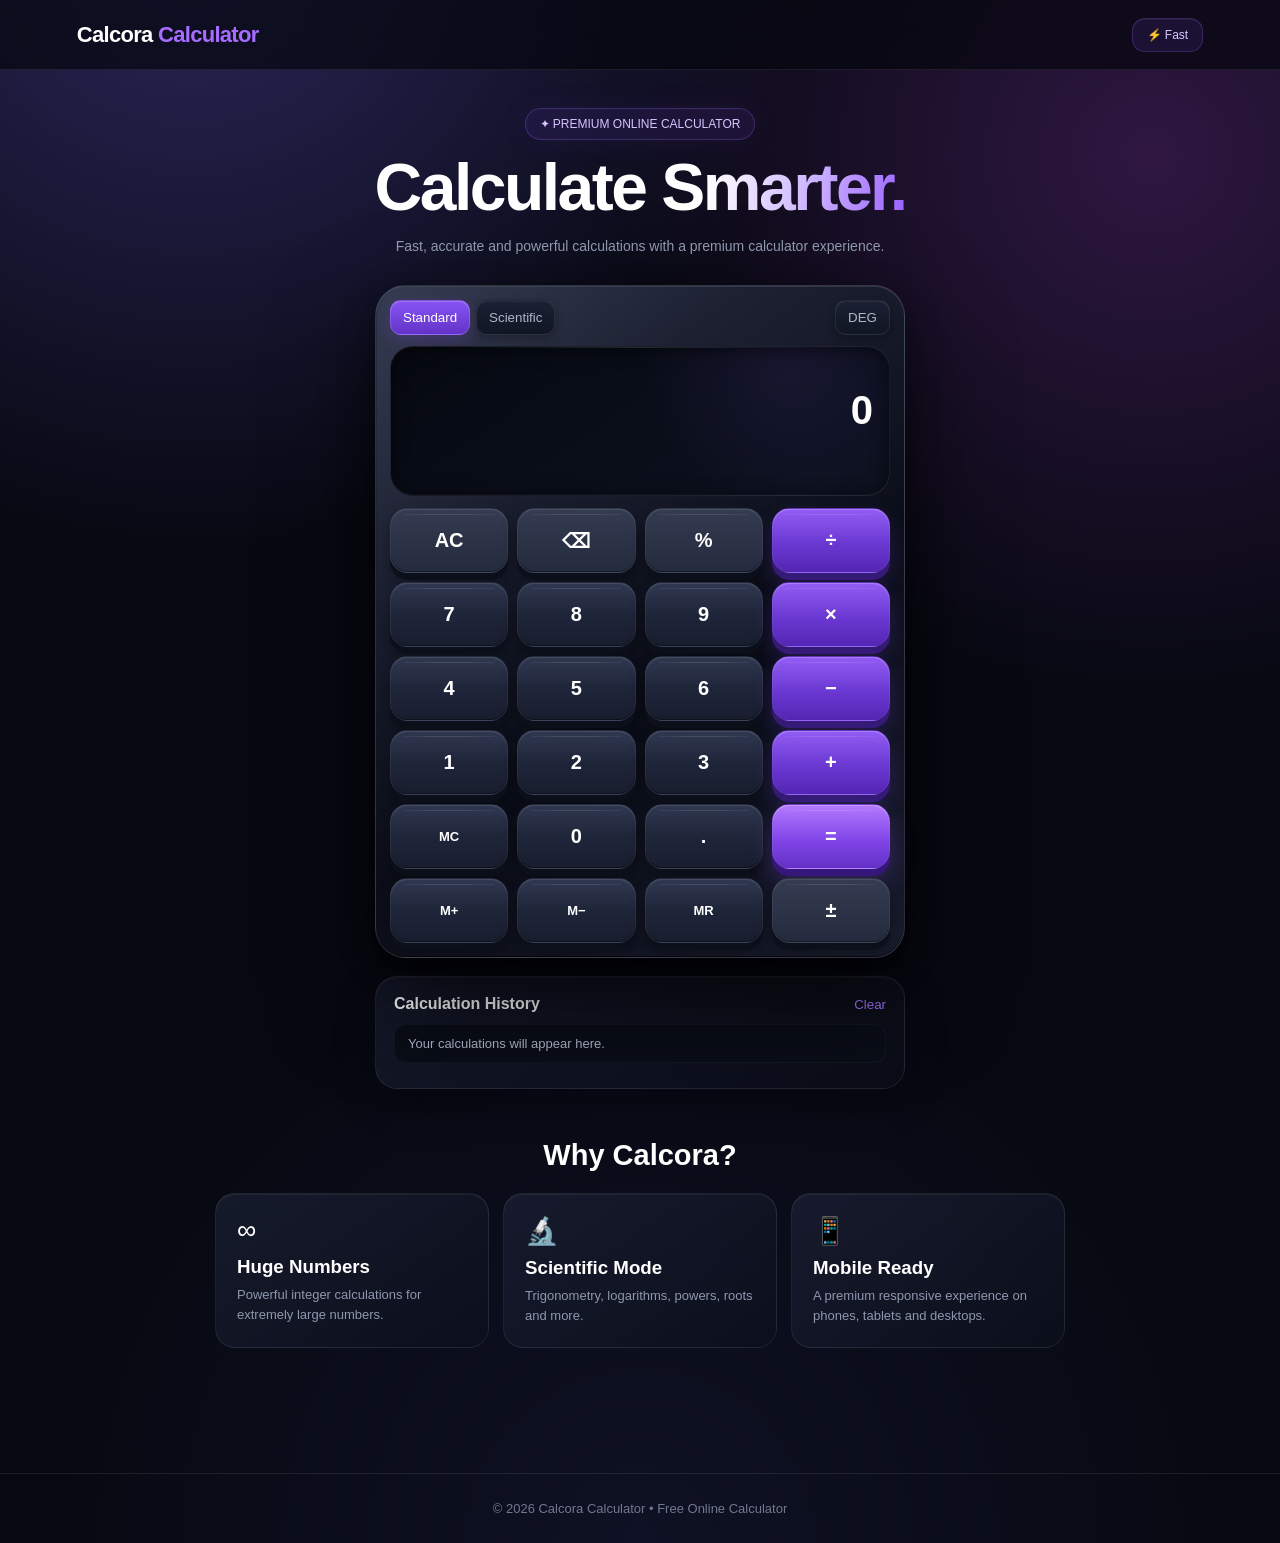
==== index.html @ febcaa27 "Update index.html" ====
<!DOCTYPE html>
<html lang="en">
<head>
<meta charset="UTF-8">
<meta name="viewport" content="width=device-width,initial-scale=1.0">

<title>Calcora Calculator – Free Online Calculator</title>
<meta name="description" content="Calcora is a fast, powerful and beautiful free online calculator.">

<style>
*{
  box-sizing:border-box;
  margin:0;
  padding:0;
  -webkit-tap-highlight-color:transparent;
}

:root{
  --bg:#070912;
  --panel:#151a2a;
  --panel2:#0c101c;
  --key:#20263a;
  --key-top:#303850;
  --purple:#7c48ef;
  --purple2:#a66cff;
  --text:#ffffff;
  --muted:#8d96ad;
}

body{
  min-height:100vh;
  color:var(--text);
  font-family:Inter,Arial,Helvetica,sans-serif;
  background:
    radial-gradient(circle at 15% -5%,rgba(93,79,190,.42),transparent 32%),
    radial-gradient(circle at 90% 10%,rgba(139,55,175,.30),transparent 30%),
    radial-gradient(circle at 50% 100%,rgba(60,65,140,.15),transparent 35%),
    #070912;
}

/* HEADER */

header{
  height:70px;
  padding:0 6%;
  display:flex;
  align-items:center;
  justify-content:space-between;
  border-bottom:1px solid rgba(255,255,255,.08);
  background:rgba(5,7,14,.68);
  backdrop-filter:blur(22px);
  position:relative;
  z-index:10;
}

.logo{
  font-size:22px;
  font-weight:850;
  letter-spacing:-.7px;
}

.logo span{
  color:#a66cff;
}

.status{
  padding:9px 14px;
  border-radius:13px;
  color:#d7c9ff;
  font-size:12px;
  background:rgba(124,72,239,.12);
  border:1px solid rgba(166,108,255,.22);
  box-shadow:inset 0 1px rgba(255,255,255,.06);
}

/* MAIN */

main{
  max-width:950px;
  margin:auto;
  padding:38px 12px 70px;
}

.hero{
  text-align:center;
  margin-bottom:28px;
}

.badge{
  display:inline-flex;
  align-items:center;
  gap:6px;
  padding:8px 14px;
  border-radius:999px;
  color:#d5c5ff;
  font-size:12px;
  background:rgba(124,72,239,.10);
  border:1px solid rgba(166,108,255,.25);
  box-shadow:0 0 30px rgba(124,72,239,.08);
}

.hero h1{
  margin-top:15px;
  font-size:clamp(40px,8vw,66px);
  line-height:.98;
  letter-spacing:-2.5px;
}

.gradient{
  background:linear-gradient(
    100deg,
    #fff 20%,
    #d4c0ff 55%,
    #9a62ff
  );
  -webkit-background-clip:text;
  background-clip:text;
  color:transparent;
}

.hero p{
  max-width:570px;
  margin:15px auto 0;
  color:#949db3;
  line-height:1.6;
  font-size:14px;
}

/* CALCULATOR */

.calculator-wrap{
  max-width:530px;
  margin:auto;
}

.calculator{
  position:relative;
  padding:14px;
  border-radius:31px;

  background:
    linear-gradient(
      145deg,
      rgba(43,49,72,.98),
      rgba(11,14,25,.99) 58%,
      rgba(25,29,46,.98)
    );

  border:1px solid rgba(255,255,255,.13);

  box-shadow:
    0 40px 100px rgba(0,0,0,.65),
    0 12px 35px rgba(0,0,0,.4),
    inset 0 1px rgba(255,255,255,.10),
    inset 0 -1px rgba(0,0,0,.7);
}

.calculator::before{
  content:"";
  position:absolute;
  inset:1px;
  border-radius:30px;
  pointer-events:none;
  background:
    linear-gradient(
      135deg,
      rgba(255,255,255,.06),
      transparent 30%
    );
}

/* TOP */

.top{
  position:relative;
  display:flex;
  align-items:center;
  justify-content:space-between;
  margin-bottom:11px;
}

.modes{
  display:flex;
  gap:6px;
}

.modes button,
.angle{
  border:1px solid rgba(255,255,255,.08);
  color:#aeb6ca;
  background:
    linear-gradient(
      180deg,
      #1b2133,
      #111624
    );
  padding:9px 12px;
  border-radius:11px;
  cursor:pointer;
  box-shadow:
    inset 0 1px rgba(255,255,255,.06),
    0 3px 8px rgba(0,0,0,.25);
}

.modes button:active,
.angle:active{
  transform:translateY(1px);
}

.modes .active{
  color:#fff;
  background:
    linear-gradient(
      180deg,
      #8754f4,
      #6333c8
    );
  border-color:rgba(205,181,255,.25);
  box-shadow:
    0 5px 16px rgba(124,72,239,.25),
    inset 0 1px rgba(255,255,255,.18);
}

/* DISPLAY */

.display{
  position:relative;
  min-height:150px;
  padding:17px 17px 14px;
  margin-bottom:12px;
  border-radius:23px;
  overflow:hidden;

  background:
    radial-gradient(
      circle at 80% 10%,
      rgba(117,79,210,.12),
      transparent 35%
    ),
    linear-gradient(
      145deg,
      #060911,
      #0d1220
    );

  border:1px solid rgba(255,255,255,.07);

  box-shadow:
    inset 0 2px 18px rgba(0,0,0,.55),
    inset 0 -1px rgba(255,255,255,.03);
}

.display::after{
  content:"";
  position:absolute;
  left:15%;
  right:15%;
  top:0;
  height:1px;
  background:linear-gradient(
    90deg,
    transparent,
    rgba(255,255,255,.13),
    transparent
  );
}

.expression{
  min-height:24px;
  color:#717b94;
  font-size:14px;
  text-align:right;
  white-space:nowrap;
  overflow-x:auto;
  scrollbar-width:none;
}

.expression::-webkit-scrollbar{
  display:none;
}

#display{
  width:100%;
  border:0;
  outline:0;
  background:transparent;
  color:#fff;
  text-align:right;
  font-size:40px;
  font-weight:750;
  letter-spacing:-1px;
  overflow:hidden;
  text-overflow:clip;
}

/* SCIENTIFIC */

.scientific{
  display:none;
  grid-template-columns:repeat(5,1fr);
  gap:7px;
  margin-bottom:9px;
}

.scientific.show{
  display:grid;
}

.scientific button{
  height:43px;
  border:1px solid rgba(255,255,255,.06);
  border-radius:12px;
  color:#cdd4e5;
  background:
    linear-gradient(
      180deg,
      #20263a,
      #171c2d
    );
  cursor:pointer;
  box-shadow:
    inset 0 1px rgba(255,255,255,.06),
    0 3px 7px rgba(0,0,0,.25);
}

.scientific button:active{
  transform:translateY(3px) scale(.97);
  box-shadow:
    inset 0 2px 5px rgba(0,0,0,.4);
}

/* BUTTON GRID */

.keys{
  display:grid;
  grid-template-columns:repeat(4,1fr);
  gap:9px;
}

/* PREMIUM 3D BUTTON */

.key{
  position:relative;
  height:65px;

  border:1px solid rgba(255,255,255,.055);
  border-radius:18px;

  color:#fff;
  font-size:20px;
  font-weight:600;

  background:
    linear-gradient(
      180deg,
      var(--key-top) 0%,
      var(--key) 48%,
      #181d2e 100%
    );

  cursor:pointer;

  box-shadow:
    0 7px 0 #0c101b,
    0 10px 17px rgba(0,0,0,.35),
    inset 0 1px rgba(255,255,255,.10),
    inset 0 -1px rgba(0,0,0,.4);

  transition:
    transform .075s ease,
    box-shadow .075s ease,
    filter .075s ease;
}

/* Highlight on button */

.key::before{
  content:"";
  position:absolute;
  left:10%;
  right:10%;
  top:5px;
  height:1px;
  border-radius:50%;
  background:rgba(255,255,255,.12);
}

/* REAL PRESS EFFECT */

.key:hover{
  filter:brightness(1.12);
}

.key:active{
  transform:
    translateY(6px)
    scale(.975);

  box-shadow:
    0 1px 0 #0c101b,
    0 3px 7px rgba(0,0,0,.35),
    inset 0 3px 7px rgba(0,0,0,.28),
    inset 0 1px rgba(255,255,255,.05);

  filter:brightness(1.2);
}

/* FUNCTION BUTTONS */

.function{
  background:
    linear-gradient(
      180deg,
      #353b50,
      #252b3e
    );
}

/* OPERATORS */

.operator{
  background:
    linear-gradient(
      180deg,
      #925df4,
      #6a38d2 55%,
      #5426b3
    );

  box-shadow:
    0 7px 0 #351b76,
    0 10px 20px rgba(103,54,207,.28),
    inset 0 1px rgba(255,255,255,.20);
}

.operator:active{
  box-shadow:
    0 1px 0 #351b76,
    0 3px 8px rgba(103,54,207,.25),
    inset 0 3px 8px rgba(0,0,0,.2);
}

/* EQUALS */

.equals{
  background:
    linear-gradient(
      180deg,
      #b47aff,
      #8146e8 55%,
      #6330c6
    );

  box-shadow:
    0 7px 0 #36187c,
    0 12px 25px rgba(132,70,232,.32),
    inset 0 1px rgba(255,255,255,.24);
}

.equals:active{
  box-shadow:
    0 1px 0 #36187c,
    0 4px 9px rgba(132,70,232,.25),
    inset 0 3px 8px rgba(0,0,0,.25);
}

.memory{
  font-size:13px;
}

/* HISTORY */

.history{
  margin-top:18px;
  padding:18px;
  border-radius:22px;

  background:
    linear-gradient(
      145deg,
      rgba(22,27,45,.86),
      rgba(10,13,23,.86)
    );

  border:1px solid rgba(255,255,255,.08);

  box-shadow:
    0 15px 40px rgba(0,0,0,.25),
    inset 0 1px rgba(255,255,255,.05);
}

.history-head{
  display:flex;
  justify-content:space-between;
  align-items:center;
  margin-bottom:11px;
}

.history-head button{
  border:0;
  background:none;
  color:#a477ff;
  cursor:pointer;
}

.history-list{
  max-height:190px;
  overflow:auto;
}

.history-item{
  padding:11px 13px;
  margin-bottom:7px;
  border-radius:12px;
  background:#090d17;
  border:1px solid rgba(255,255,255,.04);
  color:#adb5c8;
  font-size:13px;
  word-break:break-all;
}

/* FEATURES */

.features{
  max-width:850px;
  margin:50px auto 0;
}

.features h2{
  text-align:center;
  margin-bottom:21px;
  font-size:29px;
}

.cards{
  display:grid;
  grid-template-columns:repeat(3,1fr);
  gap:14px;
}

.card{
  padding:21px;
  border-radius:20px;

  background:
    linear-gradient(
      145deg,
      rgba(26,31,51,.78),
      rgba(12,16,28,.78)
    );

  border:1px solid rgba(255,255,255,.07);

  box-shadow:
    inset 0 1px rgba(255,255,255,.05);
}

.card-icon{
  font-size:27px;
  margin-bottom:10px;
}

.card h3{
  margin-bottom:7px;
}

.card p{
  color:#8e97ad;
  font-size:13px;
  line-height:1.55;
}

/* FOOTER */

footer{
  margin-top:55px;
  padding:27px 15px;
  text-align:center;
  border-top:1px solid rgba(255,255,255,.08);
  color:#70798f;
  font-size:13px;
}

/* MOBILE */

@media(max-width:600px){

  header{
    padding:0 14px;
  }

  .logo{
    font-size:19px;
  }

  main{
    padding:27px 8px 55px;
  }

  .hero h1{
    font-size:43px;
    letter-spacing:-1.8px;
  }

  .calculator{
    padding:10px;
    border-radius:27px;
  }

  .display{
    min-height:130px;
    border-radius:21px;
  }

  #display{
    font-size:33px;
  }

  .key{
    height:61px;
    border-radius:16px;
  }

  .scientific{
    gap:5px;
  }

  .scientific button{
    height:41px;
    font-size:11px;
  }

  .cards{
    grid-template-columns:1fr;
  }
}
</style>
</head>

<body>

<header>

  <div class="logo">
    Calcora <span>Calculator</span>
  </div>

  <div class="status">
    ⚡ Fast
  </div>

</header>


<main>

<section class="hero">

  <div class="badge">
    ✦ PREMIUM ONLINE CALCULATOR
  </div>

  <h1>
    Calculate <span class="gradient">Smarter.</span>
  </h1>

  <p>
    Fast, accurate and powerful calculations
    with a premium calculator experience.
  </p>

</section>


<div class="calculator-wrap">

<div class="calculator">

<div class="top">

  <div class="modes">

    <button
      id="standardBtn"
      class="active"
      onclick="setMode('standard')">
      Standard
    </button>

    <button
      id="scientificBtn"
      onclick="setMode('scientific')">
      Scientific
    </button>

  </div>

  <button
    class="angle"
    id="angleBtn"
    onclick="toggleAngle()">
    DEG
  </button>

</div>


<div class="display">

  <div
    class="expression"
    id="expression">
  </div>

  <input
    id="display"
    value="0"
    readonly>

</div>


<div
  class="scientific"
  id="scientific">

  <button onclick="special('sin')">sin</button>
  <button onclick="special('cos')">cos</button>
  <button onclick="special('tan')">tan</button>
  <button onclick="special('log')">log</button>
  <button onclick="special('ln')">ln</button>

  <button onclick="special('sqrt')">√</button>
  <button onclick="special('square')">x²</button>
  <button onclick="special('cube')">x³</button>
  <button onclick="special('pi')">π</button>
  <button onclick="special('e')">e</button>

  <button onclick="special('inverse')">1/x</button>
  <button onclick="special('factorial')">x!</button>
  <button onclick="press('**')">xʸ</button>
  <button onclick="press('(')">(</button>
  <button onclick="press(')')">)</button>

</div>


<div class="keys">

<button
  class="key function"
  onclick="clearAll()">
  AC
</button>

<button
  class="key function"
  onclick="backspace()">
  ⌫
</button>

<button
  class="key function"
  onclick="percent()">
  %
</button>

<button
  class="key operator"
  onclick="press('/')">
  ÷
</button>


<button
  class="key"
  onclick="press('7')">
  7
</button>

<button
  class="key"
  onclick="press('8')">
  8
</button>

<button
  class="key"
  onclick="press('9')">
  9
</button>

<button
  class="key operator"
  onclick="press('*')">
  ×
</button>


<button
  class="key"
  onclick="press('4')">
  4
</button>

<button
  class="key"
  onclick="press('5')">
  5
</button>

<button
  class="key"
  onclick="press('6')">
  6
</button>

<button
  class="key operator"
  onclick="press('-')">
  −
</button>


<button
  class="key"
  onclick="press('1')">
  1
</button>

<button
  class="key"
  onclick="press('2')">
  2
</button>

<button
  class="key"
  onclick="press('3')">
  3
</button>

<button
  class="key operator"
  onclick="press('+')">
  +
</button>


<button
  class="key memory"
  onclick="memoryClear()">
  MC
</button>

<button
  class="key"
  onclick="press('0')">
  0
</button>

<button
  class="key"
  onclick="press('.')">
  .
</button>

<button
  class="key equals"
  onclick="calculate()">
  =
</button>


<button
  class="key memory"
  onclick="memoryAdd()">
  M+
</button>

<button
  class="key memory"
  onclick="memorySubtract()">
  M−
</button>

<button
  class="key memory"
  onclick="memoryRecall()">
  MR
</button>

<button
  class="key function"
  onclick="toggleSign()">
  ±
</button>

</div>

</div>


<div class="history">

  <div class="history-head">

    <strong>
      Calculation History
    </strong>

    <button onclick="clearHistory()">
      Clear
    </button>

  </div>

  <div
    class="history-list"
    id="historyList">

    <div class="history-item">
      Your calculations will appear here.
    </div>

  </div>

</div>

</div>


<section class="features">

<h2>
  Why Calcora?
</h2>

<div class="cards">

<div class="card">

  <div class="card-icon">
    ∞
  </div>

  <h3>
    Huge Numbers
  </h3>

  <p>
    Powerful integer calculations for
    extremely large numbers.
  </p>

</div>


<div class="card">

  <div class="card-icon">
    🔬
  </div>

  <h3>
    Scientific Mode
  </h3>

  <p>
    Trigonometry, logarithms, powers,
    roots and more.
  </p>

</div>


<div class="card">

  <div class="card-icon">
    📱
  </div>

  <h3>
    Mobile Ready
  </h3>

  <p>
    A premium responsive experience
    on phones, tablets and desktops.
  </p>

</div>

</div>

</section>

</main>


<footer>
  © 2026 Calcora Calculator • Free Online Calculator
</footer>


<script>

/* =========================
   VARIABLES
========================= */

let current = "";
let memory = 0;
let angleMode = "DEG";

const display =
document.getElementById("display");

const expression =
document.getElementById("expression");

const historyList =
document.getElementById("historyList");


/* =========================
   BUTTON SOUND
========================= */

let audioContext = null;

function buttonSound(){

  try{

    if(!audioContext){

      audioContext =
      new (window.AudioContext ||
      window.webkitAudioContext)();

    }

    if(audioContext.state === "suspended"){
      audioContext.resume();
    }

    const oscillator =
    audioContext.createOscillator();

    const gain =
    audioContext.createGain();

    oscillator.type = "sine";

    oscillator.frequency.setValueAtTime(
      680,
      audioContext.currentTime
    );

    oscillator.frequency.exponentialRampToValueAtTime(
      420,
      audioContext.currentTime + .035
    );

    gain.gain.setValueAtTime(
      .045,
      audioContext.currentTime
    );

    gain.gain.exponentialRampToValueAtTime(
      .001,
      audioContext.currentTime + .05
    );

    oscillator.connect(gain);
    gain.connect(audioContext.destination);

    oscillator.start();

    oscillator.stop(
      audioContext.currentTime + .055
    );

  }catch(e){}

}


/* =========================
   DISPLAY
========================= */

function update(){

  display.value =
  current || "0";

}


/* =========================
   VISIBLE SYMBOL
========================= */

function visibleExpression(value){

  return String(value)
    .replace(/\*/g,"×")
    .replace(/\//g,"÷");

}


/* =========================
   CLEAN END OPERATORS
========================= */

function cleanExpression(value){

  return value
    .trim()
    .replace(/[+\-*/]+$/,"");

}


/* =========================
   PRESS
========================= */

function press(value){

  buttonSound();

  if(current === "Error"){
    current = "";
  }

  current += value;

  update();

}


/* =========================
   CLEAR
========================= */

function clearAll(){

  buttonSound();

  current = "";
  expression.textContent = "";

  update();

}


/* =========================
   BACKSPACE
========================= */

function backspace(){

  buttonSound();

  if(current === "Error"){
    current = "";
  }else{
    current =
    current.slice(0,-1);
  }

  update();

}


/* =========================
   PERCENT
========================= */

function percent(){

  buttonSound();

  if(!current) return;

  try{

    const value =
    Number(current);

    if(!Number.isFinite(value)){
      throw new Error();
    }

    current =
    String(value / 100);

    update();

  }catch{

    current = "Error";
    update();

  }

}


/* =========================
   BIG INTEGER
========================= */

function isIntegerExpression(value){

  return /^[0-9+\-*()\s]+$/.test(value)
    &&
    !value.includes("/")
    &&
    !value.includes(".")
    &&
    !value.includes("**");

}


function bigIntegerCalculate(value){

  const tokens =
  value.match(/\d+|[()+\-*]/g);

  if(!tokens){
    throw new Error();
  }

  let position = 0;


  function parseExpression(){

    let result =
    parseTerm();

    while(
      position < tokens.length &&
      (
        tokens[position] === "+" ||
        tokens[position] === "-"
      )
    ){

      const operator =
      tokens[position++];

      const right =
      parseTerm();

      if(operator === "+"){
        result += right;
      }else{
        result -= right;
      }

    }

    return result;

  }


  function parseTerm(){

    let result =
    parseFactor();

    while(
      position < tokens.length &&
      tokens[position] === "*"
    ){

      position++;

      result *=
      parseFactor();

    }

    return result;

  }


  function parseFactor(){

    if(position >= tokens.length){
      throw new Error();
    }

    const token =
    tokens[position];


    if(token === "("){

      position++;

      const result =
      parseExpression();

      if(tokens[position] !== ")"){
        throw new Error();
      }

      position++;

      return result;

    }


    if(token === "-"){

      position++;

      return -parseFactor();

    }


    if(/^\d+$/.test(token)){

      position++;

      return BigInt(token);

    }

    throw new Error();

  }


  const result =
  parseExpression();


  if(position !== tokens.length){
    throw new Error();
  }


  return result;

}


/* =========================
   NUMBER FORMAT
========================= */

function formatNumber(value){

  if(!Number.isFinite(value)){
    throw new Error();
  }

  return String(
    Number(value.toPrecision(15))
  );

}


/* =========================
   CALCULATE
========================= */

function calculate(){

  buttonSound();

  if(!current) return;

  try{

    const original =
    current.trim();

    const old =
    cleanExpression(original);


    if(!old){

      current = "";
      update();
      return;

    }


    /* BIG INTEGER MODE */

    if(isIntegerExpression(old)){

      const result =
      bigIntegerCalculate(old);

      current =
      result.toString();

      expression.textContent =
        visibleExpression(original) +
        (original === old
          ? " ="
          : " → " +
            visibleExpression(old) +
            " =");

      update();

      addHistory(
        old,
        current
      );

      return;

    }


    /* NORMAL DECIMAL MODE */

    const safe =
    old.replace(
      /[^0-9+\-*/().]/g,
      ""
    );

    if(!safe){
      throw new Error();
    }


    const result =
    Function(
      '"use strict";ret
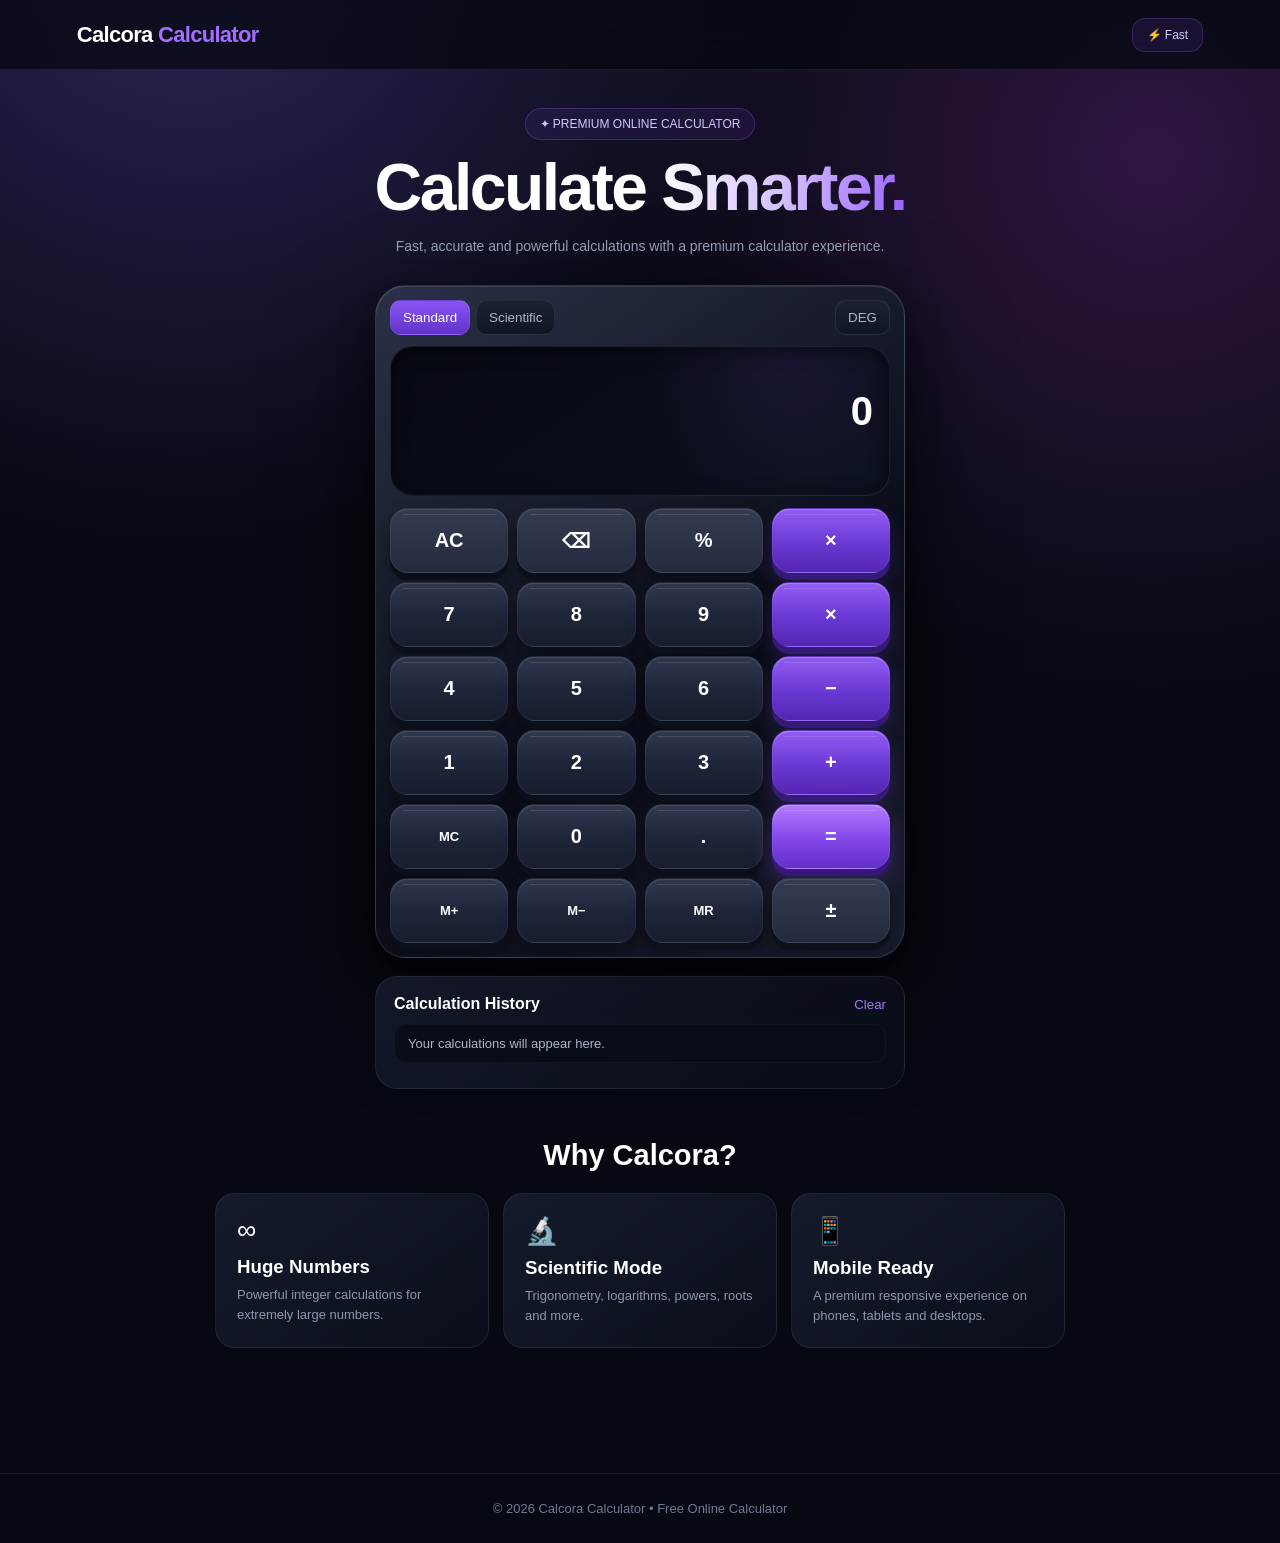
==== commit aa7c637c: "Update index.html" ====
--- a/index.html
+++ b/index.html
@@ -5,7 +5,7 @@
 <meta name="viewport" content="width=device-width,initial-scale=1.0">
 
 <title>Calcora Calculator – Free Online Calculator</title>
-<meta name="description" content="Calcora is a fast, powerful and beautiful free online calculator.">
+<meta name="description" content="Calcora is a fast, powerful and premium free online calculator.">
 
 <style>
 *{
@@ -17,28 +17,21 @@
 
 :root{
   --bg:#070912;
-  --panel:#151a2a;
-  --panel2:#0c101c;
   --key:#20263a;
   --key-top:#303850;
   --purple:#7c48ef;
   --purple2:#a66cff;
-  --text:#ffffff;
-  --muted:#8d96ad;
 }
 
 body{
   min-height:100vh;
-  color:var(--text);
+  color:#fff;
   font-family:Inter,Arial,Helvetica,sans-serif;
   background:
     radial-gradient(circle at 15% -5%,rgba(93,79,190,.42),transparent 32%),
     radial-gradient(circle at 90% 10%,rgba(139,55,175,.30),transparent 30%),
-    radial-gradient(circle at 50% 100%,rgba(60,65,140,.15),transparent 35%),
     #070912;
 }
-
-/* HEADER */
 
 header{
   height:70px;
@@ -47,10 +40,8 @@
   align-items:center;
   justify-content:space-between;
   border-bottom:1px solid rgba(255,255,255,.08);
-  background:rgba(5,7,14,.68);
+  background:rgba(5,7,14,.72);
   backdrop-filter:blur(22px);
-  position:relative;
-  z-index:10;
 }
 
 .logo{
@@ -70,10 +61,7 @@
   font-size:12px;
   background:rgba(124,72,239,.12);
   border:1px solid rgba(166,108,255,.22);
-  box-shadow:inset 0 1px rgba(255,255,255,.06);
-}
-
-/* MAIN */
+}
 
 main{
   max-width:950px;
@@ -88,15 +76,12 @@
 
 .badge{
   display:inline-flex;
-  align-items:center;
-  gap:6px;
   padding:8px 14px;
   border-radius:999px;
   color:#d5c5ff;
   font-size:12px;
   background:rgba(124,72,239,.10);
   border:1px solid rgba(166,108,255,.25);
-  box-shadow:0 0 30px rgba(124,72,239,.08);
 }
 
 .hero h1{
@@ -107,12 +92,7 @@
 }
 
 .gradient{
-  background:linear-gradient(
-    100deg,
-    #fff 20%,
-    #d4c0ff 55%,
-    #9a62ff
-  );
+  background:linear-gradient(100deg,#fff,#d4c0ff,#9a62ff);
   -webkit-background-clip:text;
   background-clip:text;
   color:transparent;
@@ -126,53 +106,27 @@
   font-size:14px;
 }
 
-/* CALCULATOR */
-
 .calculator-wrap{
   max-width:530px;
   margin:auto;
 }
 
 .calculator{
-  position:relative;
   padding:14px;
   border-radius:31px;
-
   background:
-    linear-gradient(
-      145deg,
+    linear-gradient(145deg,
       rgba(43,49,72,.98),
       rgba(11,14,25,.99) 58%,
-      rgba(25,29,46,.98)
-    );
-
+      rgba(25,29,46,.98));
   border:1px solid rgba(255,255,255,.13);
-
   box-shadow:
     0 40px 100px rgba(0,0,0,.65),
     0 12px 35px rgba(0,0,0,.4),
-    inset 0 1px rgba(255,255,255,.10),
-    inset 0 -1px rgba(0,0,0,.7);
-}
-
-.calculator::before{
-  content:"";
-  position:absolute;
-  inset:1px;
-  border-radius:30px;
-  pointer-events:none;
-  background:
-    linear-gradient(
-      135deg,
-      rgba(255,255,255,.06),
-      transparent 30%
-    );
-}
-
-/* TOP */
+    inset 0 1px rgba(255,255,255,.10);
+}
 
 .top{
-  position:relative;
   display:flex;
   align-items:center;
   justify-content:space-between;
@@ -188,85 +142,34 @@
 .angle{
   border:1px solid rgba(255,255,255,.08);
   color:#aeb6ca;
-  background:
-    linear-gradient(
-      180deg,
-      #1b2133,
-      #111624
-    );
+  background:linear-gradient(180deg,#1b2133,#111624);
   padding:9px 12px;
   border-radius:11px;
   cursor:pointer;
-  box-shadow:
-    inset 0 1px rgba(255,255,255,.06),
-    0 3px 8px rgba(0,0,0,.25);
-}
-
-.modes button:active,
-.angle:active{
-  transform:translateY(1px);
 }
 
 .modes .active{
   color:#fff;
-  background:
-    linear-gradient(
-      180deg,
-      #8754f4,
-      #6333c8
-    );
-  border-color:rgba(205,181,255,.25);
-  box-shadow:
-    0 5px 16px rgba(124,72,239,.25),
-    inset 0 1px rgba(255,255,255,.18);
-}
-
-/* DISPLAY */
+  background:linear-gradient(180deg,#8754f4,#6333c8);
+}
 
 .display{
-  position:relative;
   min-height:150px;
-  padding:17px 17px 14px;
+  padding:17px;
   margin-bottom:12px;
   border-radius:23px;
   overflow:hidden;
-
   background:
-    radial-gradient(
-      circle at 80% 10%,
-      rgba(117,79,210,.12),
-      transparent 35%
-    ),
-    linear-gradient(
-      145deg,
-      #060911,
-      #0d1220
-    );
-
+    radial-gradient(circle at 80% 10%,rgba(117,79,210,.12),transparent 35%),
+    linear-gradient(145deg,#060911,#0d1220);
   border:1px solid rgba(255,255,255,.07);
-
   box-shadow:
     inset 0 2px 18px rgba(0,0,0,.55),
     inset 0 -1px rgba(255,255,255,.03);
 }
 
-.display::after{
-  content:"";
-  position:absolute;
-  left:15%;
-  right:15%;
-  top:0;
-  height:1px;
-  background:linear-gradient(
-    90deg,
-    transparent,
-    rgba(255,255,255,.13),
-    transparent
-  );
-}
-
 .expression{
-  min-height:24px;
+  min-height:25px;
   color:#717b94;
   font-size:14px;
   text-align:right;
@@ -289,11 +192,7 @@
   font-size:40px;
   font-weight:750;
   letter-spacing:-1px;
-  overflow:hidden;
-  text-overflow:clip;
-}
-
-/* SCIENTIFIC */
+}
 
 .scientific{
   display:none;
@@ -311,25 +210,9 @@
   border:1px solid rgba(255,255,255,.06);
   border-radius:12px;
   color:#cdd4e5;
-  background:
-    linear-gradient(
-      180deg,
-      #20263a,
-      #171c2d
-    );
+  background:linear-gradient(180deg,#20263a,#171c2d);
   cursor:pointer;
-  box-shadow:
-    inset 0 1px rgba(255,255,255,.06),
-    0 3px 7px rgba(0,0,0,.25);
-}
-
-.scientific button:active{
-  transform:translateY(3px) scale(.97);
-  box-shadow:
-    inset 0 2px 5px rgba(0,0,0,.4);
-}
-
-/* BUTTON GRID */
+}
 
 .keys{
   display:grid;
@@ -337,42 +220,27 @@
   gap:9px;
 }
 
-/* PREMIUM 3D BUTTON */
-
 .key{
   position:relative;
   height:65px;
-
   border:1px solid rgba(255,255,255,.055);
   border-radius:18px;
-
   color:#fff;
   font-size:20px;
   font-weight:600;
-
-  background:
-    linear-gradient(
-      180deg,
-      var(--key-top) 0%,
-      var(--key) 48%,
-      #181d2e 100%
-    );
-
+  background:linear-gradient(
+    180deg,
+    var(--key-top),
+    var(--key) 48%,
+    #181d2e
+  );
   cursor:pointer;
-
   box-shadow:
     0 7px 0 #0c101b,
     0 10px 17px rgba(0,0,0,.35),
-    inset 0 1px rgba(255,255,255,.10),
-    inset 0 -1px rgba(0,0,0,.4);
-
-  transition:
-    transform .075s ease,
-    box-shadow .075s ease,
-    filter .075s ease;
-}
-
-/* Highlight on button */
+    inset 0 1px rgba(255,255,255,.10);
+  transition:.075s ease;
+}
 
 .key::before{
   content:"";
@@ -381,52 +249,32 @@
   right:10%;
   top:5px;
   height:1px;
-  border-radius:50%;
   background:rgba(255,255,255,.12);
 }
-
-/* REAL PRESS EFFECT */
 
 .key:hover{
   filter:brightness(1.12);
 }
 
 .key:active{
-  transform:
-    translateY(6px)
-    scale(.975);
-
+  transform:translateY(6px) scale(.975);
   box-shadow:
     0 1px 0 #0c101b,
     0 3px 7px rgba(0,0,0,.35),
-    inset 0 3px 7px rgba(0,0,0,.28),
-    inset 0 1px rgba(255,255,255,.05);
-
-  filter:brightness(1.2);
-}
-
-/* FUNCTION BUTTONS */
+    inset 0 3px 7px rgba(0,0,0,.28);
+}
 
 .function{
-  background:
-    linear-gradient(
-      180deg,
-      #353b50,
-      #252b3e
-    );
-}
-
-/* OPERATORS */
+  background:linear-gradient(180deg,#353b50,#252b3e);
+}
 
 .operator{
-  background:
-    linear-gradient(
-      180deg,
-      #925df4,
-      #6a38d2 55%,
-      #5426b3
-    );
-
+  background:linear-gradient(
+    180deg,
+    #925df4,
+    #6a38d2 55%,
+    #5426b3
+  );
   box-shadow:
     0 7px 0 #351b76,
     0 10px 20px rgba(103,54,207,.28),
@@ -436,57 +284,36 @@
 .operator:active{
   box-shadow:
     0 1px 0 #351b76,
-    0 3px 8px rgba(103,54,207,.25),
-    inset 0 3px 8px rgba(0,0,0,.2);
-}
-
-/* EQUALS */
+    0 3px 8px rgba(103,54,207,.25);
+}
 
 .equals{
-  background:
-    linear-gradient(
-      180deg,
-      #b47aff,
-      #8146e8 55%,
-      #6330c6
-    );
-
+  background:linear-gradient(
+    180deg,
+    #b47aff,
+    #8146e8 55%,
+    #6330c6
+  );
   box-shadow:
     0 7px 0 #36187c,
     0 12px 25px rgba(132,70,232,.32),
     inset 0 1px rgba(255,255,255,.24);
 }
 
-.equals:active{
-  box-shadow:
-    0 1px 0 #36187c,
-    0 4px 9px rgba(132,70,232,.25),
-    inset 0 3px 8px rgba(0,0,0,.25);
-}
-
 .memory{
   font-size:13px;
 }
-
-/* HISTORY */
 
 .history{
   margin-top:18px;
   padding:18px;
   border-radius:22px;
-
-  background:
-    linear-gradient(
-      145deg,
-      rgba(22,27,45,.86),
-      rgba(10,13,23,.86)
-    );
-
+  background:linear-gradient(
+    145deg,
+    rgba(22,27,45,.86),
+    rgba(10,13,23,.86)
+  );
   border:1px solid rgba(255,255,255,.08);
-
-  box-shadow:
-    0 15px 40px rgba(0,0,0,.25),
-    inset 0 1px rgba(255,255,255,.05);
 }
 
 .history-head{
@@ -519,8 +346,6 @@
   word-break:break-all;
 }
 
-/* FEATURES */
-
 .features{
   max-width:850px;
   margin:50px auto 0;
@@ -541,18 +366,12 @@
 .card{
   padding:21px;
   border-radius:20px;
-
-  background:
-    linear-gradient(
-      145deg,
-      rgba(26,31,51,.78),
-      rgba(12,16,28,.78)
-    );
-
+  background:linear-gradient(
+    145deg,
+    rgba(26,31,51,.78),
+    rgba(12,16,28,.78)
+  );
   border:1px solid rgba(255,255,255,.07);
-
-  box-shadow:
-    inset 0 1px rgba(255,255,255,.05);
 }
 
 .card-icon{
@@ -569,8 +388,6 @@
   font-size:13px;
   line-height:1.55;
 }
-
-/* FOOTER */
 
 footer{
   margin-top:55px;
@@ -581,8 +398,6 @@
   font-size:13px;
 }
 
-/* MOBILE */
-
 @media(max-width:600px){
 
   header{
@@ -599,7 +414,6 @@
 
   .hero h1{
     font-size:43px;
-    letter-spacing:-1.8px;
   }
 
   .calculator{
@@ -609,7 +423,6 @@
 
   .display{
     min-height:130px;
-    border-radius:21px;
   }
 
   #display{
@@ -640,7 +453,6 @@
 <body>
 
 <header>
-
   <div class="logo">
     Calcora <span>Calculator</span>
   </div>
@@ -648,9 +460,7 @@
   <div class="status">
     ⚡ Fast
   </div>
-
 </header>
-
 
 <main>
 
@@ -670,7 +480,6 @@
   </p>
 
 </section>
-
 
 <div class="calculator-wrap">
 
@@ -704,7 +513,6 @@
 
 </div>
 
-
 <div class="display">
 
   <div
@@ -718,7 +526,6 @@
     readonly>
 
 </div>
-
 
 <div
   class="scientific"
@@ -744,251 +551,90 @@
 
 </div>
 
-
 <div class="keys">
 
-<button
-  class="key function"
-  onclick="clearAll()">
-  AC
-</button>
-
-<button
-  class="key function"
-  onclick="backspace()">
-  ⌫
-</button>
-
-<button
-  class="key function"
-  onclick="percent()">
-  %
-</button>
-
-<button
-  class="key operator"
-  onclick="press('/')">
-  ÷
-</button>
-
-
-<button
-  class="key"
-  onclick="press('7')">
-  7
-</button>
-
-<button
-  class="key"
-  onclick="press('8')">
-  8
-</button>
-
-<button
-  class="key"
-  onclick="press('9')">
-  9
-</button>
-
-<button
-  class="key operator"
-  onclick="press('*')">
-  ×
-</button>
-
-
-<button
-  class="key"
-  onclick="press('4')">
-  4
-</button>
-
-<button
-  class="key"
-  onclick="press('5')">
-  5
-</button>
-
-<button
-  class="key"
-  onclick="press('6')">
-  6
-</button>
-
-<button
-  class="key operator"
-  onclick="press('-')">
-  −
-</button>
-
-
-<button
-  class="key"
-  onclick="press('1')">
-  1
-</button>
-
-<button
-  class="key"
-  onclick="press('2')">
-  2
-</button>
-
-<button
-  class="key"
-  onclick="press('3')">
-  3
-</button>
-
-<button
-  class="key operator"
-  onclick="press('+')">
-  +
-</button>
-
-
-<button
-  class="key memory"
-  onclick="memoryClear()">
-  MC
-</button>
-
-<button
-  class="key"
-  onclick="press('0')">
-  0
-</button>
-
-<button
-  class="key"
-  onclick="press('.')">
-  .
-</button>
-
-<button
-  class="key equals"
-  onclick="calculate()">
-  =
-</button>
-
-
-<button
-  class="key memory"
-  onclick="memoryAdd()">
-  M+
-</button>
-
-<button
-  class="key memory"
-  onclick="memorySubtract()">
-  M−
-</button>
-
-<button
-  class="key memory"
-  onclick="memoryRecall()">
-  MR
-</button>
-
-<button
-  class="key function"
-  onclick="toggleSign()">
-  ±
-</button>
+<button class="key function" onclick="clearAll()">AC</button>
+<button class="key function" onclick="backspace()">⌫</button>
+<button class="key function" onclick="percent()">%</button>
+<button class="key operator" onclick="press('*')">×</button>
+
+<button class="key" onclick="press('7')">7</button>
+<button class="key" onclick="press('8')">8</button>
+<button class="key" onclick="press('9')">9</button>
+<button class="key operator" onclick="press('*')">×</button>
+
+<button class="key" onclick="press('4')">4</button>
+<button class="key" onclick="press('5')">5</button>
+<button class="key" onclick="press('6')">6</button>
+<button class="key operator" onclick="press('-')">−</button>
+
+<button class="key" onclick="press('1')">1</button>
+<button class="key" onclick="press('2')">2</button>
+<button class="key" onclick="press('3')">3</button>
+<button class="key operator" onclick="press('+')">+</button>
+
+<button class="key memory" onclick="memoryClear()">MC</button>
+<button class="key" onclick="press('0')">0</button>
+<button class="key" onclick="press('.')">.</button>
+<button class="key equals" onclick="calculate()">=</button>
+
+<button class="key memory" onclick="memoryAdd()">M+</button>
+<button class="key memory" onclick="memorySubtract()">M−</button>
+<button class="key memory" onclick="memoryRecall()">MR</button>
+<button class="key function" onclick="toggleSign()">±</button>
 
 </div>
 
 </div>
 
-
 <div class="history">
 
-  <div class="history-head">
-
-    <strong>
-      Calculation History
-    </strong>
-
-    <button onclick="clearHistory()">
-      Clear
-    </button>
-
-  </div>
-
-  <div
-    class="history-list"
-    id="historyList">
-
-    <div class="history-item">
-      Your calculations will appear here.
-    </div>
-
-  </div>
-
+<div class="history-head">
+<strong>Calculation History</strong>
+<button onclick="clearHistory()">Clear</button>
 </div>
 
+<div class="history-list" id="historyList">
+<div class="history-item">
+Your calculations will appear here.
 </div>
-
+</div>
+
+</div>
+
+</div>
 
 <section class="features">
 
-<h2>
-  Why Calcora?
-</h2>
+<h2>Why Calcora?</h2>
 
 <div class="cards">
 
 <div class="card">
-
-  <div class="card-icon">
-    ∞
-  </div>
-
-  <h3>
-    Huge Numbers
-  </h3>
-
-  <p>
-    Powerful integer calculations for
-    extremely large numbers.
-  </p>
-
+<div class="card-icon">∞</div>
+<h3>Huge Numbers</h3>
+<p>
+Powerful integer calculations for
+extremely large numbers.
+</p>
 </div>
 
-
 <div class="card">
-
-  <div class="card-icon">
-    🔬
-  </div>
-
-  <h3>
-    Scientific Mode
-  </h3>
-
-  <p>
-    Trigonometry, logarithms, powers,
-    roots and more.
-  </p>
-
+<div class="card-icon">🔬</div>
+<h3>Scientific Mode</h3>
+<p>
+Trigonometry, logarithms, powers,
+roots and more.
+</p>
 </div>
 
-
 <div class="card">
-
-  <div class="card-icon">
-    📱
-  </div>
-
-  <h3>
-    Mobile Ready
-  </h3>
-
-  <p>
-    A premium responsive experience
-    on phones, tablets and desktops.
-  </p>
-
+<div class="card-icon">📱</div>
+<h3>Mobile Ready</h3>
+<p>
+A premium responsive experience
+on phones, tablets and desktops.
+</p>
 </div>
 
 </div>
@@ -997,17 +643,11 @@
 
 </main>
 
-
 <footer>
-  © 2026 Calcora Calculator • Free Online Calculator
+© 2026 Calcora Calculator • Free Online Calculator
 </footer>
 
-
 <script>
-
-/* =========================
-   VARIABLES
-========================= */
 
 let current = "";
 let memory = 0;
@@ -1023,87 +663,14 @@
 document.getElementById("historyList");
 
 
-/* =========================
-   BUTTON SOUND
-========================= */
-
-let audioContext = null;
-
-function buttonSound(){
-
-  try{
-
-    if(!audioContext){
-
-      audioContext =
-      new (window.AudioContext ||
-      window.webkitAudioContext)();
-
-    }
-
-    if(audioContext.state === "suspended"){
-      audioContext.resume();
-    }
-
-    const oscillator =
-    audioContext.createOscillator();
-
-    const gain =
-    audioContext.createGain();
-
-    oscillator.type = "sine";
-
-    oscillator.frequency.setValueAtTime(
-      680,
-      audioContext.currentTime
-    );
-
-    oscillator.frequency.exponentialRampToValueAtTime(
-      420,
-      audioContext.currentTime + .035
-    );
-
-    gain.gain.setValueAtTime(
-      .045,
-      audioContext.currentTime
-    );
-
-    gain.gain.exponentialRampToValueAtTime(
-      .001,
-      audioContext.currentTime + .05
-    );
-
-    oscillator.connect(gain);
-    gain.connect(audioContext.destination);
-
-    oscillator.start();
-
-    oscillator.stop(
-      audioContext.currentTime + .055
-    );
-
-  }catch(e){}
-
-}
-
-
-/* =========================
-   DISPLAY
-========================= */
-
-function update(){
-
-  display.value =
-  current || "0";
-
-}
-
-
-/* =========================
-   VISIBLE SYMBOL
-========================= */
-
-function visibleExpression(value){
+/*
+ IMPORTANT:
+ JavaScript uses * internally.
+ The user NEVER sees *.
+ Every * is converted to × before display.
+*/
+
+function visible(value){
 
   return String(value)
     .replace(/\*/g,"×")
@@ -1112,22 +679,83 @@
 }
 
 
-/* =========================
-   CLEAN END OPERATORS
-========================= */
-
-function cleanExpression(value){
-
-  return value
-    .trim()
-    .replace(/[+\-*/]+$/,"");
-
-}
-
-
-/* =========================
-   PRESS
-========================= */
+/* DISPLAY */
+
+function update(){
+
+  display.value =
+    current
+    ? visible(current)
+    : "0";
+
+}
+
+
+/* BUTTON SOUND */
+
+let audioContext = null;
+
+function buttonSound(){
+
+  try{
+
+    if(!audioContext){
+
+      audioContext =
+        new (
+          window.AudioContext ||
+          window.webkitAudioContext
+        )();
+
+    }
+
+    if(audioContext.state === "suspended"){
+      audioContext.resume();
+    }
+
+    const oscillator =
+      audioContext.createOscillator();
+
+    const gain =
+      audioContext.createGain();
+
+    oscillator.type = "sine";
+
+    oscillator.frequency.setValueAtTime(
+      650,
+      audioContext.currentTime
+    );
+
+    oscillator.frequency.exponentialRampToValueAtTime(
+      430,
+      audioContext.currentTime + 0.035
+    );
+
+    gain.gain.setValueAtTime(
+      0.045,
+      audioContext.currentTime
+    );
+
+    gain.gain.exponentialRampToValueAtTime(
+      0.001,
+      audioContext.currentTime + 0.05
+    );
+
+    oscillator.connect(gain);
+    gain.connect(audioContext.destination);
+
+    oscillator.start();
+
+    oscillator.stop(
+      audioContext.currentTime + 0.055
+    );
+
+  }catch(e){}
+
+}
+
+
+/* PRESS */
 
 function press(value){
 
@@ -1137,6 +765,11 @@
     current = "";
   }
 
+  /*
+   Keep * internally.
+   update() automatically displays ×.
+  */
+
   current += value;
 
   update();
@@ -1144,9 +777,7 @@
 }
 
 
-/* =========================
-   CLEAR
-========================= */
+/* CLEAR */
 
 function clearAll(){
 
@@ -1160,9 +791,7 @@
 }
 
 
-/* =========================
-   BACKSPACE
-========================= */
+/* BACKSPACE */
 
 function backspace(){
 
@@ -1172,7 +801,7 @@
     current = "";
   }else{
     current =
-    current.slice(0,-1);
+      current.slice(0,-1);
   }
 
   update();
@@ -1180,9 +809,7 @@
 }
 
 
-/* =========================
-   PERCENT
-========================= */
+/* PERCENT */
 
 function percent(){
 
@@ -1193,14 +820,14 @@
   try{
 
     const value =
-    Number(current);
+      Number(current);
 
     if(!Number.isFinite(value)){
       throw new Error();
     }
 
     current =
-    String(value / 100);
+      String(value / 100);
 
     update();
 
@@ -1214,11 +841,20 @@
 }
 
 
-/* =========================
-   BIG INTEGER
-========================= */
-
-function isIntegerExpression(value){
+/* REMOVE END OPERATORS */
+
+function cleanEnd(value){
+
+  return value
+    .trim()
+    .replace(/[+\-*/]+$/,"");
+
+}
+
+
+/* BIG INTEGER */
+
+function isBigIntegerExpression(value){
 
   return /^[0-9+\-*()\s]+$/.test(value)
     &&
@@ -1231,10 +867,10 @@
 }
 
 
-function bigIntegerCalculate(value){
+function bigCalculate(value){
 
   const tokens =
-  value.match(/\d+|[()+\-*]/g);
+    value.match(/\d+|[()+\-*]/g);
 
   if(!tokens){
     throw new Error();
@@ -1243,10 +879,10 @@
   let position = 0;
 
 
-  function parseExpression(){
+  function expressionParser(){
 
     let result =
-    parseTerm();
+      termParser();
 
     while(
       position < tokens.length &&
@@ -1257,10 +893,10 @@
     ){
 
       const operator =
-      tokens[position++];
+        tokens[position++];
 
       const right =
-      parseTerm();
+        termParser();
 
       if(operator === "+"){
         result += right;
@@ -1275,10 +911,10 @@
   }
 
 
-  function parseTerm(){
+  function termParser(){
 
     let result =
-    parseFactor();
+      factorParser();
 
     while(
       position < tokens.length &&
@@ -1288,7 +924,7 @@
       position++;
 
       result *=
-      parseFactor();
+        factorParser();
 
     }
 
@@ -1297,14 +933,14 @@
   }
 
 
-  function parseFactor(){
+  function factorParser(){
 
     if(position >= tokens.length){
       throw new Error();
     }
 
     const token =
-    tokens[position];
+      tokens[position];
 
 
     if(token === "("){
@@ -1312,7 +948,7 @@
       position++;
 
       const result =
-      parseExpression();
+        expressionParser();
 
       if(tokens[position] !== ")"){
         throw new Error();
@@ -1329,7 +965,7 @@
 
       position++;
 
-      return -parseFactor();
+      return -factorParser();
 
     }
 
@@ -1348,22 +984,18 @@
 
 
   const result =
-  parseExpression();
-
+    expressionParser();
 
   if(position !== tokens.length){
     throw new Error();
   }
 
-
   return result;
 
 }
 
 
-/* =========================
-   NUMBER FORMAT
-========================= */
+/* NORMAL NUMBER FORMAT */
 
 function formatNumber(value){
 
@@ -1378,9 +1010,7 @@
 }
 
 
-/* =========================
-   CALCULATE
-========================= */
+/* CALCULATE */
 
 function calculate(){
 
@@ -1391,38 +1021,36 @@
   try{
 
     const original =
-    current.trim();
+      current.trim();
 
     const old =
-    cleanExpression(original);
+      cleanEnd(original);
 
 
     if(!old){
 
       current = "";
       update();
+
       return;
-
-    }
-
-
-    /* BIG INTEGER MODE */
-
-    if(isIntegerExpression(old)){
+    }
+
+
+    /*
+     BIG INTEGER MODE
+     Allows extremely long integer calculations.
+    */
+
+    if(isBigIntegerExpression(old)){
 
       const result =
-      bigIntegerCalculate(old);
+        bigCalculate(old);
 
       current =
-      result.toString();
+        result.toString();
 
       expression.textContent =
-        visibleExpression(original) +
-        (original === old
-          ? " ="
-          : " → " +
-            visibleExpression(old) +
-            " =");
+        visible(old) + " =";
 
       update();
 
@@ -1436,13 +1064,15 @@
     }
 
 
-    /* NORMAL DECIMAL MODE */
+    /*
+     NORMAL DECIMAL MODE
+    */
 
     const safe =
-    old.replace(
-      /[^0-9+\-*/().]/g,
-      ""
-    );
+      old.replace(
+        /[^0-9+\-*/().]/g,
+        ""
+      );
 
     if(!safe){
       throw new Error();
@@ -1450,5 +1080,302 @@
 
 
     const result =
-    Function(
-      '"use strict";ret+      Function(
+        '"use strict";return (' +
+        safe +
+        ')'
+      )();
+
+
+    if(!Number.isFinite(result)){
+      throw new Error();
+    }
+
+
+    current =
+      formatNumber(result);
+
+    expression.textContent =
+      visible(old) + " =";
+
+    update();
+
+    addHistory(
+      old,
+      current
+    );
+
+
+  }catch{
+
+    current = "Error";
+
+    expression.textContent = "";
+
+    update();
+
+  }
+
+}
+
+
+/* HISTORY */
+
+function addHistory(a,b){
+
+  const first =
+    historyList.querySelector(
+      ".history-item"
+    );
+
+
+  if(
+    first &&
+    first.textContent.includes(
+      "Your calculations"
+    )
+  ){
+
+    historyList.innerHTML = "";
+
+  }
+
+
+  const item =
+    document.createElement("div");
+
+  item.className =
+    "history-item";
+
+  item.textContent =
+    visible(a) +
+    " = " +
+    b;
+
+  historyList.prepend(item);
+
+}
+
+
+function clearHistory(){
+
+  buttonSound();
+
+  historyList.innerHTML =
+    '<div class="history-item">' +
+    'Your calculations will appear here.' +
+    '</div>';
+
+}
+
+
+/* MODE */
+
+function setMode(mode){
+
+  buttonSound();
+
+  const scientific =
+    mode === "scientific";
+
+  document
+    .getElementById("scientific")
+    .classList
+    .toggle("show",scientific);
+
+  document
+    .getElementById("standardBtn")
+    .classList
+    .toggle("active",!scientific);
+
+  document
+    .getElementById("scientificBtn")
+    .classList
+    .toggle("active",scientific);
+
+}
+
+
+/* ANGLE */
+
+function toggleAngle(){
+
+  buttonSound();
+
+  angleMode =
+    angleMode === "DEG"
+      ? "RAD"
+      : "DEG";
+
+  document
+    .getElementById("angleBtn")
+    .textContent =
+    angleMode;
+
+}
+
+
+function radians(x){
+
+  return angleMode === "DEG"
+    ? x * Math.PI / 180
+    : x;
+
+}
+
+
+/* SCIENTIFIC */
+
+function special(type){
+
+  buttonSound();
+
+  try{
+
+    if(type === "pi"){
+
+      current +=
+        String(Math.PI);
+
+      update();
+
+      return;
+    }
+
+
+    if(type === "e"){
+
+      current +=
+        String(Math.E);
+
+      update();
+
+      return;
+    }
+
+
+    const x =
+      Number(current);
+
+    if(!Number.isFinite(x)){
+      throw new Error();
+    }
+
+    let result;
+
+
+    if(type === "sin")
+      result =
+        Math.sin(radians(x));
+
+    if(type === "cos")
+      result =
+        Math.cos(radians(x));
+
+    if(type === "tan")
+      result =
+        Math.tan(radians(x));
+
+    if(type === "log")
+      result =
+        Math.log10(x);
+
+    if(type === "ln")
+      result =
+        Math.log(x);
+
+    if(type === "sqrt")
+      result =
+        Math.sqrt(x);
+
+    if(type === "square")
+      result =
+        x * x;
+
+    if(type === "cube")
+      result =
+        x * x * x;
+
+    if(type === "inverse")
+      result =
+        1 / x;
+
+
+    if(type === "factorial"){
+
+      if(
+        x < 0 ||
+        !Number.isInteger(x) ||
+        x > 170
+      ){
+        throw new Error();
+      }
+
+      result = 1;
+
+      for(
+        let i = 2;
+        i <= x;
+        i++
+      ){
+        result *= i;
+      }
+
+    }
+
+
+    if(!Number.isFinite(result)){
+      throw new Error();
+    }
+
+
+    const old =
+      current;
+
+    current =
+      formatNumber(result);
+
+    expression.textContent =
+      type +
+      "(" +
+      visible(old) +
+      ") =";
+
+    update();
+
+    addHistory(
+      type + "(" + old + ")",
+      current
+    );
+
+
+  }catch{
+
+    current = "Error";
+
+    update();
+
+  }
+
+}
+
+
+/* MEMORY */
+
+function memoryClear(){
+
+  buttonSound();
+
+  memory = 0;
+
+}
+
+
+function memoryAdd(){
+
+  buttonSound();
+
+  const x =
+    Number(current);
+
+  if(Number.isFi
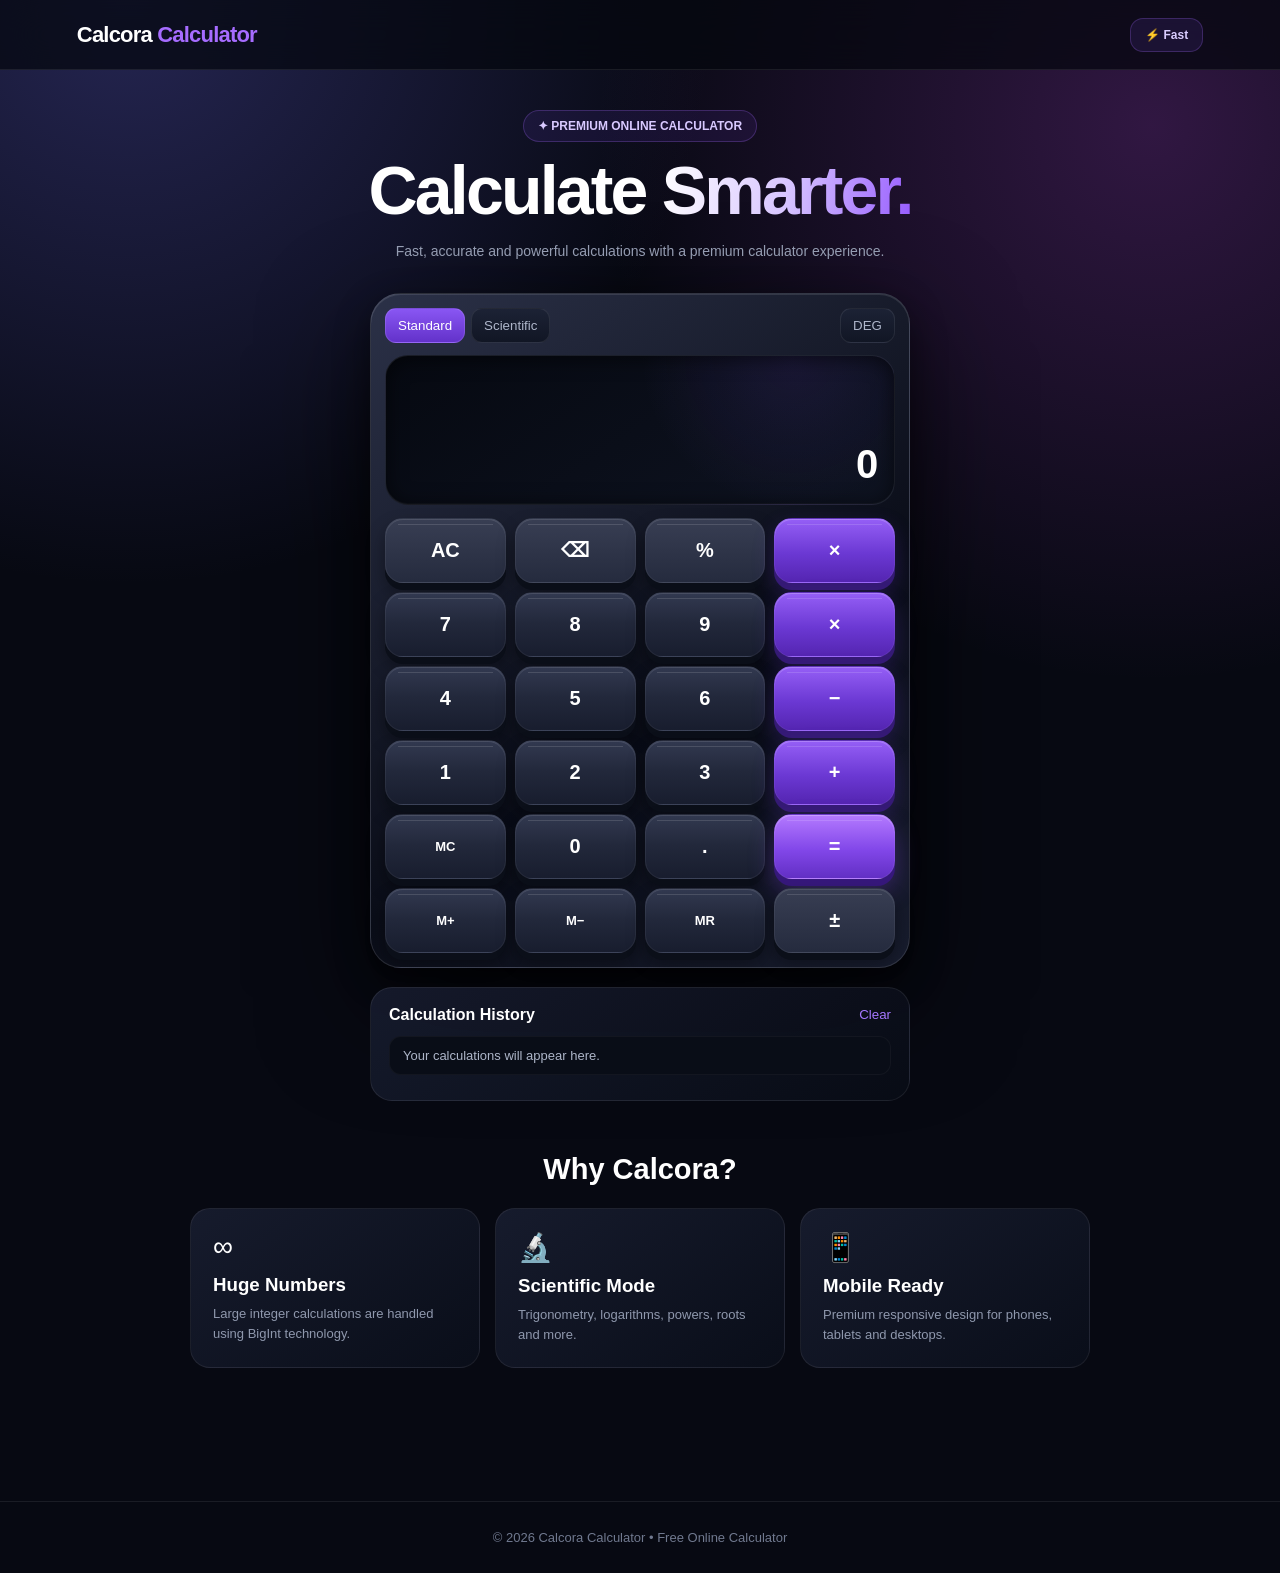
==== commit 05ad9e2b: "Update index.html" ====
--- a/index.html
+++ b/index.html
@@ -4,10 +4,15 @@
 <meta charset="UTF-8">
 <meta name="viewport" content="width=device-width,initial-scale=1.0">
 
-<title>Calcora Calculator – Free Online Calculator</title>
-<meta name="description" content="Calcora is a fast, powerful and premium free online calculator.">
+<title>Calcora Calculator - Free Online Calculator</title>
+
+<meta
+  name="description"
+  content="Calcora is a fast, powerful and premium free online calculator with scientific calculations and large number support."
+>
 
 <style>
+
 *{
   box-sizing:border-box;
   margin:0;
@@ -17,37 +22,71 @@
 
 :root{
   --bg:#070912;
+  --panel:#111628;
   --key:#20263a;
-  --key-top:#303850;
-  --purple:#7c48ef;
+  --key2:#30384f;
+  --purple:#7944e8;
   --purple2:#a66cff;
+  --text:#ffffff;
+  --muted:#8f98ae;
+}
+
+html{
+  scroll-behavior:smooth;
 }
 
 body{
   min-height:100vh;
-  color:#fff;
-  font-family:Inter,Arial,Helvetica,sans-serif;
+  color:var(--text);
+  font-family:
+    Inter,
+    Arial,
+    Helvetica,
+    sans-serif;
+
   background:
-    radial-gradient(circle at 15% -5%,rgba(93,79,190,.42),transparent 32%),
-    radial-gradient(circle at 90% 10%,rgba(139,55,175,.30),transparent 30%),
+    radial-gradient(
+      circle at 10% 0%,
+      rgba(78,76,170,.42),
+      transparent 30%
+    ),
+    radial-gradient(
+      circle at 90% 8%,
+      rgba(145,55,177,.30),
+      transparent 30%
+    ),
     #070912;
 }
+
+
+/* ================= HEADER ================= */
 
 header{
   height:70px;
+
   padding:0 6%;
+
   display:flex;
   align-items:center;
   justify-content:space-between;
-  border-bottom:1px solid rgba(255,255,255,.08);
+
   background:rgba(5,7,14,.72);
+
+  border-bottom:
+    1px solid rgba(255,255,255,.08);
+
   backdrop-filter:blur(22px);
+  -webkit-backdrop-filter:blur(22px);
+
+  position:sticky;
+  top:0;
+  z-index:20;
 }
 
 .logo{
   font-size:22px;
   font-weight:850;
-  letter-spacing:-.7px;
+  letter-spacing:-.8px;
 }
 
 .logo span{
@@ -56,81 +95,143 @@
 
 .status{
   padding:9px 14px;
+
   border-radius:13px;
-  color:#d7c9ff;
+
+  color:#dacdff;
+
   font-size:12px;
-  background:rgba(124,72,239,.12);
-  border:1px solid rgba(166,108,255,.22);
-}
+  font-weight:600;
+
+  background:
+    rgba(124,72,239,.12);
+
+  border:
+    1px solid rgba(166,108,255,.24);
+}
+
+
+/* ================= MAIN ================= */
 
 main{
-  max-width:950px;
+  max-width:1000px;
+
   margin:auto;
-  padding:38px 12px 70px;
-}
+
+  padding:
+    40px 12px 75px;
+}
+
+
+/* ================= HERO ================= */
 
 .hero{
   text-align:center;
-  margin-bottom:28px;
+
+  margin-bottom:30px;
 }
 
 .badge{
   display:inline-flex;
+
   padding:8px 14px;
+
   border-radius:999px;
-  color:#d5c5ff;
+
+  color:#d8c9ff;
+
   font-size:12px;
-  background:rgba(124,72,239,.10);
-  border:1px solid rgba(166,108,255,.25);
+  font-weight:600;
+
+  background:
+    rgba(124,72,239,.10);
+
+  border:
+    1px solid rgba(166,108,255,.25);
 }
 
 .hero h1{
   margin-top:15px;
-  font-size:clamp(40px,8vw,66px);
+
+  font-size:
+    clamp(42px,8vw,68px);
+
   line-height:.98;
-  letter-spacing:-2.5px;
+
+  letter-spacing:-2.8px;
 }
 
 .gradient{
-  background:linear-gradient(100deg,#fff,#d4c0ff,#9a62ff);
+  background:
+    linear-gradient(
+      100deg,
+      #ffffff,
+      #d7c5ff,
+      #965bff
+    );
+
   -webkit-background-clip:text;
   background-clip:text;
+
   color:transparent;
 }
 
 .hero p{
-  max-width:570px;
-  margin:15px auto 0;
-  color:#949db3;
-  line-height:1.6;
+  max-width:590px;
+
+  margin:
+    16px auto 0;
+
+  color:#959db2;
+
   font-size:14px;
-}
+
+  line-height:1.65;
+}
+
+
+/* ================= CALCULATOR ================= */
 
 .calculator-wrap{
-  max-width:530px;
+  width:100%;
+  max-width:540px;
+
   margin:auto;
 }
 
 .calculator{
+
   padding:14px;
+
   border-radius:31px;
+
   background:
-    linear-gradient(145deg,
-      rgba(43,49,72,.98),
-      rgba(11,14,25,.99) 58%,
-      rgba(25,29,46,.98));
-  border:1px solid rgba(255,255,255,.13);
+    linear-gradient(
+      145deg,
+      rgba(44,50,73,.98),
+      rgba(10,13,24,.99) 60%,
+      rgba(24,29,47,.98)
+    );
+
+  border:
+    1px solid rgba(255,255,255,.13);
+
   box-shadow:
-    0 40px 100px rgba(0,0,0,.65),
-    0 12px 35px rgba(0,0,0,.4),
+    0 40px 110px rgba(0,0,0,.68),
+    0 12px 35px rgba(0,0,0,.40),
     inset 0 1px rgba(255,255,255,.10);
 }
 
-.top{
+
+/* ================= TOP BAR ================= */
+
+.topbar{
   display:flex;
+
   align-items:center;
   justify-content:space-between;
-  margin-bottom:11px;
+
+  margin-bottom:12px;
 }
 
 .modes{
@@ -140,42 +241,107 @@
 
 .modes button,
 .angle{
-  border:1px solid rgba(255,255,255,.08);
+
+  border:
+    1px solid rgba(255,255,255,.08);
+
   color:#aeb6ca;
-  background:linear-gradient(180deg,#1b2133,#111624);
-  padding:9px 12px;
+
+  background:
+    linear-gradient(
+      180deg,
+      #1c2235,
+      #111624
+    );
+
+  padding:
+    9px 12px;
+
   border-radius:11px;
+
   cursor:pointer;
+
+  transition:.15s ease;
+}
+
+.modes button:active,
+.angle:active{
+  transform:scale(.95);
 }
 
 .modes .active{
-  color:#fff;
-  background:linear-gradient(180deg,#8754f4,#6333c8);
-}
+
+  color:#ffffff;
+
+  background:
+    linear-gradient(
+      180deg,
+      #8956f3,
+      #6332ca
+    );
+
+  border-color:
+    rgba(194,165,255,.22);
+}
+
+
+/* ================= DISPLAY ================= */
 
 .display{
+
   min-height:150px;
+
   padding:17px;
-  margin-bottom:12px;
+
+  margin-bottom:13px;
+
   border-radius:23px;
+
   overflow:hidden;
+
   background:
-    radial-gradient(circle at 80% 10%,rgba(117,79,210,.12),transparent 35%),
-    linear-gradient(145deg,#060911,#0d1220);
-  border:1px solid rgba(255,255,255,.07);
+
+    radial-gradient(
+      circle at 80% 0%,
+      rgba(125,80,230,.13),
+      transparent 35%
+    ),
+
+    linear-gradient(
+      145deg,
+      #060911,
+      #0e1321
+    );
+
+  border:
+    1px solid rgba(255,255,255,.07);
+
   box-shadow:
-    inset 0 2px 18px rgba(0,0,0,.55),
+    inset 0 2px 20px rgba(0,0,0,.58),
     inset 0 -1px rgba(255,255,255,.03);
+
+  display:flex;
+  flex-direction:column;
+  justify-content:flex-end;
 }
 
 .expression{
-  min-height:25px;
-  color:#717b94;
+
+  min-height:24px;
+
+  color:#727c95;
+
   font-size:14px;
+
   text-align:right;
+
   white-space:nowrap;
+
   overflow-x:auto;
+
   scrollbar-width:none;
+
+  margin-bottom:3px;
 }
 
 .expression::-webkit-scrollbar{
@@ -183,22 +349,43 @@
 }
 
 #display{
+
   width:100%;
+
   border:0;
   outline:0;
+
   background:transparent;
-  color:#fff;
+
+  color:#ffffff;
+
   text-align:right;
+
   font-size:40px;
+
   font-weight:750;
-  letter-spacing:-1px;
-}
+
+  letter-spacing:-1.2px;
+
+  font-family:
+    Inter,
+    Arial,
+    sans-serif;
+}
+
+
+/* ================= SCIENTIFIC ================= */
 
 .scientific{
+
   display:none;
-  grid-template-columns:repeat(5,1fr);
+
+  grid-template-columns:
+    repeat(5,1fr);
+
   gap:7px;
-  margin-bottom:9px;
+
+  margin-bottom:10px;
 }
 
 .scientific.show{
@@ -206,50 +393,105 @@
 }
 
 .scientific button{
-  height:43px;
-  border:1px solid rgba(255,255,255,.06);
+
+  height:44px;
+
+  border:
+    1px solid rgba(255,255,255,.06);
+
   border-radius:12px;
-  color:#cdd4e5;
-  background:linear-gradient(180deg,#20263a,#171c2d);
+
+  color:#d0d6e6;
+
+  background:
+    linear-gradient(
+      180deg,
+      #252c42,
+      #181e30
+    );
+
   cursor:pointer;
-}
+
+  transition:.1s;
+}
+
+.scientific button:active{
+  transform:
+    translateY(3px)
+    scale(.97);
+}
+
+
+/* ================= KEYS ================= */
 
 .keys{
+
   display:grid;
-  grid-template-columns:repeat(4,1fr);
+
+  grid-template-columns:
+    repeat(4,1fr);
+
   gap:9px;
 }
 
 .key{
+
   position:relative;
+
   height:65px;
-  border:1px solid rgba(255,255,255,.055);
+
+  border:
+    1px solid rgba(255,255,255,.055);
+
   border-radius:18px;
-  color:#fff;
+
+  color:#ffffff;
+
   font-size:20px;
-  font-weight:600;
-  background:linear-gradient(
-    180deg,
-    var(--key-top),
-    var(--key) 48%,
-    #181d2e
-  );
+
+  font-weight:650;
+
+  background:
+    linear-gradient(
+      180deg,
+      #323950,
+      #22283b 48%,
+      #181d2e
+    );
+
   cursor:pointer;
+
   box-shadow:
-    0 7px 0 #0c101b,
-    0 10px 17px rgba(0,0,0,.35),
-    inset 0 1px rgba(255,255,255,.10);
-  transition:.075s ease;
+
+    0 7px 0 #0b0f19,
+
+    0 10px 18px
+    rgba(0,0,0,.36),
+
+    inset 0 1px
+    rgba(255,255,255,.11);
+
+  transition:
+    transform .075s ease,
+    filter .12s ease,
+    box-shadow .075s ease;
 }
 
 .key::before{
+
   content:"";
+
   position:absolute;
+
   left:10%;
   right:10%;
+
   top:5px;
+
   height:1px;
-  background:rgba(255,255,255,.12);
+
+  background:
+    rgba(255,255,255,.13);
 }
 
 .key:hover{
@@ -257,146 +499,261 @@
 }
 
 .key:active{
-  transform:translateY(6px) scale(.975);
+
+  transform:
+    translateY(6px)
+    scale(.975);
+
   box-shadow:
-    0 1px 0 #0c101b,
-    0 3px 7px rgba(0,0,0,.35),
-    inset 0 3px 7px rgba(0,0,0,.28);
-}
+
+    0 1px 0 #0b0f19,
+
+    0 3px 7px
+    rgba(0,0,0,.35),
+
+    inset 0 3px 8px
+    rgba(0,0,0,.28);
+}
+
+
+/* FUNCTION */
 
 .function{
-  background:linear-gradient(180deg,#353b50,#252b3e);
-}
+
+  background:
+    linear-gradient(
+      180deg,
+      #383e53,
+      #252b3e
+    );
+}
+
+
+/* OPERATOR */
 
 .operator{
-  background:linear-gradient(
-    180deg,
-    #925df4,
-    #6a38d2 55%,
-    #5426b3
-  );
+
+  background:
+    linear-gradient(
+      180deg,
+      #955ff6,
+      #6b38d3 55%,
+      #5425b1
+    );
+
   box-shadow:
-    0 7px 0 #351b76,
-    0 10px 20px rgba(103,54,207,.28),
-    inset 0 1px rgba(255,255,255,.20);
+
+    0 7px 0 #351a75,
+
+    0 10px 21px
+    rgba(103,54,207,.28),
+
+    inset 0 1px
+    rgba(255,255,255,.21);
 }
 
 .operator:active{
+
   box-shadow:
-    0 1px 0 #351b76,
-    0 3px 8px rgba(103,54,207,.25);
-}
+
+    0 1px 0 #351a75,
+
+    0 3px 8px
+    rgba(103,54,207,.25);
+}
+
+
+/* EQUALS */
 
 .equals{
-  background:linear-gradient(
-    180deg,
-    #b47aff,
-    #8146e8 55%,
-    #6330c6
-  );
+
+  background:
+    linear-gradient(
+      180deg,
+      #b47aff,
+      #8247e9 55%,
+      #622fc4
+    );
+
   box-shadow:
-    0 7px 0 #36187c,
-    0 12px 25px rgba(132,70,232,.32),
-    inset 0 1px rgba(255,255,255,.24);
-}
+
+    0 7px 0 #36187b,
+
+    0 12px 25px
+    rgba(132,70,232,.34),
+
+    inset 0 1px
+    rgba(255,255,255,.25);
+}
+
+
+/* MEMORY */
 
 .memory{
   font-size:13px;
 }
 
+
+/* ================= HISTORY ================= */
+
 .history{
-  margin-top:18px;
+
+  margin-top:19px;
+
   padding:18px;
+
   border-radius:22px;
-  background:linear-gradient(
-    145deg,
-    rgba(22,27,45,.86),
-    rgba(10,13,23,.86)
-  );
-  border:1px solid rgba(255,255,255,.08);
+
+  background:
+    linear-gradient(
+      145deg,
+      rgba(24,29,48,.86),
+      rgba(9,12,22,.86)
+    );
+
+  border:
+    1px solid rgba(255,255,255,.08);
 }
 
 .history-head{
+
   display:flex;
+
+  align-items:center;
+
   justify-content:space-between;
-  align-items:center;
+
+  margin-bottom:12px;
+}
+
+.history-head button{
+
+  border:0;
+
+  background:none;
+
+  color:#a477ff;
+
+  cursor:pointer;
+}
+
+.history-list{
+
+  max-height:190px;
+
+  overflow:auto;
+}
+
+.history-item{
+
+  padding:
+    11px 13px;
+
+  margin-bottom:7px;
+
+  border-radius:12px;
+
+  background:#090d17;
+
+  border:
+    1px solid rgba(255,255,255,.04);
+
+  color:#adb5c8;
+
+  font-size:13px;
+
+  word-break:break-all;
+}
+
+
+/* ================= FEATURES ================= */
+
+.features{
+
+  max-width:900px;
+
+  margin:
+    52px auto 0;
+}
+
+.features h2{
+
+  text-align:center;
+
+  font-size:29px;
+
+  margin-bottom:22px;
+}
+
+.cards{
+
+  display:grid;
+
+  grid-template-columns:
+    repeat(3,1fr);
+
+  gap:15px;
+}
+
+.card{
+
+  padding:22px;
+
+  border-radius:20px;
+
+  background:
+    linear-gradient(
+      145deg,
+      rgba(27,32,52,.78),
+      rgba(11,15,27,.78)
+    );
+
+  border:
+    1px solid rgba(255,255,255,.07);
+}
+
+.card-icon{
+
+  font-size:28px;
+
   margin-bottom:11px;
 }
 
-.history-head button{
-  border:0;
-  background:none;
-  color:#a477ff;
-  cursor:pointer;
-}
-
-.history-list{
-  max-height:190px;
-  overflow:auto;
-}
-
-.history-item{
-  padding:11px 13px;
-  margin-bottom:7px;
-  border-radius:12px;
-  background:#090d17;
-  border:1px solid rgba(255,255,255,.04);
-  color:#adb5c8;
+.card h3{
+  margin-bottom:8px;
+}
+
+.card p{
+
+  color:#8f98ad;
+
   font-size:13px;
-  word-break:break-all;
-}
-
-.features{
-  max-width:850px;
-  margin:50px auto 0;
-}
-
-.features h2{
+
+  line-height:1.55;
+}
+
+
+/* ================= FOOTER ================= */
+
+footer{
+
+  margin-top:58px;
+
+  padding:
+    28px 15px;
+
   text-align:center;
-  margin-bottom:21px;
-  font-size:29px;
-}
-
-.cards{
-  display:grid;
-  grid-template-columns:repeat(3,1fr);
-  gap:14px;
-}
-
-.card{
-  padding:21px;
-  border-radius:20px;
-  background:linear-gradient(
-    145deg,
-    rgba(26,31,51,.78),
-    rgba(12,16,28,.78)
-  );
-  border:1px solid rgba(255,255,255,.07);
-}
-
-.card-icon{
-  font-size:27px;
-  margin-bottom:10px;
-}
-
-.card h3{
-  margin-bottom:7px;
-}
-
-.card p{
-  color:#8e97ad;
+
+  border-top:
+    1px solid rgba(255,255,255,.08);
+
+  color:#70798f;
+
   font-size:13px;
-  line-height:1.55;
-}
-
-footer{
-  margin-top:55px;
-  padding:27px 15px;
-  text-align:center;
-  border-top:1px solid rgba(255,255,255,.08);
-  color:#70798f;
-  font-size:13px;
-}
+}
+
+
+/* ================= MOBILE ================= */
 
 @media(max-width:600px){
 
@@ -409,7 +766,8 @@
   }
 
   main{
-    padding:27px 8px 55px;
+    padding:
+      28px 8px 55px;
   }
 
   .hero h1{
@@ -422,7 +780,7 @@
   }
 
   .display{
-    min-height:130px;
+    min-height:132px;
   }
 
   #display{
@@ -447,12 +805,16 @@
     grid-template-columns:1fr;
   }
 }
+
 </style>
 </head>
 
+
 <body>
 
+
 <header>
+
   <div class="logo">
     Calcora <span>Calculator</span>
   </div>
@@ -460,9 +822,12 @@
   <div class="status">
     ⚡ Fast
   </div>
+
 </header>
 
+
 <main>
+
 
 <section class="hero">
 
@@ -471,7 +836,10 @@
   </div>
 
   <h1>
-    Calculate <span class="gradient">Smarter.</span>
+    Calculate
+    <span class="gradient">
+      Smarter.
+    </span>
   </h1>
 
   <p>
@@ -481,11 +849,17 @@
 
 </section>
 
+
+
 <div class="calculator-wrap">
 
+
 <div class="calculator">
 
-<div class="top">
+
+<!-- TOP -->
+
+<div class="topbar">
 
   <div class="modes">
 
@@ -504,20 +878,27 @@
 
   </div>
 
+
   <button
     class="angle"
     id="angleBtn"
     onclick="toggleAngle()">
+
     DEG
+
   </button>
 
 </div>
 
+
+
+<!-- DISPLAY -->
+
 <div class="display">
 
   <div
-    class="expression"
-    id="expression">
+    id="expression"
+    class="expression">
   </div>
 
   <input
@@ -527,147 +908,419 @@
 
 </div>
 
+
+
+<!-- SCIENTIFIC -->
+
 <div
-  class="scientific"
-  id="scientific">
-
-  <button onclick="special('sin')">sin</button>
-  <button onclick="special('cos')">cos</button>
-  <button onclick="special('tan')">tan</button>
-  <button onclick="special('log')">log</button>
-  <button onclick="special('ln')">ln</button>
-
-  <button onclick="special('sqrt')">√</button>
-  <button onclick="special('square')">x²</button>
-  <button onclick="special('cube')">x³</button>
-  <button onclick="special('pi')">π</button>
-  <button onclick="special('e')">e</button>
-
-  <button onclick="special('inverse')">1/x</button>
-  <button onclick="special('factorial')">x!</button>
-  <button onclick="press('**')">xʸ</button>
-  <button onclick="press('(')">(</button>
-  <button onclick="press(')')">)</button>
+  id="scientific"
+  class="scientific">
+
+  <button onclick="special('sin')">
+    sin
+  </button>
+
+  <button onclick="special('cos')">
+    cos
+  </button>
+
+  <button onclick="special('tan')">
+    tan
+  </button>
+
+  <button onclick="special('log')">
+    log
+  </button>
+
+  <button onclick="special('ln')">
+    ln
+  </button>
+
+  <button onclick="special('sqrt')">
+    √
+  </button>
+
+  <button onclick="special('square')">
+    x²
+  </button>
+
+  <button onclick="special('cube')">
+    x³
+  </button>
+
+  <button onclick="special('pi')">
+    π
+  </button>
+
+  <button onclick="special('e')">
+    e
+  </button>
+
+  <button onclick="special('inverse')">
+    1/x
+  </button>
+
+  <button onclick="special('factorial')">
+    x!
+  </button>
+
+  <button onclick="press('**')">
+    xʸ
+  </button>
+
+  <button onclick="press('(')">
+    (
+  </button>
+
+  <button onclick="press(')')">
+    )
+  </button>
 
 </div>
 
+
+
+<!-- MAIN KEYS -->
+
 <div class="keys">
 
-<button class="key function" onclick="clearAll()">AC</button>
-<button class="key function" onclick="backspace()">⌫</button>
-<button class="key function" onclick="percent()">%</button>
-<button class="key operator" onclick="press('*')">×</button>
-
-<button class="key" onclick="press('7')">7</button>
-<button class="key" onclick="press('8')">8</button>
-<button class="key" onclick="press('9')">9</button>
-<button class="key operator" onclick="press('*')">×</button>
-
-<button class="key" onclick="press('4')">4</button>
-<button class="key" onclick="press('5')">5</button>
-<button class="key" onclick="press('6')">6</button>
-<button class="key operator" onclick="press('-')">−</button>
-
-<button class="key" onclick="press('1')">1</button>
-<button class="key" onclick="press('2')">2</button>
-<button class="key" onclick="press('3')">3</button>
-<button class="key operator" onclick="press('+')">+</button>
-
-<button class="key memory" onclick="memoryClear()">MC</button>
-<button class="key" onclick="press('0')">0</button>
-<button class="key" onclick="press('.')">.</button>
-<button class="key equals" onclick="calculate()">=</button>
-
-<button class="key memory" onclick="memoryAdd()">M+</button>
-<button class="key memory" onclick="memorySubtract()">M−</button>
-<button class="key memory" onclick="memoryRecall()">MR</button>
-<button class="key function" onclick="toggleSign()">±</button>
+
+  <button
+    class="key function"
+    onclick="clearAll()">
+    AC
+  </button>
+
+
+  <button
+    class="key function"
+    onclick="backspace()">
+    ⌫
+  </button>
+
+
+  <button
+    class="key function"
+    onclick="percent()">
+    %
+  </button>
+
+
+  <button
+    class="key operator"
+    onclick="press('*')">
+    ×
+  </button>
+
+
+
+  <button
+    class="key"
+    onclick="press('7')">
+    7
+  </button>
+
+
+  <button
+    class="key"
+    onclick="press('8')">
+    8
+  </button>
+
+
+  <button
+    class="key"
+    onclick="press('9')">
+    9
+  </button>
+
+
+  <button
+    class="key operator"
+    onclick="press('*')">
+    ×
+  </button>
+
+
+
+  <button
+    class="key"
+    onclick="press('4')">
+    4
+  </button>
+
+
+  <button
+    class="key"
+    onclick="press('5')">
+    5
+  </button>
+
+
+  <button
+    class="key"
+    onclick="press('6')">
+    6
+  </button>
+
+
+  <button
+    class="key operator"
+    onclick="press('-')">
+    −
+  </button>
+
+
+
+  <button
+    class="key"
+    onclick="press('1')">
+    1
+  </button>
+
+
+  <button
+    class="key"
+    onclick="press('2')">
+    2
+  </button>
+
+
+  <button
+    class="key"
+    onclick="press('3')">
+    3
+  </button>
+
+
+  <button
+    class="key operator"
+    onclick="press('+')">
+    +
+  </button>
+
+
+
+  <button
+    class="key memory"
+    onclick="memoryClear()">
+    MC
+  </button>
+
+
+  <button
+    class="key"
+    onclick="press('0')">
+    0
+  </button>
+
+
+  <button
+    class="key"
+    onclick="press('.')">
+    .
+  </button>
+
+
+  <button
+    class="key equals"
+    onclick="calculate()">
+    =
+  </button>
+
+
+
+  <button
+    class="key memory"
+    onclick="memoryAdd()">
+    M+
+  </button>
+
+
+  <button
+    class="key memory"
+    onclick="memorySubtract()">
+    M−
+  </button>
+
+
+  <button
+    class="key memory"
+    onclick="memoryRecall()">
+    MR
+  </button>
+
+
+  <button
+    class="key function"
+    onclick="toggleSign()">
+    ±
+  </button>
+
 
 </div>
 
 </div>
 
+
+
+<!-- HISTORY -->
+
 <div class="history">
 
-<div class="history-head">
-<strong>Calculation History</strong>
-<button onclick="clearHistory()">Clear</button>
+  <div class="history-head">
+
+    <strong>
+      Calculation History
+    </strong>
+
+    <button
+      onclick="clearHistory()">
+      Clear
+    </button>
+
+  </div>
+
+
+  <div
+    id="historyList"
+    class="history-list">
+
+    <div class="history-item">
+      Your calculations will appear here.
+    </div>
+
+  </div>
+
 </div>
 
-<div class="history-list" id="historyList">
-<div class="history-item">
-Your calculations will appear here.
+
 </div>
-</div>
-
-</div>
-
-</div>
+
+
+
+<!-- FEATURES -->
 
 <section class="features">
 
-<h2>Why Calcora?</h2>
-
-<div class="cards">
-
-<div class="card">
-<div class="card-icon">∞</div>
-<h3>Huge Numbers</h3>
-<p>
-Powerful integer calculations for
-extremely large numbers.
-</p>
-</div>
-
-<div class="card">
-<div class="card-icon">🔬</div>
-<h3>Scientific Mode</h3>
-<p>
-Trigonometry, logarithms, powers,
-roots and more.
-</p>
-</div>
-
-<div class="card">
-<div class="card-icon">📱</div>
-<h3>Mobile Ready</h3>
-<p>
-A premium responsive experience
-on phones, tablets and desktops.
-</p>
-</div>
-
-</div>
+  <h2>
+    Why Calcora?
+  </h2>
+
+
+  <div class="cards">
+
+
+    <div class="card">
+
+      <div class="card-icon">
+        ∞
+      </div>
+
+      <h3>
+        Huge Numbers
+      </h3>
+
+      <p>
+        Large integer calculations
+        are handled using BigInt
+        technology.
+      </p>
+
+    </div>
+
+
+
+    <div class="card">
+
+      <div class="card-icon">
+        🔬
+      </div>
+
+      <h3>
+        Scientific Mode
+      </h3>
+
+      <p>
+        Trigonometry, logarithms,
+        powers, roots and more.
+      </p>
+
+    </div>
+
+
+
+    <div class="card">
+
+      <div class="card-icon">
+        📱
+      </div>
+
+      <h3>
+        Mobile Ready
+      </h3>
+
+      <p>
+        Premium responsive design
+        for phones, tablets and
+        desktops.
+      </p>
+
+    </div>
+
+
+  </div>
 
 </section>
 
+
 </main>
 
+
 <footer>
-© 2026 Calcora Calculator • Free Online Calculator
+
+  © 2026 Calcora Calculator
+  • Free Online Calculator
+
 </footer>
 
+
+
 <script>
+
+
+/* =====================================================
+   CALCORA CALCULATOR ENGINE
+   ===================================================== */
 
 let current = "";
 let memory = 0;
 let angleMode = "DEG";
 
+
 const display =
-document.getElementById("display");
+  document.getElementById("display");
 
 const expression =
-document.getElementById("expression");
+  document.getElementById("expression");
 
 const historyList =
-document.getElementById("historyList");
-
+  document.getElementById("historyList");
+
+
+
+/* =====================================================
+   DISPLAY SYMBOLS
+   ===================================================== */
 
 /*
- IMPORTANT:
- JavaScript uses * internally.
- The user NEVER sees *.
- Every * is converted to × before display.
+   Internally JavaScript uses:
+   * = multiplication
+   / = division
+
+   User sees:
+   × = multiplication
+   ÷ = division
 */
 
 function visible(value){
@@ -679,39 +1332,53 @@
 }
 
 
-/* DISPLAY */
 
 function update(){
 
   display.value =
-    current
-    ? visible(current)
-    : "0";
-
-}
-
-
-/* BUTTON SOUND */
+    current || "0";
+
+}
+
+
+
+/* =====================================================
+   BUTTON SOUND
+   ===================================================== */
 
 let audioContext = null;
 
+
 function buttonSound(){
 
   try{
 
+    const AudioContext =
+      window.AudioContext ||
+      window.webkitAudioContext;
+
+    if(!AudioContext){
+      return;
+    }
+
+
     if(!audioContext){
 
       audioContext =
-        new (
-          window.AudioContext ||
-          window.webkitAudioContext
-        )();
+        new AudioContext();
 
     }
 
-    if(audioContext.state === "suspended"){
+
+    if(
+      audioContext.state ===
+      "suspended"
+    ){
+
       audioContext.resume();
+
     }
+
 
     const oscillator =
       audioContext.createOscillator();
@@ -719,71 +1386,96 @@
     const gain =
       audioContext.createGain();
 
-    oscillator.type = "sine";
+
+    oscillator.type =
+      "sine";
+
 
     oscillator.frequency.setValueAtTime(
-      650,
+      620,
       audioContext.currentTime
     );
 
+
     oscillator.frequency.exponentialRampToValueAtTime(
-      430,
-      audioContext.currentTime + 0.035
-    );
+      400,
+      audioContext.currentTime + .035
+    );
+
 
     gain.gain.setValueAtTime(
-      0.045,
+      .045,
       audioContext.currentTime
     );
 
+
     gain.gain.exponentialRampToValueAtTime(
-      0.001,
-      audioContext.currentTime + 0.05
-    );
+      .001,
+      audioContext.currentTime + .055
+    );
+
 
     oscillator.connect(gain);
-    gain.connect(audioContext.destination);
+
+    gain.connect(
+      audioContext.destination
+    );
+
 
     oscillator.start();
 
+
     oscillator.stop(
-      audioContext.currentTime + 0.055
-    );
-
-  }catch(e){}
-
-}
-
-
-/* PRESS */
+      audioContext.currentTime + .06
+    );
+
+
+  }catch(error){
+
+    /* Sound is optional.
+       Calculator continues working. */
+
+  }
+
+}
+
+
+
+/* =====================================================
+   PRESS
+   ===================================================== */
 
 function press(value){
 
   buttonSound();
 
+
   if(current === "Error"){
+
     current = "";
-  }
-
-  /*
-   Keep * internally.
-   update() automatically displays ×.
-  */
+
+  }
+
 
   current += value;
 
+
   update();
 
 }
 
 
-/* CLEAR */
+
+/* =====================================================
+   CLEAR
+   ===================================================== */
 
 function clearAll(){
 
   buttonSound();
 
   current = "";
+
   expression.textContent = "";
 
   update();
@@ -791,49 +1483,72 @@
 }
 
 
-/* BACKSPACE */
+
+/* =====================================================
+   BACKSPACE
+   ===================================================== */
 
 function backspace(){
 
   buttonSound();
 
+
   if(current === "Error"){
+
     current = "";
+
   }else{
+
     current =
       current.slice(0,-1);
-  }
+
+  }
+
 
   update();
 
 }
 
 
-/* PERCENT */
+
+/* =====================================================
+   PERCENT
+   ===================================================== */
 
 function percent(){
 
   buttonSound();
 
-  if(!current) return;
+
+  if(!current){
+    return;
+  }
+
 
   try{
 
     const value =
       Number(current);
 
+
     if(!Number.isFinite(value)){
+
       throw new Error();
+
     }
+
 
     current =
       String(value / 100);
 
+
     update();
 
+
   }catch{
 
     current = "Error";
+
     update();
 
   }
@@ -841,9 +1556,12 @@
 }
 
 
-/* REMOVE END OPERATORS */
-
-function cleanEnd(value){
+
+/* =====================================================
+   END OPERATOR CLEANER
+   ===================================================== */
+
+function removeEndOperators(value){
 
   return value
     .trim()
@@ -852,42 +1570,62 @@
 }
 
 
-/* BIG INTEGER */
+
+/* =====================================================
+   BIG INTEGER DETECTOR
+   ===================================================== */
 
 function isBigIntegerExpression(value){
 
-  return /^[0-9+\-*()\s]+$/.test(value)
+  return (
+    /^[0-9+\-*()\s]+$/.test(value)
+    &&
+    !value.includes(".")
     &&
     !value.includes("/")
     &&
-    !value.includes(".")
-    &&
-    !value.includes("**");
-
-}
-
-
-function bigCalculate(value){
+    !value.includes("**")
+  );
+
+}
+
+
+
+/* =====================================================
+   BIG INTEGER CALCULATOR
+   ===================================================== */
+
+function calculateBigInteger(input){
 
   const tokens =
-    value.match(/\d+|[()+\-*]/g);
+    input.match(
+      /\d+|[()+\-*]/g
+    );
+
 
   if(!tokens){
+
     throw new Error();
-  }
+
+  }
+
 
   let position = 0;
 
 
-  function expressionParser(){
+
+  function parseExpression(){
 
     let result =
-      termParser();
+      parseTerm();
+
 
     while(
-      position < tokens.length &&
+      position < tokens.length
+      &&
       (
-        tokens[position] === "+" ||
+        tokens[position] === "+"
+        ||
         tokens[position] === "-"
       )
     ){
@@ -895,487 +1633,101 @@
       const operator =
         tokens[position++];
 
+
       const right =
-        termParser();
+        parseTerm();
+
 
       if(operator === "+"){
+
         result += right;
+
       }else{
+
         result -= right;
+
       }
 
     }
 
+
     return result;
 
   }
 
 
-  function termParser(){
+
+  function parseTerm(){
 
     let result =
-      factorParser();
+      parseFactor();
+
 
     while(
-      position < tokens.length &&
+      position < tokens.length
+      &&
       tokens[position] === "*"
     ){
 
       position++;
 
+
       result *=
-        factorParser();
+        parseFactor();
 
     }
 
+
     return result;
 
   }
 
 
-  function factorParser(){
-
-    if(position >= tokens.length){
+
+  function parseFactor(){
+
+    if(
+      position >=
+      tokens.length
+    ){
+
       throw new Error();
+
     }
+
 
     const token =
       tokens[position];
 
 
+    /* Parentheses */
+
     if(token === "("){
 
       position++;
 
+
       const result =
-        expressionParser();
-
-      if(tokens[position] !== ")"){
+        parseExpression();
+
+
+      if(
+        tokens[position] !== ")"
+      ){
+
         throw new Error();
+
       }
 
+
       position++;
 
+
       return result;
 
     }
 
 
-    if(token === "-"){
-
-      position++;
-
-      return -factorParser();
-
-    }
-
-
-    if(/^\d+$/.test(token)){
-
-      position++;
-
-      return BigInt(token);
-
-    }
-
-    throw new Error();
-
-  }
-
-
-  const result =
-    expressionParser();
-
-  if(position !== tokens.length){
-    throw new Error();
-  }
-
-  return result;
-
-}
-
-
-/* NORMAL NUMBER FORMAT */
-
-function formatNumber(value){
-
-  if(!Number.isFinite(value)){
-    throw new Error();
-  }
-
-  return String(
-    Number(value.toPrecision(15))
-  );
-
-}
-
-
-/* CALCULATE */
-
-function calculate(){
-
-  buttonSound();
-
-  if(!current) return;
-
-  try{
-
-    const original =
-      current.trim();
-
-    const old =
-      cleanEnd(original);
-
-
-    if(!old){
-
-      current = "";
-      update();
-
-      return;
-    }
-
-
-    /*
-     BIG INTEGER MODE
-     Allows extremely long integer calculations.
-    */
-
-    if(isBigIntegerExpression(old)){
-
-      const result =
-        bigCalculate(old);
-
-      current =
-        result.toString();
-
-      expression.textContent =
-        visible(old) + " =";
-
-      update();
-
-      addHistory(
-        old,
-        current
-      );
-
-      return;
-
-    }
-
-
-    /*
-     NORMAL DECIMAL MODE
-    */
-
-    const safe =
-      old.replace(
-        /[^0-9+\-*/().]/g,
-        ""
-      );
-
-    if(!safe){
-      throw new Error();
-    }
-
-
-    const result =
-      Function(
-        '"use strict";return (' +
-        safe +
-        ')'
-      )();
-
-
-    if(!Number.isFinite(result)){
-      throw new Error();
-    }
-
-
-    current =
-      formatNumber(result);
-
-    expression.textContent =
-      visible(old) + " =";
-
-    update();
-
-    addHistory(
-      old,
-      current
-    );
-
-
-  }catch{
-
-    current = "Error";
-
-    expression.textContent = "";
-
-    update();
-
-  }
-
-}
-
-
-/* HISTORY */
-
-function addHistory(a,b){
-
-  const first =
-    historyList.querySelector(
-      ".history-item"
-    );
-
-
-  if(
-    first &&
-    first.textContent.includes(
-      "Your calculations"
-    )
-  ){
-
-    historyList.innerHTML = "";
-
-  }
-
-
-  const item =
-    document.createElement("div");
-
-  item.className =
-    "history-item";
-
-  item.textContent =
-    visible(a) +
-    " = " +
-    b;
-
-  historyList.prepend(item);
-
-}
-
-
-function clearHistory(){
-
-  buttonSound();
-
-  historyList.innerHTML =
-    '<div class="history-item">' +
-    'Your calculations will appear here.' +
-    '</div>';
-
-}
-
-
-/* MODE */
-
-function setMode(mode){
-
-  buttonSound();
-
-  const scientific =
-    mode === "scientific";
-
-  document
-    .getElementById("scientific")
-    .classList
-    .toggle("show",scientific);
-
-  document
-    .getElementById("standardBtn")
-    .classList
-    .toggle("active",!scientific);
-
-  document
-    .getElementById("scientificBtn")
-    .classList
-    .toggle("active",scientific);
-
-}
-
-
-/* ANGLE */
-
-function toggleAngle(){
-
-  buttonSound();
-
-  angleMode =
-    angleMode === "DEG"
-      ? "RAD"
-      : "DEG";
-
-  document
-    .getElementById("angleBtn")
-    .textContent =
-    angleMode;
-
-}
-
-
-function radians(x){
-
-  return angleMode === "DEG"
-    ? x * Math.PI / 180
-    : x;
-
-}
-
-
-/* SCIENTIFIC */
-
-function special(type){
-
-  buttonSound();
-
-  try{
-
-    if(type === "pi"){
-
-      current +=
-        String(Math.PI);
-
-      update();
-
-      return;
-    }
-
-
-    if(type === "e"){
-
-      current +=
-        String(Math.E);
-
-      update();
-
-      return;
-    }
-
-
-    const x =
-      Number(current);
-
-    if(!Number.isFinite(x)){
-      throw new Error();
-    }
-
-    let result;
-
-
-    if(type === "sin")
-      result =
-        Math.sin(radians(x));
-
-    if(type === "cos")
-      result =
-        Math.cos(radians(x));
-
-    if(type === "tan")
-      result =
-        Math.tan(radians(x));
-
-    if(type === "log")
-      result =
-        Math.log10(x);
-
-    if(type === "ln")
-      result =
-        Math.log(x);
-
-    if(type === "sqrt")
-      result =
-        Math.sqrt(x);
-
-    if(type === "square")
-      result =
-        x * x;
-
-    if(type === "cube")
-      result =
-        x * x * x;
-
-    if(type === "inverse")
-      result =
-        1 / x;
-
-
-    if(type === "factorial"){
-
-      if(
-        x < 0 ||
-        !Number.isInteger(x) ||
-        x > 170
-      ){
-        throw new Error();
-      }
-
-      result = 1;
-
-      for(
-        let i = 2;
-        i <= x;
-        i++
-      ){
-        result *= i;
-      }
-
-    }
-
-
-    if(!Number.isFinite(result)){
-      throw new Error();
-    }
-
-
-    const old =
-      current;
-
-    current =
-      formatNumber(result);
-
-    expression.textContent =
-      type +
-      "(" +
-      visible(old) +
-      ") =";
-
-    update();
-
-    addHistory(
-      type + "(" + old + ")",
-      current
-    );
-
-
-  }catch{
-
-    current = "Error";
-
-    update();
-
-  }
-
-}
-
-
-/* MEMORY */
-
-function memoryClear(){
-
-  buttonSound();
-
-  memory = 0;
-
-}
-
-
-function memoryAdd(){
-
-  buttonSound();
-
-  const x =
-    Number(current);
-
-  if(Number.isFi+    /* Negative */
+
+    i
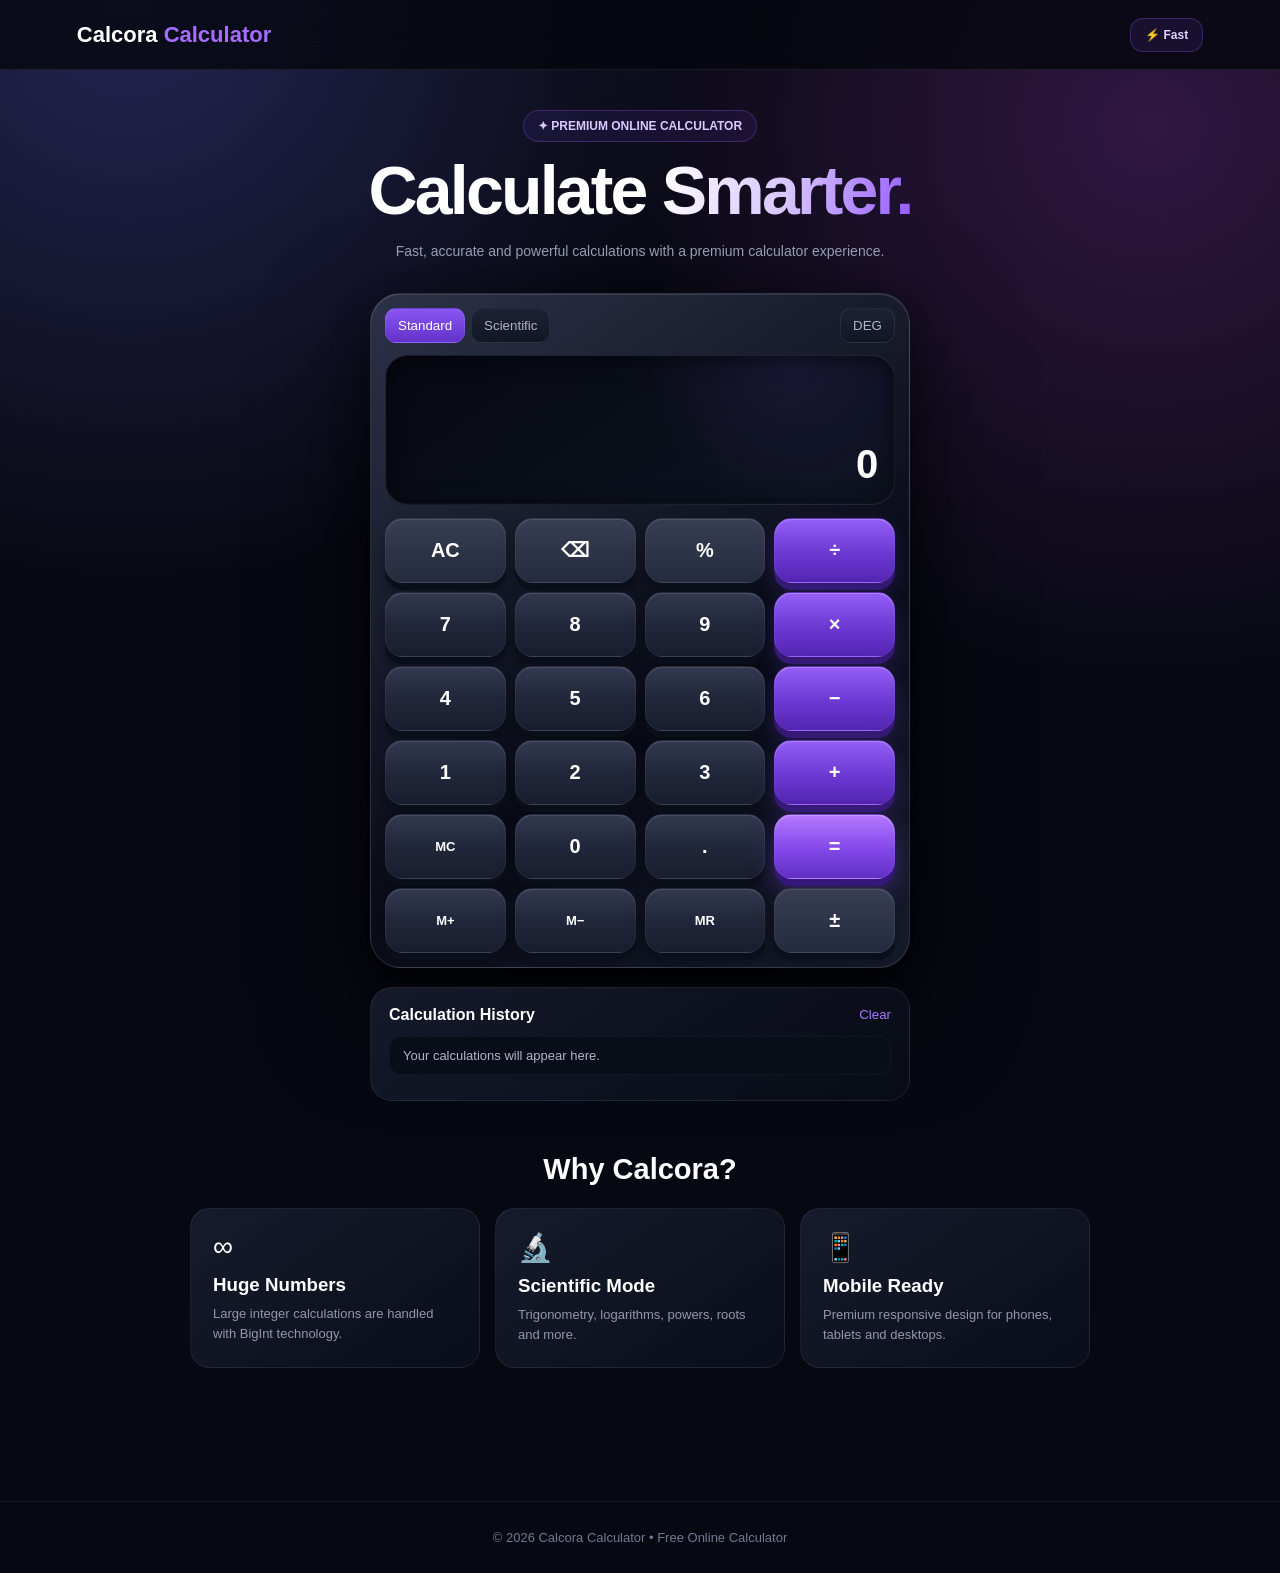
==== commit e30bafcc: "Update index.html" ====
--- a/index.html
+++ b/index.html
@@ -2,14 +2,12 @@
 <html lang="en">
 <head>
 <meta charset="UTF-8">
-<meta name="viewport" content="width=device-width,initial-scale=1.0">
+<meta name="viewport" content="width=device-width, initial-scale=1.0">
 
 <title>Calcora Calculator - Free Online Calculator</title>
 
-<meta
-  name="description"
-  content="Calcora is a fast, powerful and premium free online calculator with scientific calculations and large number support."
->
+<meta name="description"
+content="Calcora is a fast, powerful and premium free online calculator with scientific calculations and huge number support.">
 
 <style>
 
@@ -24,10 +22,9 @@
   --bg:#070912;
   --panel:#111628;
   --key:#20263a;
-  --key2:#30384f;
-  --purple:#7944e8;
-  --purple2:#a66cff;
-  --text:#ffffff;
+  --purple:#7b43e8;
+  --purple2:#aa6cff;
+  --text:#fff;
   --muted:#8f98ae;
 }
 
@@ -38,11 +35,7 @@
 body{
   min-height:100vh;
   color:var(--text);
-  font-family:
-    Inter,
-    Arial,
-    Helvetica,
-    sans-serif;
+  font-family:Arial,Helvetica,sans-serif;
 
   background:
     radial-gradient(
@@ -59,24 +52,21 @@
 }
 
 
-/* ================= HEADER ================= */
+/* HEADER */
 
 header{
   height:70px;
-
   padding:0 6%;
 
   display:flex;
   align-items:center;
   justify-content:space-between;
 
-  background:rgba(5,7,14,.72);
-
-  border-bottom:
-    1px solid rgba(255,255,255,.08);
-
-  backdrop-filter:blur(22px);
-  -webkit-backdrop-filter:blur(22px);
+  background:rgba(5,7,14,.78);
+  border-bottom:1px solid rgba(255,255,255,.08);
+
+  backdrop-filter:blur(20px);
+  -webkit-backdrop-filter:blur(20px);
 
   position:sticky;
   top:0;
@@ -85,8 +75,7 @@
 
 .logo{
   font-size:22px;
-  font-weight:850;
-  letter-spacing:-.8px;
+  font-weight:800;
 }
 
 .logo span{
@@ -95,69 +84,51 @@
 
 .status{
   padding:9px 14px;
-
   border-radius:13px;
 
-  color:#dacdff;
-
+  color:#dfd2ff;
   font-size:12px;
   font-weight:600;
 
-  background:
-    rgba(124,72,239,.12);
-
-  border:
-    1px solid rgba(166,108,255,.24);
-}
-
-
-/* ================= MAIN ================= */
+  background:rgba(124,72,239,.12);
+  border:1px solid rgba(166,108,255,.25);
+}
+
+
+/* MAIN */
 
 main{
   max-width:1000px;
-
   margin:auto;
-
-  padding:
-    40px 12px 75px;
-}
-
-
-/* ================= HERO ================= */
+  padding:40px 12px 75px;
+}
+
+
+/* HERO */
 
 .hero{
   text-align:center;
-
   margin-bottom:30px;
 }
 
 .badge{
   display:inline-flex;
-
   padding:8px 14px;
-
   border-radius:999px;
 
   color:#d8c9ff;
-
   font-size:12px;
   font-weight:600;
 
-  background:
-    rgba(124,72,239,.10);
-
-  border:
-    1px solid rgba(166,108,255,.25);
+  background:rgba(124,72,239,.10);
+  border:1px solid rgba(166,108,255,.25);
 }
 
 .hero h1{
   margin-top:15px;
 
-  font-size:
-    clamp(42px,8vw,68px);
-
+  font-size:clamp(42px,8vw,68px);
   line-height:.98;
-
   letter-spacing:-2.8px;
 }
 
@@ -172,37 +143,29 @@
 
   -webkit-background-clip:text;
   background-clip:text;
-
   color:transparent;
 }
 
 .hero p{
   max-width:590px;
-
-  margin:
-    16px auto 0;
+  margin:16px auto 0;
 
   color:#959db2;
-
   font-size:14px;
-
   line-height:1.65;
 }
 
 
-/* ================= CALCULATOR ================= */
+/* CALCULATOR */
 
 .calculator-wrap{
   width:100%;
   max-width:540px;
-
   margin:auto;
 }
 
 .calculator{
-
   padding:14px;
-
   border-radius:31px;
 
   background:
@@ -213,8 +176,7 @@
       rgba(24,29,47,.98)
     );
 
-  border:
-    1px solid rgba(255,255,255,.13);
+  border:1px solid rgba(255,255,255,.13);
 
   box-shadow:
     0 40px 110px rgba(0,0,0,.68),
@@ -223,14 +185,12 @@
 }
 
 
-/* ================= TOP BAR ================= */
+/* TOP */
 
 .topbar{
   display:flex;
-
   align-items:center;
   justify-content:space-between;
-
   margin-bottom:12px;
 }
 
@@ -241,9 +201,7 @@
 
 .modes button,
 .angle{
-
-  border:
-    1px solid rgba(255,255,255,.08);
+  border:1px solid rgba(255,255,255,.08);
 
   color:#aeb6ca;
 
@@ -254,24 +212,14 @@
       #111624
     );
 
-  padding:
-    9px 12px;
-
+  padding:9px 12px;
   border-radius:11px;
 
   cursor:pointer;
-
-  transition:.15s ease;
-}
-
-.modes button:active,
-.angle:active{
-  transform:scale(.95);
 }
 
 .modes .active{
-
-  color:#ffffff;
+  color:white;
 
   background:
     linear-gradient(
@@ -279,42 +227,32 @@
       #8956f3,
       #6332ca
     );
-
-  border-color:
-    rgba(194,165,255,.22);
-}
-
-
-/* ================= DISPLAY ================= */
+}
+
+
+/* DISPLAY */
 
 .display{
-
   min-height:150px;
-
   padding:17px;
-
   margin-bottom:13px;
 
   border-radius:23px;
-
   overflow:hidden;
 
   background:
-
     radial-gradient(
       circle at 80% 0%,
       rgba(125,80,230,.13),
       transparent 35%
     ),
-
     linear-gradient(
       145deg,
       #060911,
       #0e1321
     );
 
-  border:
-    1px solid rgba(255,255,255,.07);
+  border:1px solid rgba(255,255,255,.07);
 
   box-shadow:
     inset 0 2px 20px rgba(0,0,0,.58),
@@ -326,62 +264,43 @@
 }
 
 .expression{
-
   min-height:24px;
 
   color:#727c95;
-
   font-size:14px;
 
   text-align:right;
 
   white-space:nowrap;
-
   overflow-x:auto;
 
-  scrollbar-width:none;
-
   margin-bottom:3px;
 }
 
-.expression::-webkit-scrollbar{
-  display:none;
-}
-
 #display{
-
   width:100%;
 
   border:0;
   outline:0;
-
   background:transparent;
 
-  color:#ffffff;
+  color:white;
 
   text-align:right;
 
   font-size:40px;
-
   font-weight:750;
 
   letter-spacing:-1.2px;
-
-  font-family:
-    Inter,
-    Arial,
-    sans-serif;
-}
-
-
-/* ================= SCIENTIFIC ================= */
+}
+
+
+/* SCIENTIFIC */
 
 .scientific{
-
   display:none;
 
-  grid-template-columns:
-    repeat(5,1fr);
+  grid-template-columns:repeat(5,1fr);
 
   gap:7px;
 
@@ -393,12 +312,9 @@
 }
 
 .scientific button{
-
   height:44px;
 
-  border:
-    1px solid rgba(255,255,255,.06);
-
+  border:1px solid rgba(255,255,255,.06);
   border-radius:12px;
 
   color:#d0d6e6;
@@ -411,44 +327,32 @@
     );
 
   cursor:pointer;
-
-  transition:.1s;
 }
 
 .scientific button:active{
-  transform:
-    translateY(3px)
-    scale(.97);
-}
-
-
-/* ================= KEYS ================= */
+  transform:translateY(3px) scale(.97);
+}
+
+
+/* KEYS */
 
 .keys{
-
   display:grid;
-
-  grid-template-columns:
-    repeat(4,1fr);
-
+  grid-template-columns:repeat(4,1fr);
   gap:9px;
 }
 
 .key{
-
   position:relative;
 
   height:65px;
 
-  border:
-    1px solid rgba(255,255,255,.055);
-
+  border:1px solid rgba(255,255,255,.055);
   border-radius:18px;
 
-  color:#ffffff;
+  color:white;
 
   font-size:20px;
-
   font-weight:650;
 
   background:
@@ -462,14 +366,9 @@
   cursor:pointer;
 
   box-shadow:
-
     0 7px 0 #0b0f19,
-
-    0 10px 18px
-    rgba(0,0,0,.36),
-
-    inset 0 1px
-    rgba(255,255,255,.11);
+    0 10px 18px rgba(0,0,0,.36),
+    inset 0 1px rgba(255,255,255,.11);
 
   transition:
     transform .075s ease,
@@ -477,49 +376,20 @@
     box-shadow .075s ease;
 }
 
-.key::before{
-
-  content:"";
-
-  position:absolute;
-
-  left:10%;
-  right:10%;
-
-  top:5px;
-
-  height:1px;
-
-  background:
-    rgba(255,255,255,.13);
-}
-
 .key:hover{
   filter:brightness(1.12);
 }
 
 .key:active{
-
-  transform:
-    translateY(6px)
-    scale(.975);
+  transform:translateY(6px) scale(.975);
 
   box-shadow:
-
     0 1px 0 #0b0f19,
-
-    0 3px 7px
-    rgba(0,0,0,.35),
-
-    inset 0 3px 8px
-    rgba(0,0,0,.28);
-}
-
-
-/* FUNCTION */
+    0 3px 7px rgba(0,0,0,.35),
+    inset 0 3px 8px rgba(0,0,0,.28);
+}
 
 .function{
-
   background:
     linear-gradient(
       180deg,
@@ -528,11 +398,7 @@
     );
 }
 
-
-/* OPERATOR */
-
 .operator{
-
   background:
     linear-gradient(
       180deg,
@@ -542,31 +408,12 @@
     );
 
   box-shadow:
-
     0 7px 0 #351a75,
-
-    0 10px 21px
-    rgba(103,54,207,.28),
-
-    inset 0 1px
-    rgba(255,255,255,.21);
-}
-
-.operator:active{
-
-  box-shadow:
-
-    0 1px 0 #351a75,
-
-    0 3px 8px
-    rgba(103,54,207,.25);
-}
-
-
-/* EQUALS */
+    0 10px 21px rgba(103,54,207,.28),
+    inset 0 1px rgba(255,255,255,.21);
+}
 
 .equals{
-
   background:
     linear-gradient(
       180deg,
@@ -576,30 +423,20 @@
     );
 
   box-shadow:
-
     0 7px 0 #36187b,
-
-    0 12px 25px
-    rgba(132,70,232,.34),
-
-    inset 0 1px
-    rgba(255,255,255,.25);
-}
-
-
-/* MEMORY */
+    0 12px 25px rgba(132,70,232,.34),
+    inset 0 1px rgba(255,255,255,.25);
+}
 
 .memory{
   font-size:13px;
 }
 
 
-/* ================= HISTORY ================= */
+/* HISTORY */
 
 .history{
-
   margin-top:19px;
-
   padding:18px;
 
   border-radius:22px;
@@ -611,94 +448,66 @@
       rgba(9,12,22,.86)
     );
 
-  border:
-    1px solid rgba(255,255,255,.08);
+  border:1px solid rgba(255,255,255,.08);
 }
 
 .history-head{
-
   display:flex;
-
   align-items:center;
-
   justify-content:space-between;
 
   margin-bottom:12px;
 }
 
 .history-head button{
-
   border:0;
-
   background:none;
-
   color:#a477ff;
-
   cursor:pointer;
 }
 
 .history-list{
-
   max-height:190px;
-
   overflow:auto;
 }
 
 .history-item{
-
-  padding:
-    11px 13px;
-
+  padding:11px 13px;
   margin-bottom:7px;
 
   border-radius:12px;
 
   background:#090d17;
-
-  border:
-    1px solid rgba(255,255,255,.04);
+  border:1px solid rgba(255,255,255,.04);
 
   color:#adb5c8;
-
   font-size:13px;
 
   word-break:break-all;
 }
 
 
-/* ================= FEATURES ================= */
+/* FEATURES */
 
 .features{
-
   max-width:900px;
-
-  margin:
-    52px auto 0;
+  margin:52px auto 0;
 }
 
 .features h2{
-
   text-align:center;
-
   font-size:29px;
-
   margin-bottom:22px;
 }
 
 .cards{
-
   display:grid;
-
-  grid-template-columns:
-    repeat(3,1fr);
-
+  grid-template-columns:repeat(3,1fr);
   gap:15px;
 }
 
 .card{
-
   padding:22px;
-
   border-radius:20px;
 
   background:
@@ -708,14 +517,11 @@
       rgba(11,15,27,.78)
     );
 
-  border:
-    1px solid rgba(255,255,255,.07);
+  border:1px solid rgba(255,255,255,.07);
 }
 
 .card-icon{
-
   font-size:28px;
-
   margin-bottom:11px;
 }
 
@@ -724,36 +530,28 @@
 }
 
 .card p{
-
   color:#8f98ad;
-
   font-size:13px;
-
   line-height:1.55;
 }
 
 
-/* ================= FOOTER ================= */
+/* FOOTER */
 
 footer{
-
   margin-top:58px;
-
-  padding:
-    28px 15px;
+  padding:28px 15px;
 
   text-align:center;
 
-  border-top:
-    1px solid rgba(255,255,255,.08);
+  border-top:1px solid rgba(255,255,255,.08);
 
   color:#70798f;
-
   font-size:13px;
 }
 
 
-/* ================= MOBILE ================= */
+/* MOBILE */
 
 @media(max-width:600px){
 
@@ -766,8 +564,7 @@
   }
 
   main{
-    padding:
-      28px 8px 55px;
+    padding:28px 8px 55px;
   }
 
   .hero h1{
@@ -804,6 +601,7 @@
   .cards{
     grid-template-columns:1fr;
   }
+
 }
 
 </style>
@@ -811,7 +609,6 @@
 
 
 <body>
-
 
 <header>
 
@@ -827,7 +624,6 @@
 
 
 <main>
-
 
 <section class="hero">
 
@@ -850,14 +646,10 @@
 </section>
 
 
-
 <div class="calculator-wrap">
 
-
 <div class="calculator">
 
-
-<!-- TOP -->
 
 <div class="topbar">
 
@@ -878,21 +670,15 @@
 
   </div>
 
-
   <button
     class="angle"
     id="angleBtn"
     onclick="toggleAngle()">
-
     DEG
-
   </button>
 
 </div>
 
-
-
-<!-- DISPLAY -->
 
 <div class="display">
 
@@ -909,262 +695,84 @@
 </div>
 
 
-
-<!-- SCIENTIFIC -->
-
 <div
   id="scientific"
   class="scientific">
 
-  <button onclick="special('sin')">
-    sin
-  </button>
-
-  <button onclick="special('cos')">
-    cos
-  </button>
-
-  <button onclick="special('tan')">
-    tan
-  </button>
-
-  <button onclick="special('log')">
-    log
-  </button>
-
-  <button onclick="special('ln')">
-    ln
-  </button>
-
-  <button onclick="special('sqrt')">
-    √
-  </button>
-
-  <button onclick="special('square')">
-    x²
-  </button>
-
-  <button onclick="special('cube')">
-    x³
-  </button>
-
-  <button onclick="special('pi')">
-    π
-  </button>
-
-  <button onclick="special('e')">
-    e
-  </button>
-
-  <button onclick="special('inverse')">
-    1/x
-  </button>
-
-  <button onclick="special('factorial')">
-    x!
-  </button>
-
-  <button onclick="press('**')">
-    xʸ
-  </button>
-
-  <button onclick="press('(')">
-    (
-  </button>
-
-  <button onclick="press(')')">
-    )
-  </button>
+  <button onclick="special('sin')">sin</button>
+  <button onclick="special('cos')">cos</button>
+  <button onclick="special('tan')">tan</button>
+  <button onclick="special('log')">log</button>
+  <button onclick="special('ln')">ln</button>
+
+  <button onclick="special('sqrt')">√</button>
+  <button onclick="special('square')">x²</button>
+  <button onclick="special('cube')">x³</button>
+  <button onclick="special('pi')">π</button>
+  <button onclick="special('e')">e</button>
+
+  <button onclick="special('inverse')">1/x</button>
+  <button onclick="special('factorial')">x!</button>
+  <button onclick="press('**')">xʸ</button>
+  <button onclick="press('(')">(</button>
+  <button onclick="press(')')">)</button>
 
 </div>
 
 
-
-<!-- MAIN KEYS -->
-
 <div class="keys">
 
-
-  <button
-    class="key function"
-    onclick="clearAll()">
-    AC
-  </button>
-
-
-  <button
-    class="key function"
-    onclick="backspace()">
-    ⌫
-  </button>
-
-
-  <button
-    class="key function"
-    onclick="percent()">
-    %
-  </button>
-
-
-  <button
-    class="key operator"
-    onclick="press('*')">
-    ×
-  </button>
-
-
-
-  <button
-    class="key"
-    onclick="press('7')">
-    7
-  </button>
-
-
-  <button
-    class="key"
-    onclick="press('8')">
-    8
-  </button>
-
-
-  <button
-    class="key"
-    onclick="press('9')">
-    9
-  </button>
-
-
-  <button
-    class="key operator"
-    onclick="press('*')">
-    ×
-  </button>
-
-
-
-  <button
-    class="key"
-    onclick="press('4')">
-    4
-  </button>
-
-
-  <button
-    class="key"
-    onclick="press('5')">
-    5
-  </button>
-
-
-  <button
-    class="key"
-    onclick="press('6')">
-    6
-  </button>
-
-
-  <button
-    class="key operator"
-    onclick="press('-')">
-    −
-  </button>
-
-
-
-  <button
-    class="key"
-    onclick="press('1')">
-    1
-  </button>
-
-
-  <button
-    class="key"
-    onclick="press('2')">
-    2
-  </button>
-
-
-  <button
-    class="key"
-    onclick="press('3')">
-    3
-  </button>
-
-
-  <button
-    class="key operator"
-    onclick="press('+')">
-    +
-  </button>
-
-
-
-  <button
-    class="key memory"
-    onclick="memoryClear()">
-    MC
-  </button>
-
-
-  <button
-    class="key"
-    onclick="press('0')">
-    0
-  </button>
-
-
-  <button
-    class="key"
-    onclick="press('.')">
-    .
-  </button>
-
-
-  <button
-    class="key equals"
-    onclick="calculate()">
-    =
-  </button>
-
-
-
-  <button
-    class="key memory"
-    onclick="memoryAdd()">
-    M+
-  </button>
-
-
-  <button
-    class="key memory"
-    onclick="memorySubtract()">
-    M−
-  </button>
-
-
-  <button
-    class="key memory"
-    onclick="memoryRecall()">
-    MR
-  </button>
-
-
-  <button
-    class="key function"
-    onclick="toggleSign()">
-    ±
-  </button>
-
+  <button class="key function" onclick="clearAll()">AC</button>
+
+  <button class="key function" onclick="backspace()">⌫</button>
+
+  <button class="key function" onclick="percent()">%</button>
+
+  <button class="key operator" onclick="press('/')">÷</button>
+
+
+  <button class="key" onclick="press('7')">7</button>
+  <button class="key" onclick="press('8')">8</button>
+  <button class="key" onclick="press('9')">9</button>
+
+  <button class="key operator" onclick="press('*')">×</button>
+
+
+  <button class="key" onclick="press('4')">4</button>
+  <button class="key" onclick="press('5')">5</button>
+  <button class="key" onclick="press('6')">6</button>
+
+  <button class="key operator" onclick="press('-')">−</button>
+
+
+  <button class="key" onclick="press('1')">1</button>
+  <button class="key" onclick="press('2')">2</button>
+  <button class="key" onclick="press('3')">3</button>
+
+  <button class="key operator" onclick="press('+')">+</button>
+
+
+  <button class="key memory" onclick="memoryClear()">MC</button>
+
+  <button class="key" onclick="press('0')">0</button>
+
+  <button class="key" onclick="press('.')">.</button>
+
+  <button class="key equals" onclick="calculate()">=</button>
+
+
+  <button class="key memory" onclick="memoryAdd()">M+</button>
+
+  <button class="key memory" onclick="memorySubtract()">M−</button>
+
+  <button class="key memory" onclick="memoryRecall()">MR</button>
+
+  <button class="key function" onclick="toggleSign()">±</button>
 
 </div>
 
 </div>
 
-
-
-<!-- HISTORY -->
 
 <div class="history">
 
@@ -1174,13 +782,11 @@
       Calculation History
     </strong>
 
-    <button
-      onclick="clearHistory()">
+    <button onclick="clearHistory()">
       Clear
     </button>
 
   </div>
-
 
   <div
     id="historyList"
@@ -1194,52 +800,34 @@
 
 </div>
 
-
 </div>
 
 
-
-<!-- FEATURES -->
-
 <section class="features">
 
-  <h2>
-    Why Calcora?
-  </h2>
-
+  <h2>Why Calcora?</h2>
 
   <div class="cards">
 
-
     <div class="card">
 
-      <div class="card-icon">
-        ∞
-      </div>
-
-      <h3>
-        Huge Numbers
-      </h3>
+      <div class="card-icon">∞</div>
+
+      <h3>Huge Numbers</h3>
 
       <p>
         Large integer calculations
-        are handled using BigInt
-        technology.
+        are handled with BigInt technology.
       </p>
 
     </div>
 
 
-
     <div class="card">
 
-      <div class="card-icon">
-        🔬
-      </div>
-
-      <h3>
-        Scientific Mode
-      </h3>
+      <div class="card-icon">🔬</div>
+
+      <h3>Scientific Mode</h3>
 
       <p>
         Trigonometry, logarithms,
@@ -1249,45 +837,33 @@
     </div>
 
 
-
     <div class="card">
 
-      <div class="card-icon">
-        📱
-      </div>
-
-      <h3>
-        Mobile Ready
-      </h3>
+      <div class="card-icon">📱</div>
+
+      <h3>Mobile Ready</h3>
 
       <p>
         Premium responsive design
-        for phones, tablets and
-        desktops.
+        for phones, tablets and desktops.
       </p>
 
     </div>
 
-
   </div>
 
 </section>
 
-
 </main>
 
 
 <footer>
-
-  © 2026 Calcora Calculator
-  • Free Online Calculator
-
+  © 2026 Calcora Calculator • Free Online Calculator
 </footer>
 
 
 
 <script>
-
 
 /* =====================================================
    CALCORA CALCULATOR ENGINE
@@ -1297,33 +873,522 @@
 let memory = 0;
 let angleMode = "DEG";
 
-
-const display =
-  document.getElementById("display");
-
-const expression =
-  document.getElementById("expression");
-
-const historyList =
-  document.getElementById("historyList");
-
+const display = document.getElementById("display");
+const expression = document.getElementById("expression");
+const historyList = document.getElementById("historyList");
 
 
 /* =====================================================
-   DISPLAY SYMBOLS
+   DISPLAY
    ===================================================== */
 
-/*
-   Internally JavaScript uses:
-   * = multiplication
-   / = division
-
-   User sees:
-   × = multiplication
-   ÷ = division
-*/
-
-function visible(value){
+function update(){
+
+  display.value = current || "0";
+
+}
+
+
+/* =====================================================
+   BUTTON SOUND
+   ===================================================== */
+
+let audioContext = null;
+
+function buttonSound(){
+
+  try{
+
+    const AudioContext =
+      window.AudioContext ||
+      window.webkitAudioContext;
+
+    if(!AudioContext) return;
+
+    if(!audioContext){
+
+      audioContext =
+        new AudioContext();
+
+    }
+
+    if(audioContext.state === "suspended"){
+
+      audioContext.resume();
+
+    }
+
+    const oscillator =
+      audioContext.createOscillator();
+
+    const gain =
+      audioContext.createGain();
+
+    oscillator.type = "sine";
+
+    oscillator.frequency.setValueAtTime(
+      620,
+      audioContext.currentTime
+    );
+
+    oscillator.frequency.exponentialRampToValueAtTime(
+      400,
+      audioContext.currentTime + 0.035
+    );
+
+    gain.gain.setValueAtTime(
+      0.045,
+      audioContext.currentTime
+    );
+
+    gain.gain.exponentialRampToValueAtTime(
+      0.001,
+      audioContext.currentTime + 0.055
+    );
+
+    oscillator.connect(gain);
+    gain.connect(audioContext.destination);
+
+    oscillator.start();
+
+    oscillator.stop(
+      audioContext.currentTime + 0.06
+    );
+
+  }catch(error){
+
+    /* Sound is optional */
+
+  }
+
+}
+
+
+/* =====================================================
+   PRESS
+   ===================================================== */
+
+function press(value){
+
+  buttonSound();
+
+  if(current === "Error"){
+    current = "";
+  }
+
+  current += value;
+
+  update();
+
+}
+
+
+/* =====================================================
+   CLEAR
+   ===================================================== */
+
+function clearAll(){
+
+  buttonSound();
+
+  current = "";
+  expression.textContent = "";
+
+  update();
+
+}
+
+
+/* =====================================================
+   BACKSPACE
+   ===================================================== */
+
+function backspace(){
+
+  buttonSound();
+
+  if(current === "Error"){
+
+    current = "";
+
+  }else{
+
+    current = current.slice(0,-1);
+
+  }
+
+  update();
+
+}
+
+
+/* =====================================================
+   PERCENT
+   ===================================================== */
+
+function percent(){
+
+  buttonSound();
+
+  if(!current) return;
+
+  try{
+
+    const value = Number(current);
+
+    if(!Number.isFinite(value)){
+      throw new Error();
+    }
+
+    current = String(value / 100);
+
+    update();
+
+  }catch{
+
+    current = "Error";
+    update();
+
+  }
+
+}
+
+
+/* =====================================================
+   TOKENIZER FOR HUGE INTEGER MATH
+   ===================================================== */
+
+function tokenize(input){
+
+  const tokens =
+    input.match(
+      /\d+|[()+\-*]/g
+    );
+
+  if(!tokens){
+    throw new Error();
+  }
+
+  return tokens;
+
+}
+
+
+/* =====================================================
+   BIG INTEGER PARSER
+   Supports:
+
+   +
+   -
+   *
+   parentheses
+   unary minus
+
+   Example:
+
+   999999999999999999999999
+   *
+   888888888888888888888888
+   ===================================================== */
+
+function calculateBigInteger(input){
+
+  const tokens = tokenize(input);
+
+  let position = 0;
+
+
+  function parseExpression(){
+
+    let result = parseTerm();
+
+    while(
+      position < tokens.length &&
+      (
+        tokens[position] === "+" ||
+        tokens[position] === "-"
+      )
+    ){
+
+      const operator =
+        tokens[position++];
+
+      const right =
+        parseTerm();
+
+      if(operator === "+"){
+
+        result += right;
+
+      }else{
+
+        result -= right;
+
+      }
+
+    }
+
+    return result;
+
+  }
+
+
+  function parseTerm(){
+
+    let result = parseFactor();
+
+    while(
+      position < tokens.length &&
+      tokens[position] === "*"
+    ){
+
+      position++;
+
+      const right =
+        parseFactor();
+
+      result *= right;
+
+    }
+
+    return result;
+
+  }
+
+
+  function parseFactor(){
+
+    if(position >= tokens.length){
+      throw new Error();
+    }
+
+
+    const token =
+      tokens[position];
+
+
+    /* Unary minus */
+
+    if(token === "-"){
+
+      position++;
+
+      return -parseFactor();
+
+    }
+
+
+    /* Unary plus */
+
+    if(token === "+"){
+
+      position++;
+
+      return parseFactor();
+
+    }
+
+
+    /* Parentheses */
+
+    if(token === "("){
+
+      position++;
+
+      const result =
+        parseExpression();
+
+      if(tokens[position] !== ")"){
+        throw new Error();
+      }
+
+      position++;
+
+      return result;
+
+    }
+
+
+    /* Number */
+
+    if(/^\d+$/.test(token)){
+
+      position++;
+
+      return BigInt(token);
+
+    }
+
+
+    throw new Error();
+
+  }
+
+
+  const result =
+    parseExpression();
+
+
+  if(position !== tokens.length){
+    throw new Error();
+  }
+
+
+  return result;
+
+}
+
+
+/* =====================================================
+   BIG INTEGER CHECK
+   ===================================================== */
+
+function isBigIntegerExpression(value){
+
+  return (
+    /^[0-9+\-*()\s]+$/.test(value) &&
+    !value.includes("**")
+  );
+
+}
+
+
+/* =====================================================
+   NORMAL CALCULATION
+   ===================================================== */
+
+function calculateNormal(input){
+
+  /*
+    JavaScript calculation is used only
+    for decimal / division / power calculations.
+  */
+
+  const safe =
+    input.replace(
+      /[^0-9+\-*/().]/g,
+      ""
+    );
+
+  if(!safe){
+    throw new Error();
+  }
+
+  const result =
+    Function(
+      '"use strict"; return (' +
+      safe +
+      ')'
+    )();
+
+
+  if(
+    typeof result !== "number" ||
+    !Number.isFinite(result)
+  ){
+
+    throw new Error();
+
+  }
+
+
+  return String(
+    Number(
+      result.toFixed(12)
+    )
+  );
+
+}
+
+
+/* =====================================================
+   CALCULATE
+   ===================================================== */
+
+function calculate(){
+
+  buttonSound();
+
+  if(!current) return;
+
+  try{
+
+    const old =
+      current.trim();
+
+
+    /*
+      HUGE INTEGER MODE
+
+      If expression contains only:
+      numbers + - * ( )
+
+      BigInt parser handles it.
+    */
+
+    if(
+      isBigIntegerExpression(old)
+    ){
+
+      const result =
+        calculateBigInteger(old);
+
+      current =
+        result.toString();
+
+      expression.textContent =
+        visibleExpression(old) + " =";
+
+      update();
+
+      addHistory(
+        visibleExpression(old),
+        current
+      );
+
+      return;
+
+    }
+
+
+    /*
+      NORMAL MODE
+    */
+
+    const result =
+      calculateNormal(old);
+
+    current = result;
+
+    expression.textContent =
+      visibleExpression(old) + " =";
+
+    update();
+
+    addHistory(
+      visibleExpression(old),
+      current
+    );
+
+
+  }catch(error){
+
+    current = "Error";
+
+    expression.textContent = "";
+
+    update();
+
+  }
+
+}
+
+
+/* =====================================================
+   VISIBLE MATHEMATICAL SYMBOLS
+   ===================================================== */
+
+function visibleExpression(value){
 
   return String(value)
     .replace(/\*/g,"×")
@@ -1332,402 +1397,10 @@
 }
 
 
-
-function update(){
-
-  display.value =
-    current || "0";
-
-}
-
-
-
 /* =====================================================
-   BUTTON SOUND
+   HISTORY
    ===================================================== */
 
-let audioContext = null;
-
-
-function buttonSound(){
-
-  try{
-
-    const AudioContext =
-      window.AudioContext ||
-      window.webkitAudioContext;
-
-    if(!AudioContext){
-      return;
-    }
-
-
-    if(!audioContext){
-
-      audioContext =
-        new AudioContext();
-
-    }
-
-
-    if(
-      audioContext.state ===
-      "suspended"
-    ){
-
-      audioContext.resume();
-
-    }
-
-
-    const oscillator =
-      audioContext.createOscillator();
-
-    const gain =
-      audioContext.createGain();
-
-
-    oscillator.type =
-      "sine";
-
-
-    oscillator.frequency.setValueAtTime(
-      620,
-      audioContext.currentTime
-    );
-
-
-    oscillator.frequency.exponentialRampToValueAtTime(
-      400,
-      audioContext.currentTime + .035
-    );
-
-
-    gain.gain.setValueAtTime(
-      .045,
-      audioContext.currentTime
-    );
-
-
-    gain.gain.exponentialRampToValueAtTime(
-      .001,
-      audioContext.currentTime + .055
-    );
-
-
-    oscillator.connect(gain);
-
-    gain.connect(
-      audioContext.destination
-    );
-
-
-    oscillator.start();
-
-
-    oscillator.stop(
-      audioContext.currentTime + .06
-    );
-
-
-  }catch(error){
-
-    /* Sound is optional.
-       Calculator continues working. */
-
-  }
-
-}
-
-
-
-/* =====================================================
-   PRESS
-   ===================================================== */
-
-function press(value){
-
-  buttonSound();
-
-
-  if(current === "Error"){
-
-    current = "";
-
-  }
-
-
-  current += value;
-
-
-  update();
-
-}
-
-
-
-/* =====================================================
-   CLEAR
-   ===================================================== */
-
-function clearAll(){
-
-  buttonSound();
-
-  current = "";
-
-  expression.textContent = "";
-
-  update();
-
-}
-
-
-
-/* =====================================================
-   BACKSPACE
-   ===================================================== */
-
-function backspace(){
-
-  buttonSound();
-
-
-  if(current === "Error"){
-
-    current = "";
-
-  }else{
-
-    current =
-      current.slice(0,-1);
-
-  }
-
-
-  update();
-
-}
-
-
-
-/* =====================================================
-   PERCENT
-   ===================================================== */
-
-function percent(){
-
-  buttonSound();
-
-
-  if(!current){
-    return;
-  }
-
-
-  try{
-
-    const value =
-      Number(current);
-
-
-    if(!Number.isFinite(value)){
-
-      throw new Error();
-
-    }
-
-
-    current =
-      String(value / 100);
-
-
-    update();
-
-
-  }catch{
-
-    current = "Error";
-
-    update();
-
-  }
-
-}
-
-
-
-/* =====================================================
-   END OPERATOR CLEANER
-   ===================================================== */
-
-function removeEndOperators(value){
-
-  return value
-    .trim()
-    .replace(/[+\-*/]+$/,"");
-
-}
-
-
-
-/* =====================================================
-   BIG INTEGER DETECTOR
-   ===================================================== */
-
-function isBigIntegerExpression(value){
-
-  return (
-    /^[0-9+\-*()\s]+$/.test(value)
-    &&
-    !value.includes(".")
-    &&
-    !value.includes("/")
-    &&
-    !value.includes("**")
-  );
-
-}
-
-
-
-/* =====================================================
-   BIG INTEGER CALCULATOR
-   ===================================================== */
-
-function calculateBigInteger(input){
-
-  const tokens =
-    input.match(
-      /\d+|[()+\-*]/g
-    );
-
-
-  if(!tokens){
-
-    throw new Error();
-
-  }
-
-
-  let position = 0;
-
-
-
-  function parseExpression(){
-
-    let result =
-      parseTerm();
-
-
-    while(
-      position < tokens.length
-      &&
-      (
-        tokens[position] === "+"
-        ||
-        tokens[position] === "-"
-      )
-    ){
-
-      const operator =
-        tokens[position++];
-
-
-      const right =
-        parseTerm();
-
-
-      if(operator === "+"){
-
-        result += right;
-
-      }else{
-
-        result -= right;
-
-      }
-
-    }
-
-
-    return result;
-
-  }
-
-
-
-  function parseTerm(){
-
-    let result =
-      parseFactor();
-
-
-    while(
-      position < tokens.length
-      &&
-      tokens[position] === "*"
-    ){
-
-      position++;
-
-
-      result *=
-        parseFactor();
-
-    }
-
-
-    return result;
-
-  }
-
-
-
-  function parseFactor(){
-
-    if(
-      position >=
-      tokens.length
-    ){
-
-      throw new Error();
-
-    }
-
-
-    const token =
-      tokens[position];
-
-
-    /* Parentheses */
-
-    if(token === "("){
-
-      position++;
-
-
-      const result =
-        parseExpression();
-
-
-      if(
-        tokens[position] !== ")"
-      ){
-
-        throw new Error();
-
-      }
-
-
-      position++;
-
-
-      return result;
-
-    }
-
-
-    /* Negative */
-
-    i+function addHistory(a,b){
+
+  const 
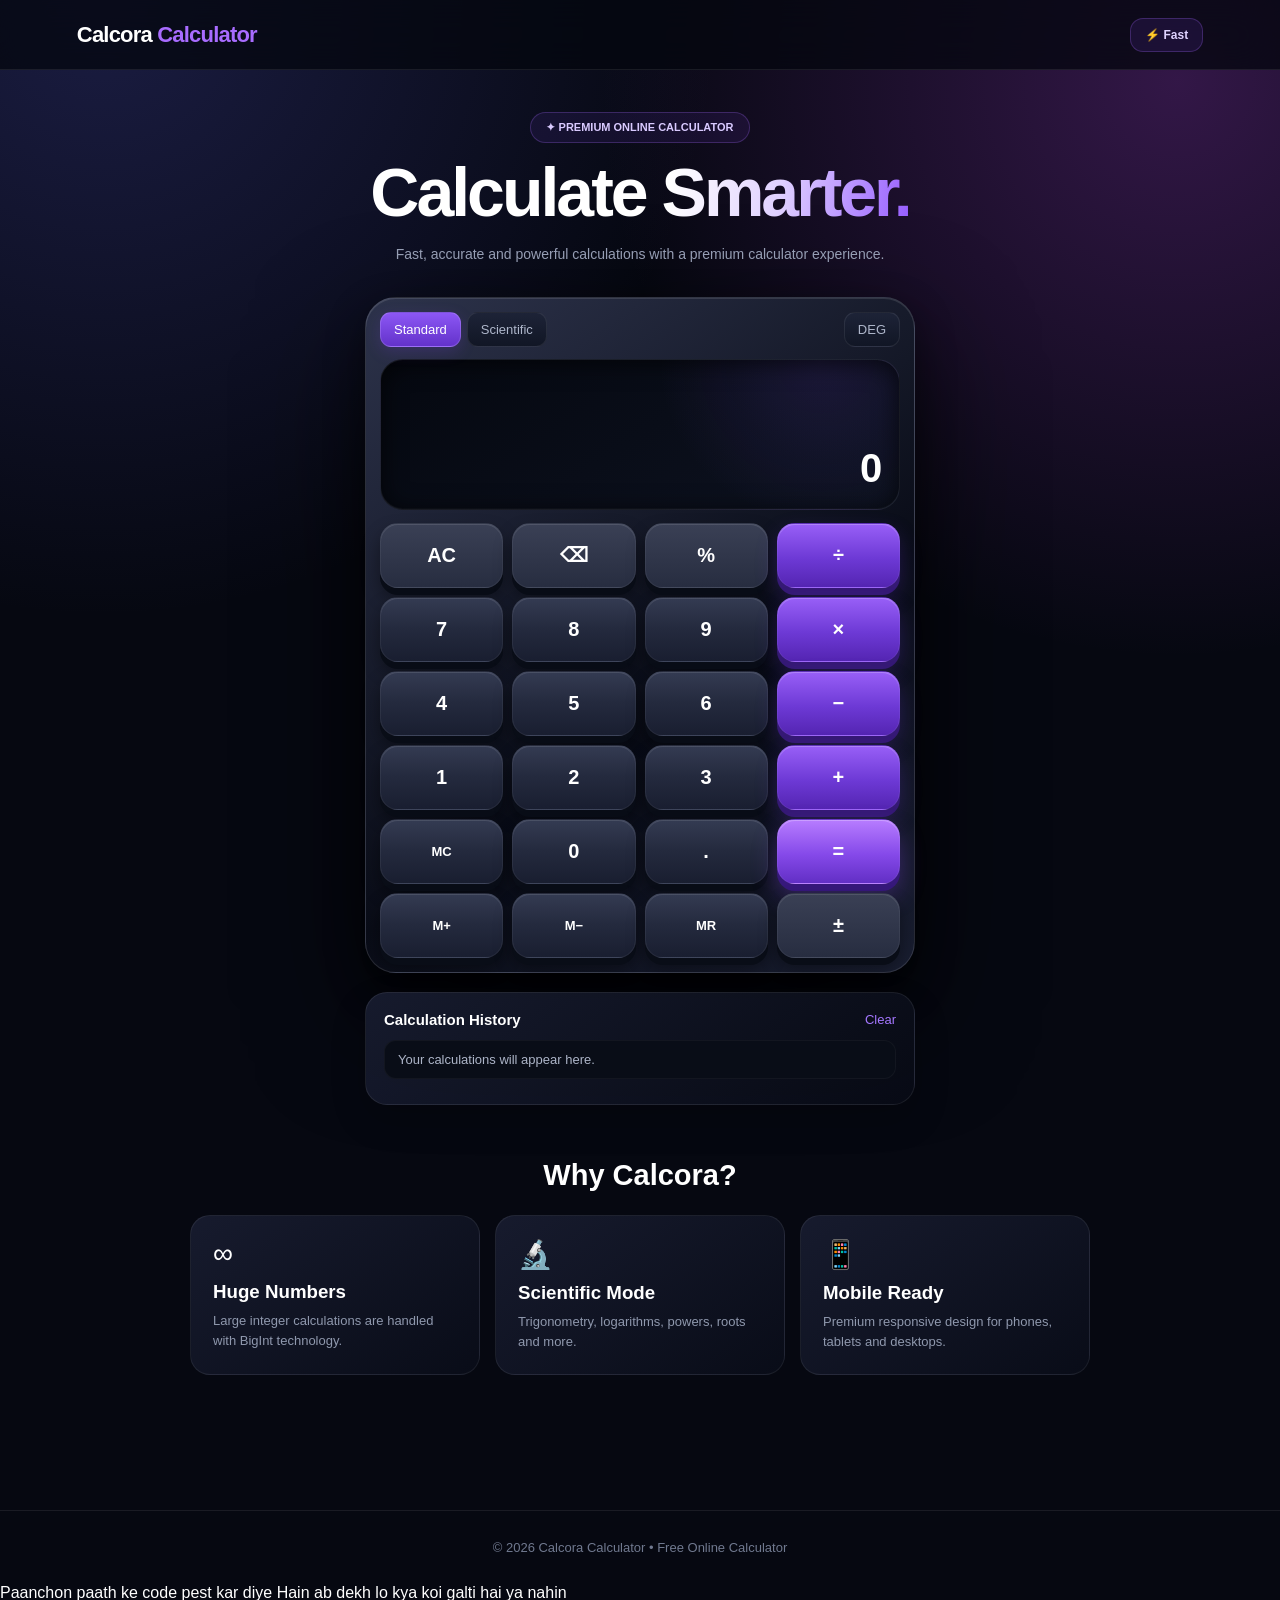
==== commit 382f65bd: "Update index.html" ====
--- a/index.html
+++ b/index.html
@@ -1,1406 +1,532 @@
-<!DOCTYPE html>
-<html lang="en">
-<head>
-<meta charset="UTF-8">
-<meta name="viewport" content="width=device-width, initial-scale=1.0">
-
-<title>Calcora Calculator - Free Online Calculator</title>
-
-<meta name="description"
-content="Calcora is a fast, powerful and premium free online calculator with scientific calculations and huge number support.">
-
-<style>
-
-*{
-  box-sizing:border-box;
-  margin:0;
-  padding:0;
-  -webkit-tap-highlight-color:transparent;
-}
-
-:root{
-  --bg:#070912;
-  --panel:#111628;
-  --key:#20263a;
-  --purple:#7b43e8;
-  --purple2:#aa6cff;
-  --text:#fff;
-  --muted:#8f98ae;
-}
-
-html{
-  scroll-behavior:smooth;
-}
-
-body{
-  min-height:100vh;
-  color:var(--text);
-  font-family:Arial,Helvetica,sans-serif;
-
-  background:
-    radial-gradient(
-      circle at 10% 0%,
-      rgba(78,76,170,.42),
-      transparent 30%
-    ),
-    radial-gradient(
-      circle at 90% 8%,
-      rgba(145,55,177,.30),
-      transparent 30%
-    ),
-    #070912;
-}
-
-
-/* HEADER */
-
-header{
-  height:70px;
-  padding:0 6%;
-
-  display:flex;
-  align-items:center;
-  justify-content:space-between;
-
-  background:rgba(5,7,14,.78);
-  border-bottom:1px solid rgba(255,255,255,.08);
-
-  backdrop-filter:blur(20px);
-  -webkit-backdrop-filter:blur(20px);
-
-  position:sticky;
-  top:0;
-  z-index:20;
-}
-
-.logo{
-  font-size:22px;
-  font-weight:800;
-}
-
-.logo span{
-  color:#a66cff;
-}
-
-.status{
-  padding:9px 14px;
-  border-radius:13px;
-
-  color:#dfd2ff;
-  font-size:12px;
-  font-weight:600;
-
-  background:rgba(124,72,239,.12);
-  border:1px solid rgba(166,108,255,.25);
-}
-
-
-/* MAIN */
-
-main{
-  max-width:1000px;
-  margin:auto;
-  padding:40px 12px 75px;
-}
-
-
-/* HERO */
-
-.hero{
-  text-align:center;
-  margin-bottom:30px;
-}
-
-.badge{
-  display:inline-flex;
-  padding:8px 14px;
-  border-radius:999px;
-
-  color:#d8c9ff;
-  font-size:12px;
-  font-weight:600;
-
-  background:rgba(124,72,239,.10);
-  border:1px solid rgba(166,108,255,.25);
-}
-
-.hero h1{
-  margin-top:15px;
-
-  font-size:clamp(42px,8vw,68px);
-  line-height:.98;
-  letter-spacing:-2.8px;
-}
-
-.gradient{
-  background:
-    linear-gradient(
-      100deg,
-      #ffffff,
-      #d7c5ff,
-      #965bff
-    );
-
-  -webkit-background-clip:text;
-  background-clip:text;
-  color:transparent;
-}
-
-.hero p{
-  max-width:590px;
-  margin:16px auto 0;
-
-  color:#959db2;
-  font-size:14px;
-  line-height:1.65;
-}
-
-
-/* CALCULATOR */
-
-.calculator-wrap{
-  width:100%;
-  max-width:540px;
-  margin:auto;
-}
-
-.calculator{
-  padding:14px;
-  border-radius:31px;
-
-  background:
-    linear-gradient(
-      145deg,
-      rgba(44,50,73,.98),
-      rgba(10,13,24,.99) 60%,
-      rgba(24,29,47,.98)
-    );
-
-  border:1px solid rgba(255,255,255,.13);
-
-  box-shadow:
-    0 40px 110px rgba(0,0,0,.68),
-    0 12px 35px rgba(0,0,0,.40),
-    inset 0 1px rgba(255,255,255,.10);
-}
-
-
-/* TOP */
-
-.topbar{
-  display:flex;
-  align-items:center;
-  justify-content:space-between;
-  margin-bottom:12px;
-}
-
-.modes{
-  display:flex;
-  gap:6px;
-}
-
-.modes button,
-.angle{
-  border:1px solid rgba(255,255,255,.08);
-
-  color:#aeb6ca;
-
-  background:
-    linear-gradient(
-      180deg,
-      #1c2235,
-      #111624
-    );
-
-  padding:9px 12px;
-  border-radius:11px;
-
-  cursor:pointer;
-}
-
-.modes .active{
-  color:white;
-
-  background:
-    linear-gradient(
-      180deg,
-      #8956f3,
-      #6332ca
-    );
-}
-
-
-/* DISPLAY */
-
-.display{
-  min-height:150px;
-  padding:17px;
-  margin-bottom:13px;
-
-  border-radius:23px;
-  overflow:hidden;
-
-  background:
-    radial-gradient(
-      circle at 80% 0%,
-      rgba(125,80,230,.13),
-      transparent 35%
-    ),
-    linear-gradient(
-      145deg,
-      #060911,
-      #0e1321
-    );
-
-  border:1px solid rgba(255,255,255,.07);
-
-  box-shadow:
-    inset 0 2px 20px rgba(0,0,0,.58),
-    inset 0 -1px rgba(255,255,255,.03);
-
-  display:flex;
-  flex-direction:column;
-  justify-content:flex-end;
-}
-
-.expression{
-  min-height:24px;
-
-  color:#727c95;
-  font-size:14px;
-
-  text-align:right;
-
-  white-space:nowrap;
-  overflow-x:auto;
-
-  margin-bottom:3px;
-}
-
-#display{
-  width:100%;
-
-  border:0;
-  outline:0;
-  background:transparent;
-
-  color:white;
-
-  text-align:right;
-
-  font-size:40px;
-  font-weight:750;
-
-  letter-spacing:-1.2px;
-}
-
-
-/* SCIENTIFIC */
-
-.scientific{
-  display:none;
-
-  grid-template-columns:repeat(5,1fr);
-
-  gap:7px;
-
-  margin-bottom:10px;
-}
-
-.scientific.show{
-  display:grid;
-}
-
-.scientific button{
-  height:44px;
-
-  border:1px solid rgba(255,255,255,.06);
-  border-radius:12px;
-
-  color:#d0d6e6;
-
-  background:
-    linear-gradient(
-      180deg,
-      #252c42,
-      #181e30
-    );
-
-  cursor:pointer;
-}
-
-.scientific button:active{
-  transform:translateY(3px) scale(.97);
-}
-
-
-/* KEYS */
-
-.keys{
-  display:grid;
-  grid-template-columns:repeat(4,1fr);
-  gap:9px;
-}
-
-.key{
-  position:relative;
-
-  height:65px;
-
-  border:1px solid rgba(255,255,255,.055);
-  border-radius:18px;
-
-  color:white;
-
-  font-size:20px;
-  font-weight:650;
-
-  background:
-    linear-gradient(
-      180deg,
-      #323950,
-      #22283b 48%,
-      #181d2e
-    );
-
-  cursor:pointer;
-
-  box-shadow:
-    0 7px 0 #0b0f19,
-    0 10px 18px rgba(0,0,0,.36),
-    inset 0 1px rgba(255,255,255,.11);
-
-  transition:
-    transform .075s ease,
-    filter .12s ease,
-    box-shadow .075s ease;
-}
-
-.key:hover{
-  filter:brightness(1.12);
-}
-
-.key:active{
-  transform:translateY(6px) scale(.975);
-
-  box-shadow:
-    0 1px 0 #0b0f19,
-    0 3px 7px rgba(0,0,0,.35),
-    inset 0 3px 8px rgba(0,0,0,.28);
-}
-
-.function{
-  background:
-    linear-gradient(
-      180deg,
-      #383e53,
-      #252b3e
-    );
-}
-
-.operator{
-  background:
-    linear-gradient(
-      180deg,
-      #955ff6,
-      #6b38d3 55%,
-      #5425b1
-    );
-
-  box-shadow:
-    0 7px 0 #351a75,
-    0 10px 21px rgba(103,54,207,.28),
-    inset 0 1px rgba(255,255,255,.21);
-}
-
-.equals{
-  background:
-    linear-gradient(
-      180deg,
-      #b47aff,
-      #8247e9 55%,
-      #622fc4
-    );
-
-  box-shadow:
-    0 7px 0 #36187b,
-    0 12px 25px rgba(132,70,232,.34),
-    inset 0 1px rgba(255,255,255,.25);
-}
-
-.memory{
-  font-size:13px;
-}
-
-
-/* HISTORY */
-
-.history{
-  margin-top:19px;
-  padding:18px;
-
-  border-radius:22px;
-
-  background:
-    linear-gradient(
-      145deg,
-      rgba(24,29,48,.86),
-      rgba(9,12,22,.86)
-    );
-
-  border:1px solid rgba(255,255,255,.08);
-}
-
-.history-head{
-  display:flex;
-  align-items:center;
-  justify-content:space-between;
-
-  margin-bottom:12px;
-}
-
-.history-head button{
-  border:0;
-  background:none;
-  color:#a477ff;
-  cursor:pointer;
-}
-
-.history-list{
-  max-height:190px;
-  overflow:auto;
-}
-
-.history-item{
-  padding:11px 13px;
-  margin-bottom:7px;
-
-  border-radius:12px;
-
-  background:#090d17;
-  border:1px solid rgba(255,255,255,.04);
-
-  color:#adb5c8;
-  font-size:13px;
-
-  word-break:break-all;
-}
-
-
-/* FEATURES */
-
-.features{
-  max-width:900px;
-  margin:52px auto 0;
-}
-
-.features h2{
-  text-align:center;
-  font-size:29px;
-  margin-bottom:22px;
-}
-
-.cards{
-  display:grid;
-  grid-template-columns:repeat(3,1fr);
-  gap:15px;
-}
-
-.card{
-  padding:22px;
-  border-radius:20px;
-
-  background:
-    linear-gradient(
-      145deg,
-      rgba(27,32,52,.78),
-      rgba(11,15,27,.78)
-    );
-
-  border:1px solid rgba(255,255,255,.07);
-}
-
-.card-icon{
-  font-size:28px;
-  margin-bottom:11px;
-}
-
-.card h3{
-  margin-bottom:8px;
-}
-
-.card p{
-  color:#8f98ad;
-  font-size:13px;
-  line-height:1.55;
-}
-
-
-/* FOOTER */
-
-footer{
-  margin-top:58px;
-  padding:28px 15px;
-
-  text-align:center;
-
-  border-top:1px solid rgba(255,255,255,.08);
-
-  color:#70798f;
-  font-size:13px;
-}
-
-
-/* MOBILE */
-
-@media(max-width:600px){
-
-  header{
-    padding:0 14px;
-  }
-
-  .logo{
-    font-size:19px;
-  }
-
-  main{
-    padding:28px 8px 55px;
-  }
-
-  .hero h1{
-    font-size:43px;
-  }
-
-  .calculator{
-    padding:10px;
-    border-radius:27px;
-  }
-
-  .display{
-    min-height:132px;
-  }
-
-  #display{
-    font-size:33px;
-  }
-
-  .key{
-    height:61px;
-    border-radius:16px;
-  }
-
-  .scientific{
-    gap:5px;
-  }
-
-  .scientific button{
-    height:41px;
-    font-size:11px;
-  }
-
-  .cards{
-    grid-template-columns:1fr;
-  }
-
-}
-
-</style>
-</head>
-
-
-<body>
-
-<header>
-
-  <div class="logo">
-    Calcora <span>Calculator</span>
-  </div>
-
-  <div class="status">
-    ⚡ Fast
-  </div>
-
-</header>
-
-
-<main>
-
-<section class="hero">
-
-  <div class="badge">
-    ✦ PREMIUM ONLINE CALCULATOR
-  </div>
-
-  <h1>
-    Calculate
-    <span class="gradient">
-      Smarter.
-    </span>
-  </h1>
-
-  <p>
-    Fast, accurate and powerful calculations
-    with a premium calculator experience.
-  </p>
-
-</section>
-
-
-<div class="calculator-wrap">
-
-<div class="calculator">
-
-
-<div class="topbar">
-
-  <div class="modes">
-
-    <button
-      id="standardBtn"
-      class="active"
-      onclick="setMode('standard')">
-      Standard
-    </button>
-
-    <button
-      id="scientificBtn"
-      onclick="setMode('scientific')">
-      Scientific
-    </button>
-
-  </div>
-
-  <button
-    class="angle"
-    id="angleBtn"
-    onclick="toggleAngle()">
-    DEG
-  </button>
-
-</div>
-
-
-<div class="display">
-
-  <div
-    id="expression"
-    class="expression">
-  </div>
-
-  <input
-    id="display"
-    value="0"
-    readonly>
-
-</div>
-
-
-<div
-  id="scientific"
-  class="scientific">
-
-  <button onclick="special('sin')">sin</button>
-  <button onclick="special('cos')">cos</button>
-  <button onclick="special('tan')">tan</button>
-  <button onclick="special('log')">log</button>
-  <button onclick="special('ln')">ln</button>
-
-  <button onclick="special('sqrt')">√</button>
-  <button onclick="special('square')">x²</button>
-  <button onclick="special('cube')">x³</button>
-  <button onclick="special('pi')">π</button>
-  <button onclick="special('e')">e</button>
-
-  <button onclick="special('inverse')">1/x</button>
-  <button onclick="special('factorial')">x!</button>
-  <button onclick="press('**')">xʸ</button>
-  <button onclick="press('(')">(</button>
-  <button onclick="press(')')">)</button>
-
-</div>
-
-
-<div class="keys">
-
-  <button class="key function" onclick="clearAll()">AC</button>
-
-  <button class="key function" onclick="backspace()">⌫</button>
-
-  <button class="key function" onclick="percent()">%</button>
-
-  <button class="key operator" onclick="press('/')">÷</button>
-
-
-  <button class="key" onclick="press('7')">7</button>
-  <button class="key" onclick="press('8')">8</button>
-  <button class="key" onclick="press('9')">9</button>
-
-  <button class="key operator" onclick="press('*')">×</button>
-
-
-  <button class="key" onclick="press('4')">4</button>
-  <button class="key" onclick="press('5')">5</button>
-  <button class="key" onclick="press('6')">6</button>
-
-  <button class="key operator" onclick="press('-')">−</button>
-
-
-  <button class="key" onclick="press('1')">1</button>
-  <button class="key" onclick="press('2')">2</button>
-  <button class="key" onclick="press('3')">3</button>
-
-  <button class="key operator" onclick="press('+')">+</button>
-
-
-  <button class="key memory" onclick="memoryClear()">MC</button>
-
-  <button class="key" onclick="press('0')">0</button>
-
-  <button class="key" onclick="press('.')">.</button>
-
-  <button class="key equals" onclick="calculate()">=</button>
-
-
-  <button class="key memory" onclick="memoryAdd()">M+</button>
-
-  <button class="key memory" onclick="memorySubtract()">M−</button>
-
-  <button class="key memory" onclick="memoryRecall()">MR</button>
-
-  <button class="key function" onclick="toggleSign()">±</button>
-
-</div>
-
-</div>
-
-
-<div class="history">
-
-  <div class="history-head">
-
-    <strong>
-      Calculation History
-    </strong>
-
-    <button onclick="clearHistory()">
-      Clear
-    </button>
-
-  </div>
-
-  <div
-    id="historyList"
-    class="history-list">
-
-    <div class="history-item">
-      Your calculations will appear here.
-    </div>
-
-  </div>
-
-</div>
-
-</div>
-
-
-<section class="features">
-
-  <h2>Why Calcora?</h2>
-
-  <div class="cards">
-
-    <div class="card">
-
-      <div class="card-icon">∞</div>
-
-      <h3>Huge Numbers</h3>
-
-      <p>
-        Large integer calculations
-        are handled with BigInt technology.
-      </p>
-
-    </div>
-
-
-    <div class="card">
-
-      <div class="card-icon">🔬</div>
-
-      <h3>Scientific Mode</h3>
-
-      <p>
-        Trigonometry, logarithms,
-        powers, roots and more.
-      </p>
-
-    </div>
-
-
-    <div class="card">
-
-      <div class="card-icon">📱</div>
-
-      <h3>Mobile Ready</h3>
-
-      <p>
-        Premium responsive design
-        for phones, tablets and desktops.
-      </p>
-
-    </div>
-
-  </div>
-
-</section>
-
-</main>
-
-
-<footer>
-  © 2026 Calcora Calculator • Free Online Calculator
-</footer>
-
-
-
-<script>
-
-/* =====================================================
-   CALCORA CALCULATOR ENGINE
-   ===================================================== */
-
-let current = "";
-let memory = 0;
-let angleMode = "DEG";
-
-const display = document.getElementById("display");
-const expression = document.getElementById("expression");
-const historyList = document.getElementById("historyList");
-
-
-/* =====================================================
-   DISPLAY
-   ===================================================== */
-
-function update(){
-
-  display.value = current || "0";
-
-}
-
-
-/* =====================================================
-   BUTTON SOUND
-   ===================================================== */
-
-let audioContext = null;
+<!DOCTYPE html>  <html lang="en">  
+<head>  
+<meta charset="UTF-8">  
+<meta name="viewport" content="width=device-width,initial-scale=1">  
+<title>Calcora Calculator - Free Online Calculator</title>  
+<meta name="description" content="Calcora is a fast, powerful and premium free online calculator.">  <style>  
+*{box-sizing:border-box;margin:0;padding:0;-webkit-tap-highlight-color:transparent}  
+:root{--bg:#060811;--text:#fff;--muted:#9099b0;--purple:#7c43e8;--light:#a86cff}  
+html{scroll-behavior:smooth}  
+body{  
+min-height:100vh;color:var(--text);font-family:Inter,Arial,sans-serif;  
+background:radial-gradient(circle at 8% 0%,#4a4cb44d,transparent 31%),  
+radial-gradient(circle at 92% 5%,#9136b952,transparent 30%),var(--bg)  
+}  
+header{  
+height:70px;padding:0 6%;display:flex;align-items:center;  
+justify-content:space-between;position:sticky;top:0;z-index:50;  
+background:#05070fc2;border-bottom:1px solid #ffffff14;  
+backdrop-filter:blur(22px)  
+}  
+.logo{font-size:22px;font-weight:800;letter-spacing:-.8px}  
+.logo span{color:var(--light)}  
+.status{  
+padding:9px 14px;border-radius:13px;color:#dfd3ff;font-size:12px;  
+font-weight:700;background:#7c43e821;border:1px solid #a86cff40  
+}  
+main{width:100%;max-width:1000px;margin:auto;padding:42px 12px 75px}  
+.hero{text-align:center;margin-bottom:31px}  
+.badge{  
+display:inline-flex;padding:8px 15px;border-radius:999px;color:#d9caff;  
+font-size:11px;font-weight:700;background:#7c43e81a;border:1px solid #a86cff40  
+}  
+.hero h1{margin-top:16px;font-size:clamp(42px,8vw,68px);line-height:.98;letter-spacing:-3px}  
+.gradient{  
+background:linear-gradient(100deg,#fff 5%,#dfd0ff 48%,#965cff);  
+-webkit-background-clip:text;background-clip:text;color:transparent  
+}  
+.hero p{max-width:610px;margin:17px auto 0;color:#969eb4;font-size:14px;line-height:1.65}  
+.calculator-wrap{width:100%;max-width:550px;margin:auto}.calculator{  
+padding:14px;border-radius:31px;  
+background:linear-gradient(145deg,#2d334b,#090c17 60%,#191e31);  
+border:1px solid #ffffff21;  
+box-shadow:0 45px 115px #000b,0 15px 38px #0006,inset 0 1px #ffffff1c  
+}  
+.topbar{display:flex;align-items:center;justify-content:space-between;margin-bottom:12px}  
+.modes{display:flex;gap:6px}  
+.modes button,.angle{  
+border:1px solid #ffffff14;color:#aeb6ca;  
+background:linear-gradient(#1d2337,#111625);  
+padding:9px 13px;border-radius:11px;font-size:13px;cursor:pointer;transition:.15s  
+}  
+.modes button:active,.angle:active{transform:scale(.94)}  
+.modes button:hover,.angle:hover{filter:brightness(1.12)}  
+.modes .active{  
+color:#fff;background:linear-gradient(#8c57f5,#6332ca);  
+border-color:#cdb4ff40;box-shadow:0 5px 16px #7c43e833  
+}  
+.display{  
+min-height:151px;padding:18px;margin-bottom:13px;border-radius:23px;  
+overflow:hidden;display:flex;flex-direction:column;justify-content:flex-end;  
+background:radial-gradient(circle at 85% 0%,#7d50e626,transparent 35%),linear-gradient(145deg,#050810,#0d1220);  
+border:1px solid #ffffff12;box-shadow:inset 0 3px 24px #000a,inset 0 -1px #ffffff08  
+}  
+.expression{  
+min-height:23px;margin-bottom:4px;color:#737d96;font-size:14px;text-align:right;  
+white-space:nowrap;overflow-x:auto;scrollbar-width:none  
+}  
+.expression::-webkit-scrollbar{display:none}  
+#display{  
+width:100%;padding:0;border:0;outline:0;background:transparent;color:#fff;  
+text-align:right;font:750 40px Inter,Arial,sans-serif;letter-spacing:-1.2px;overflow:hidden  
+}  
+.scientific{  
+display:none;grid-template-columns:repeat(5,1fr);gap:7px;margin-bottom:10px  
+}  
+.scientific.show{display:grid}  
+.scientific button{  
+height:44px;border:1px solid #ffffff10;border-radius:12px;color:#d5daea;  
+background:linear-gradient(#282f46,#181e31);font-size:13px;cursor:pointer;  
+box-shadow:inset 0 1px #ffffff10;transition:.12s  
+}  
+.scientific button:hover{filter:brightness(1.12)}  
+.scientific button:active{transform:translateY(3px) scale(.97)}  
+.keys{display:grid;grid-template-columns:repeat(4,1fr);gap:9px}  
+.key{  
+position:relative;height:65px;border:1px solid #ffffff0e;border-radius:18px;color:#fff;  
+font-size:20px;font-weight:650;background:linear-gradient(#343b52,#242a3e 48%,#191e30);  
+cursor:pointer;user-select:none;box-shadow:0 7px 0 #090d17,0 10px 18px #0006,inset 0 1px #ffffff1c;  
+transition:.075s  
+}  
+.key:hover{filter:brightness(1.12)}  
+.key:active{transform:translateY(6px) scale(.975);box-shadow:0 1px #090d17,0 3px 7px #0006,inset 0 3px 8px #0005}  
+.function{background:linear-gradient(#3a4055,#272d40)}  
+.operator{  
+background:linear-gradient(#985ff7,#6d39d5 55%,#5425b2);  
+box-shadow:0 7px 0 #351975,0 10px 21px #6736cf47,inset 0 1px #ffffff38  
+}  
+.equals{  
+background:linear-gradient(#b77cff,#8549e9 55%,#622fc5);  
+box-shadow:0 7px 0 #36187b,0 12px 25px #8446e858,inset 0 1px #ffffff42  
+}  
+.memory{font-size:13px}  
+.history{  
+margin-top:19px;padding:18px;border-radius:22px;  
+background:linear-gradient(145deg,#191e32e0,#080b15e0);  
+border:1px solid #ffffff14;box-shadow:0 15px 35px #0003  
+}  
+.history-head{display:flex;align-items:center;justify-content:space-between;margin-bottom:12px}  
+.history-head strong{font-size:15px}  
+.history-head button{border:0;background:none;color:#a477ff;font-size:13px;cursor:pointer}  
+.history-list{max-height:190px;overflow:auto}  
+.history-item{  
+padding:11px 13px;margin-bottom:7px;border-radius:12px;background:#090d17;  
+border:1px solid #ffffff0a;color:#adb5c8;font-size:13px;word-break:break-all  
+}  
+.features{max-width:900px;margin:54px auto 0}  
+.features h2{text-align:center;font-size:29px;margin-bottom:23px}  
+.cards{display:grid;grid-template-columns:repeat(3,1fr);gap:15px}  
+.card{  
+padding:22px;border-radius:20px;background:linear-gradient(145deg,#1b2035cc,#0a0e1acc);  
+border:1px solid #ffffff12;transition:.2s  
+}  
+.card:hover{transform:translateY(-4px);border-color:#a66cff33}  
+.card-icon{font-size:28px;margin-bottom:11px}  
+.card h3{margin-bottom:8px}  
+.card p{color:#8f98ad;font-size:13px;line-height:1.55}  
+footer{  
+margin-top:60px;padding:29px 15px;text-align:center;  
+border-top:1px solid #ffffff14;color:#70798f;font-size:13px  
+}  
+@media(max-width:600px){  
+header{padding:0 14px}.logo{font-size:19px}  
+main{padding:29px 8px 55px}.hero h1{font-size:43px;letter-spacing:-2px}  
+.hero p{font-size:13px;padding:0 8px}.calculator{padding:10px;border-radius:27px}  
+.display{min-height:133px;padding:16px}#display{font-size:33px}  
+.key{height:61px;border-radius:16px;font-size:18px}  
+.scientific{gap:5px}.scientific button{height:41px;font-size:11px}  
+.cards{grid-template-columns:1fr}.card{padding:20px}  
+}  
+@media(max-width:360px){  
+.key{height:56px;font-size:17px}.modes button,.angle{padding:8px 9px;font-size:11px}  
+.display{min-height:120px}#display{font-size:29px}  
+}  
+</style>  </head>  <body>  <header>  
+<div class="logo">Calcora <span>Calculator</span></div>  
+<div class="status">⚡ Fast</div>  
+</header>  <main>  <section class="hero">  
+<div class="badge">✦ PREMIUM ONLINE CALCULATOR</div>  
+<h1>Calculate <span class="gradient">Smarter.</span></h1>  
+<p>Fast, accurate and powerful calculations with a premium calculator experience.</p>  
+</section>  <div class="calculator-wrap">  <div class="calculator">  <div class="topbar">  
+<div class="modes">  
+<button id="standardBtn" class="active" onclick="setMode('standard')">Standard</button>  
+<button id="scientificBtn" onclick="setMode('scientific')">Scientific</button>  
+</div>  
+<button class="angle" id="angleBtn" onclick="toggleAngle()">DEG</button>  
+</div>  <div class="display">  
+<div id="expression" class="expression"></div>  
+<input id="display" value="0" readonly aria-label="Calculator display">  
+</div>  <div id="scientific" class="scientific">  
+<button onclick="special('sin')">sin</button>  
+<button onclick="special('cos')">cos</button>  
+<button onclick="special('tan')">tan</button>  
+<button onclick="special('log')">log</button>  
+<button onclick="special('ln')">ln</button>  
+<button onclick="special('sqrt')">√</button>  
+<button onclick="special('square')">x²</button>  
+<button onclick="special('cube')">x³</button>  
+<button onclick="special('pi')">π</button>  
+<button onclick="special('e')">e</button>  
+<button onclick="special('inverse')">1/x</button>  
+<button onclick="special('factorial')">x!</button>  
+<button onclick="press('**')">xʸ</button>  
+<button onclick="press('(')">(</button>  
+<button onclick="press(')')">)</button>  
+</div>  <div class="keys">  <button class="key function" onclick="clearAll()">AC</button>
+<button class="key function" onclick="backspace()">⌫</button>
+<button class="key function" onclick="percent()">%</button>
+<button class="key operator" onclick="press('/')">÷</button>
+
+<button class="key" onclick="press('7')">7</button>
+<button class="key" onclick="press('8')">8</button>
+<button class="key" onclick="press('9')">9</button>
+<button class="key operator" onclick="press('*')">×</button>
+
+<button class="key" onclick="press('4')">4</button>
+<button class="key" onclick="press('5')">5</button>
+<button class="key" onclick="press('6')">6</button>
+<button class="key operator" onclick="press('-')">−</button>
+
+<button class="key" onclick="press('1')">1</button>
+<button class="key" onclick="press('2')">2</button>
+<button class="key" onclick="press('3')">3</button>
+<button class="key operator" onclick="press('+')">+</button>
+
+<button class="key memory" onclick="memoryClear()">MC</button>
+<button class="key" onclick="press('0')">0</button>
+<button class="key" onclick="press('.')">.</button>
+<button class="key equals" onclick="calculate()">=</button>
+
+<button class="key memory" onclick="memoryAdd()">M+</button>
+<button class="key memory" onclick="memorySubtract()">M−</button>
+<button class="key memory" onclick="memoryRecall()">MR</button>
+<button class="key function" onclick="toggleSign()">±</button>
+
+</div>  
+</div>  <div class="history">  
+<div class="history-head">  
+<strong>Calculation History</strong>  
+<button onclick="clearHistory()">Clear</button>  
+</div>  
+<div id="historyList" class="history-list">  
+<div class="history-item">Your calculations will appear here.</div>  
+</div>  
+</div>  </div><script>  
+let current="",memory=0,angleMode="DEG";  const display=document.getElementById("display"),
+expression=document.getElementById("expression"),
+historyList=document.getElementById("historyList");
+
+function update(){display.value=current||"0"}
+
+let audioContext;
 
 function buttonSound(){
-
-  try{
-
-    const AudioContext =
-      window.AudioContext ||
-      window.webkitAudioContext;
-
-    if(!AudioContext) return;
-
-    if(!audioContext){
-
-      audioContext =
-        new AudioContext();
-
-    }
-
-    if(audioContext.state === "suspended"){
-
-      audioContext.resume();
-
-    }
-
-    const oscillator =
-      audioContext.createOscillator();
-
-    const gain =
-      audioContext.createGain();
-
-    oscillator.type = "sine";
-
-    oscillator.frequency.setValueAtTime(
-      620,
-      audioContext.currentTime
-    );
-
-    oscillator.frequency.exponentialRampToValueAtTime(
-      400,
-      audioContext.currentTime + 0.035
-    );
-
-    gain.gain.setValueAtTime(
-      0.045,
-      audioContext.currentTime
-    );
-
-    gain.gain.exponentialRampToValueAtTime(
-      0.001,
-      audioContext.currentTime + 0.055
-    );
-
-    oscillator.connect(gain);
-    gain.connect(audioContext.destination);
-
-    oscillator.start();
-
-    oscillator.stop(
-      audioContext.currentTime + 0.06
-    );
-
-  }catch(error){
-
-    /* Sound is optional */
-
-  }
-
-}
-
-
-/* =====================================================
-   PRESS
-   ===================================================== */
-
-function press(value){
-
-  buttonSound();
-
-  if(current === "Error"){
-    current = "";
-  }
-
-  current += value;
-
-  update();
-
-}
-
-
-/* =====================================================
-   CLEAR
-   ===================================================== */
+try{
+const A=window.AudioContext||window.webkitAudioContext;
+if(!A)return;
+audioContext??=new A;
+audioContext.resume();
+const o=audioContext.createOscillator(),g=audioContext.createGain();
+o.type="sine";o.frequency.value=620;
+g.gain.setValueAtTime(.045,audioContext.currentTime);
+g.gain.exponentialRampToValueAtTime(.001,audioContext.currentTime+.055);
+o.connect(g);g.connect(audioContext.destination);
+o.start();o.stop(audioContext.currentTime+.06);
+}catch{}
+}
+
+function press(v){
+buttonSound();
+if(current==="Error")current="";
+current+=v;
+update();
+}
 
 function clearAll(){
-
-  buttonSound();
-
-  current = "";
-  expression.textContent = "";
-
-  update();
-
-}
-
-
-/* =====================================================
-   BACKSPACE
-   ===================================================== */
+buttonSound();
+current="";
+expression.textContent="";
+update();
+}
 
 function backspace(){
-
-  buttonSound();
-
-  if(current === "Error"){
-
-    current = "";
-
-  }else{
-
-    current = current.slice(0,-1);
-
-  }
-
-  update();
-
-}
-
-
-/* =====================================================
-   PERCENT
-   ===================================================== */
+buttonSound();
+current=current==="Error"?"":current.slice(0,-1);
+update();
+}
 
 function percent(){
-
-  buttonSound();
-
-  if(!current) return;
-
-  try{
-
-    const value = Number(current);
-
-    if(!Number.isFinite(value)){
-      throw new Error();
-    }
-
-    current = String(value / 100);
-
-    update();
-
-  }catch{
-
-    current = "Error";
-    update();
-
-  }
-
-}
-
-
-/* =====================================================
-   TOKENIZER FOR HUGE INTEGER MATH
-   ===================================================== */
-
-function tokenize(input){
-
-  const tokens =
-    input.match(
-      /\d+|[()+\-*]/g
-    );
-
-  if(!tokens){
-    throw new Error();
-  }
-
-  return tokens;
-
-}
-
-
-/* =====================================================
-   BIG INTEGER PARSER
-   Supports:
-
-   +
-   -
-   *
-   parentheses
-   unary minus
-
-   Example:
-
-   999999999999999999999999
-   *
-   888888888888888888888888
-   ===================================================== */
+buttonSound();
+if(!current)return;
+try{
+const n=Number(current);
+if(!Number.isFinite(n))throw 0;
+current=String(n/100);
+update();
+}catch{
+current="Error";update();
+}
+}
+
+function tokenize(s){
+const t=s.match(/\d+|[()+-*]/g);
+if(!t)throw 0;
+return t;
+}
 
 function calculateBigInteger(input){
-
-  const tokens = tokenize(input);
-
-  let position = 0;
-
-
-  function parseExpression(){
-
-    let result = parseTerm();
-
-    while(
-      position < tokens.length &&
-      (
-        tokens[position] === "+" ||
-        tokens[position] === "-"
-      )
-    ){
-
-      const operator =
-        tokens[position++];
-
-      const right =
-        parseTerm();
-
-      if(operator === "+"){
-
-        result += right;
-
-      }else{
-
-        result -= right;
-
-      }
-
-    }
-
-    return result;
-
-  }
-
-
-  function parseTerm(){
-
-    let result = parseFactor();
-
-    while(
-      position < tokens.length &&
-      tokens[position] === "*"
-    ){
-
-      position++;
-
-      const right =
-        parseFactor();
-
-      result *= right;
-
-    }
-
-    return result;
-
-  }
-
-
-  function parseFactor(){
-
-    if(position >= tokens.length){
-      throw new Error();
-    }
-
-
-    const token =
-      tokens[position];
-
-
-    /* Unary minus */
-
-    if(token === "-"){
-
-      position++;
-
-      return -parseFactor();
-
-    }
-
-
-    /* Unary plus */
-
-    if(token === "+"){
-
-      position++;
-
-      return parseFactor();
-
-    }
-
-
-    /* Parentheses */
-
-    if(token === "("){
-
-      position++;
-
-      const result =
-        parseExpression();
-
-      if(tokens[position] !== ")"){
-        throw new Error();
-      }
-
-      position++;
-
-      return result;
-
-    }
-
-
-    /* Number */
-
-    if(/^\d+$/.test(token)){
-
-      position++;
-
-      return BigInt(token);
-
-    }
-
-
-    throw new Error();
-
-  }
-
-
-  const result =
-    parseExpression();
-
-
-  if(position !== tokens.length){
-    throw new Error();
-  }
-
-
-  return result;
-
-}
-
-
-/* =====================================================
-   BIG INTEGER CHECK
-   ===================================================== */
-
-function isBigIntegerExpression(value){
-
-  return (
-    /^[0-9+\-*()\s]+$/.test(value) &&
-    !value.includes("**")
-  );
-
-}
-
-
-/* =====================================================
-   NORMAL CALCULATION
-   ===================================================== */
+const t=tokenize(input);let p=0;
+
+function expr(){
+let r=term();
+while(p<t.length&&(t[p]=="+"||t[p]=="-")){
+const op=t[p++],x=term();
+r=op=="+"?r+x:r-x;
+}
+return r;
+}
+
+function term(){
+let r=factor();
+while(p<t.length&&t[p]==""){
+p++;r=factor();
+}
+return r;
+}
+
+function factor(){
+if(p>=t.length)throw 0;
+const x=t[p];
+
+if(x=="-"){p++;return-factor()}
+if(x=="+"){p++;return factor()}
+
+if(x=="("){
+p++;const r=expr();
+if(t[p]!==")")throw 0;
+p++;return r;
+}
+
+if(/^\d+$/.test(x)){
+p++;return BigInt(x);
+}
+
+throw 0;
+}
+
+const r=expr();
+if(p!==t.length)throw 0;
+return r;
+}
+
+function isBigIntegerExpression(v){
+return /^[0-9+-*()\s]+$/.test(v)&&
+!v.includes(".")&&!v.includes("/")&&!v.includes("**");
+}
 
 function calculateNormal(input){
-
-  /*
-    JavaScript calculation is used only
-    for decimal / division / power calculations.
-  */
-
-  const safe =
-    input.replace(
-      /[^0-9+\-*/().]/g,
-      ""
-    );
-
-  if(!safe){
-    throw new Error();
-  }
-
-  const result =
-    Function(
-      '"use strict"; return (' +
-      safe +
-      ')'
-    )();
-
-
-  if(
-    typeof result !== "number" ||
-    !Number.isFinite(result)
-  ){
-
-    throw new Error();
-
-  }
-
-
-  return String(
-    Number(
-      result.toFixed(12)
-    )
-  );
-
-}
-
-
-/* =====================================================
-   CALCULATE
-   ===================================================== */
+const safe=input.replace(/[^0-9+-*/().]/g,"");
+if(!safe)throw 0;
+
+const r=Function('"use strict";return('+safe+')')();
+
+if(typeof r!=="number"||!Number.isFinite(r))throw 0;
+
+return String(Number(r.toFixed(12)));
+}
+
+function visibleExpression(v){
+return String(v).replace(/*/g,"×").replace(///g,"÷");
+}
 
 function calculate(){
-
-  buttonSound();
-
-  if(!current) return;
-
-  try{
-
-    const old =
-      current.trim();
-
-
-    /*
-      HUGE INTEGER MODE
-
-      If expression contains only:
-      numbers + - * ( )
-
-      BigInt parser handles it.
-    */
-
-    if(
-      isBigIntegerExpression(old)
-    ){
-
-      const result =
-        calculateBigInteger(old);
-
-      current =
-        result.toString();
-
-      expression.textContent =
-        visibleExpression(old) + " =";
-
-      update();
-
-      addHistory(
-        visibleExpression(old),
-        current
-      );
-
-      return;
-
-    }
-
-
-    /*
-      NORMAL MODE
-    */
-
-    const result =
-      calculateNormal(old);
-
-    current = result;
-
-    expression.textContent =
-      visibleExpression(old) + " =";
-
-    update();
-
-    addHistory(
-      visibleExpression(old),
-      current
-    );
-
-
-  }catch(error){
-
-    current = "Error";
-
-    expression.textContent = "";
-
-    update();
-
-  }
-
-}
-
-
-/* =====================================================
-   VISIBLE MATHEMATICAL SYMBOLS
-   ===================================================== */
-
-function visibleExpression(value){
-
-  return String(value)
-    .replace(/\*/g,"×")
-    .replace(/\//g,"÷");
-
-}
-
-
-/* =====================================================
-   HISTORY
-   ===================================================== */
+buttonSound();
+if(!current)return;
+
+try{
+const old=current.trim();
+
+if(isBigIntegerExpression(old)){
+current=calculateBigInteger(old).toString();
+}else{
+current=calculateNormal(old);
+}
+
+expression.textContent=visibleExpression(old)+" =";
+update();
+addHistory(visibleExpression(old),current);
+
+}catch{
+current="Error";
+expression.textContent="";
+update();
+}
+}
 
 function addHistory(a,b){
-
-  const +const first=historyList.querySelector(".history-item");
+
+if(first&&first.textContent.includes("Your calculations")){
+historyList.innerHTML="";
+}
+
+const item=document.createElement("div");
+item.className="history-item";
+item.textContent=a+" = "+b;
+historyList.prepend(item);
+}
+
+function clearHistory(){
+buttonSound();
+historyList.innerHTML=
+'<div class="history-item">Your calculations will appear here.</div>';
+}
+
+function setMode(mode){
+buttonSound();
+
+const sci=document.getElementById("scientific"),
+std=document.getElementById("standardBtn"),
+scib=document.getElementById("scientificBtn");
+
+if(mode==="scientific"){
+sci.classList.add("show");
+std.classList.remove("active");
+scib.classList.add("active");
+}else{
+sci.classList.remove("show");
+std.classList.add("active");
+scib.classList.remove("active");
+}
+}
+
+function toggleAngle(){
+buttonSound();
+angleMode=angleMode==="DEG"?"RAD":"DEG";
+document.getElementById("angleBtn").textContent=angleMode;
+}
+
+function radians(x){
+return angleMode==="DEG"?x*Math.PI/180:x;
+}function special(type){
+buttonSound();
+
+try{
+
+if(type==="pi"){press(String(Math.PI));return}
+if(type==="e"){press(String(Math.E));return}
+
+const x=Number(current);
+if(!Number.isFinite(x))throw 0;
+
+let r;
+
+if(type==="sin")r=Math.sin(radians(x));
+if(type==="cos")r=Math.cos(radians(x));
+if(type==="tan")r=Math.tan(radians(x));
+if(type==="log")r=Math.log10(x);
+if(type==="ln")r=Math.log(x);
+if(type==="sqrt")r=Math.sqrt(x);
+if(type==="square")r=xx;
+if(type==="cube")r=xx*x;
+if(type==="inverse")r=1/x;
+
+if(type==="factorial"){
+if(x<0||!Number.isInteger(x)||x>1000)throw 0;
+
+let f=1n;
+for(let i=2;i<=x;i++)f*=BigInt(i);
+
+current=f.toString();
+expression.textContent=x+"! =";
+update();
+addHistory(x+"!",current);
+return;
+}
+
+if(!Number.isFinite(r))throw 0;
+
+const old=current;
+current=String(Number(r.toFixed(12)));
+
+expression.textContent=type+"("+old+") =";
+update();
+addHistory(type+"("+old+")",current);
+
+}catch{
+current="Error";
+update();
+}
+}
+
+function memoryClear(){
+buttonSound();
+memory=0;
+}
+
+function memoryAdd(){
+buttonSound();
+const x=Number(current);
+if(Number.isFinite(x))memory+=x;
+}
+
+function memorySubtract(){
+buttonSound();
+const x=Number(current);
+if(Number.isFinite(x))memory-=x;
+}
+
+function memoryRecall(){
+buttonSound();
+current=String(memory);
+update();
+}
+
+function toggleSign(){
+buttonSound();
+
+if(!current||current==="0"||current==="Error")return;
+
+current=current.startsWith("-")
+?current.slice(1)
+:"-"+current;
+
+update();
+}
+
+document.addEventListener("keydown",e=>{
+const k=e.key;
+
+if(/^[0-9]$/.test(k))return press(k);
+
+if(["+","-","*","/","(",")","."].includes(k))
+return press(k);
+
+if(k==="Enter"||k==="=")return calculate();
+if(k==="Backspace")return backspace();
+if(k==="Escape")return clearAll();
+if(k==="%")return percent();
+});
+
+update();
+</script><section class="features">
+
+<h2>Why Calcora?</h2>  <div class="cards">  <div class="card">  
+<div class="card-icon">∞</div>  
+<h3>Huge Numbers</h3>  
+<p>Large integer calculations are handled with BigInt technology.</p>  
+</div>  <div class="card">  
+<div class="card-icon">🔬</div>  
+<h3>Scientific Mode</h3>  
+<p>Trigonometry, logarithms, powers, roots and more.</p>  
+</div>  <div class="card">  
+<div class="card-icon">📱</div>  
+<h3>Mobile Ready</h3>  
+<p>Premium responsive design for phones, tablets and desktops.</p>  
+</div>  </div>  
+</section>  </main>  <footer>  
+© 2026 Calcora Calculator • Free Online Calculator  
+</footer>  </body>  
+</html>  
+Paanchon paath ke code pest kar diye Hain ab dekh lo kya koi galti hai ya nahin
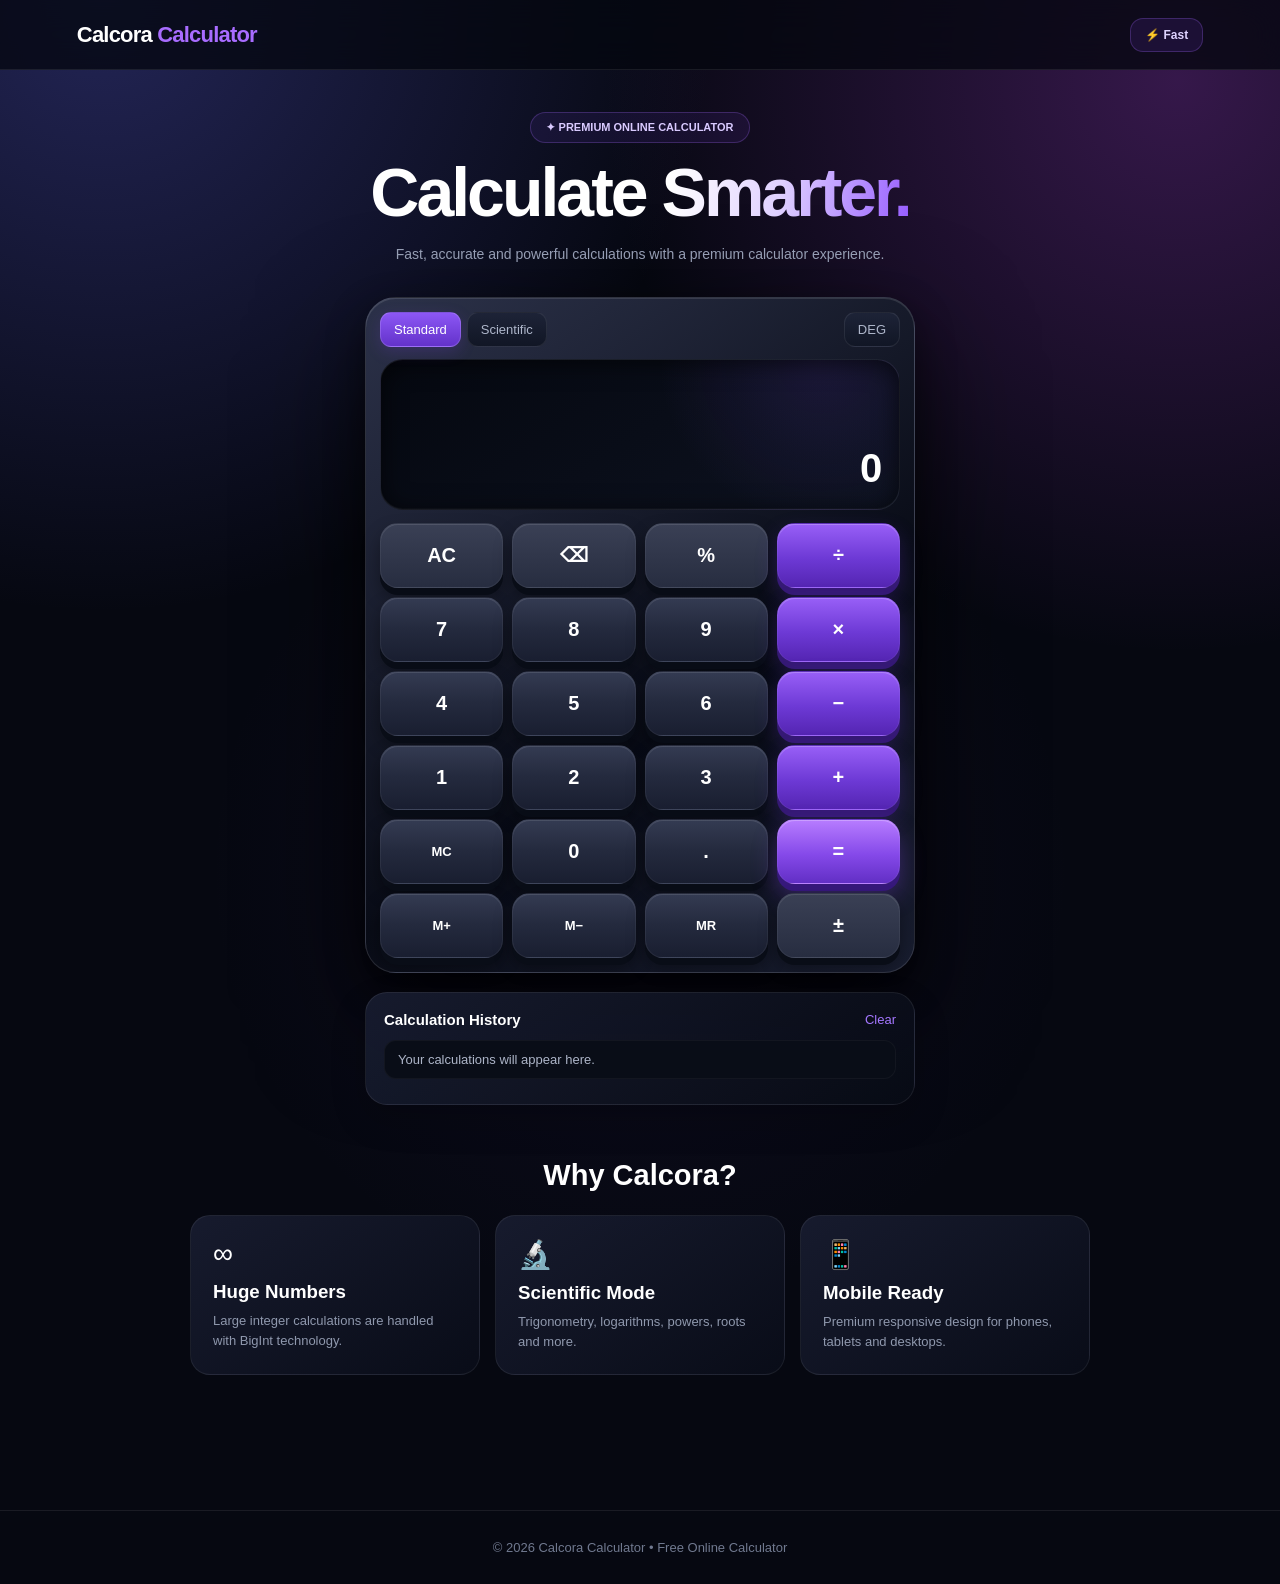
==== commit 2c98444d: "Update index.html" ====
--- a/index.html
+++ b/index.html
@@ -1,179 +1,629 @@
-<!DOCTYPE html>  <html lang="en">  
-<head>  
-<meta charset="UTF-8">  
-<meta name="viewport" content="width=device-width,initial-scale=1">  
-<title>Calcora Calculator - Free Online Calculator</title>  
-<meta name="description" content="Calcora is a fast, powerful and premium free online calculator.">  <style>  
-*{box-sizing:border-box;margin:0;padding:0;-webkit-tap-highlight-color:transparent}  
-:root{--bg:#060811;--text:#fff;--muted:#9099b0;--purple:#7c43e8;--light:#a86cff}  
-html{scroll-behavior:smooth}  
-body{  
-min-height:100vh;color:var(--text);font-family:Inter,Arial,sans-serif;  
-background:radial-gradient(circle at 8% 0%,#4a4cb44d,transparent 31%),  
-radial-gradient(circle at 92% 5%,#9136b952,transparent 30%),var(--bg)  
-}  
-header{  
-height:70px;padding:0 6%;display:flex;align-items:center;  
-justify-content:space-between;position:sticky;top:0;z-index:50;  
-background:#05070fc2;border-bottom:1px solid #ffffff14;  
-backdrop-filter:blur(22px)  
-}  
-.logo{font-size:22px;font-weight:800;letter-spacing:-.8px}  
-.logo span{color:var(--light)}  
-.status{  
-padding:9px 14px;border-radius:13px;color:#dfd3ff;font-size:12px;  
-font-weight:700;background:#7c43e821;border:1px solid #a86cff40  
-}  
-main{width:100%;max-width:1000px;margin:auto;padding:42px 12px 75px}  
-.hero{text-align:center;margin-bottom:31px}  
-.badge{  
-display:inline-flex;padding:8px 15px;border-radius:999px;color:#d9caff;  
-font-size:11px;font-weight:700;background:#7c43e81a;border:1px solid #a86cff40  
-}  
-.hero h1{margin-top:16px;font-size:clamp(42px,8vw,68px);line-height:.98;letter-spacing:-3px}  
-.gradient{  
-background:linear-gradient(100deg,#fff 5%,#dfd0ff 48%,#965cff);  
--webkit-background-clip:text;background-clip:text;color:transparent  
-}  
-.hero p{max-width:610px;margin:17px auto 0;color:#969eb4;font-size:14px;line-height:1.65}  
-.calculator-wrap{width:100%;max-width:550px;margin:auto}.calculator{  
-padding:14px;border-radius:31px;  
-background:linear-gradient(145deg,#2d334b,#090c17 60%,#191e31);  
-border:1px solid #ffffff21;  
-box-shadow:0 45px 115px #000b,0 15px 38px #0006,inset 0 1px #ffffff1c  
-}  
-.topbar{display:flex;align-items:center;justify-content:space-between;margin-bottom:12px}  
-.modes{display:flex;gap:6px}  
-.modes button,.angle{  
-border:1px solid #ffffff14;color:#aeb6ca;  
-background:linear-gradient(#1d2337,#111625);  
-padding:9px 13px;border-radius:11px;font-size:13px;cursor:pointer;transition:.15s  
-}  
-.modes button:active,.angle:active{transform:scale(.94)}  
-.modes button:hover,.angle:hover{filter:brightness(1.12)}  
-.modes .active{  
-color:#fff;background:linear-gradient(#8c57f5,#6332ca);  
-border-color:#cdb4ff40;box-shadow:0 5px 16px #7c43e833  
-}  
-.display{  
-min-height:151px;padding:18px;margin-bottom:13px;border-radius:23px;  
-overflow:hidden;display:flex;flex-direction:column;justify-content:flex-end;  
-background:radial-gradient(circle at 85% 0%,#7d50e626,transparent 35%),linear-gradient(145deg,#050810,#0d1220);  
-border:1px solid #ffffff12;box-shadow:inset 0 3px 24px #000a,inset 0 -1px #ffffff08  
-}  
-.expression{  
-min-height:23px;margin-bottom:4px;color:#737d96;font-size:14px;text-align:right;  
-white-space:nowrap;overflow-x:auto;scrollbar-width:none  
-}  
-.expression::-webkit-scrollbar{display:none}  
-#display{  
-width:100%;padding:0;border:0;outline:0;background:transparent;color:#fff;  
-text-align:right;font:750 40px Inter,Arial,sans-serif;letter-spacing:-1.2px;overflow:hidden  
-}  
-.scientific{  
-display:none;grid-template-columns:repeat(5,1fr);gap:7px;margin-bottom:10px  
-}  
-.scientific.show{display:grid}  
-.scientific button{  
-height:44px;border:1px solid #ffffff10;border-radius:12px;color:#d5daea;  
-background:linear-gradient(#282f46,#181e31);font-size:13px;cursor:pointer;  
-box-shadow:inset 0 1px #ffffff10;transition:.12s  
-}  
-.scientific button:hover{filter:brightness(1.12)}  
-.scientific button:active{transform:translateY(3px) scale(.97)}  
-.keys{display:grid;grid-template-columns:repeat(4,1fr);gap:9px}  
-.key{  
-position:relative;height:65px;border:1px solid #ffffff0e;border-radius:18px;color:#fff;  
-font-size:20px;font-weight:650;background:linear-gradient(#343b52,#242a3e 48%,#191e30);  
-cursor:pointer;user-select:none;box-shadow:0 7px 0 #090d17,0 10px 18px #0006,inset 0 1px #ffffff1c;  
-transition:.075s  
-}  
-.key:hover{filter:brightness(1.12)}  
-.key:active{transform:translateY(6px) scale(.975);box-shadow:0 1px #090d17,0 3px 7px #0006,inset 0 3px 8px #0005}  
-.function{background:linear-gradient(#3a4055,#272d40)}  
-.operator{  
-background:linear-gradient(#985ff7,#6d39d5 55%,#5425b2);  
-box-shadow:0 7px 0 #351975,0 10px 21px #6736cf47,inset 0 1px #ffffff38  
-}  
-.equals{  
-background:linear-gradient(#b77cff,#8549e9 55%,#622fc5);  
-box-shadow:0 7px 0 #36187b,0 12px 25px #8446e858,inset 0 1px #ffffff42  
-}  
-.memory{font-size:13px}  
-.history{  
-margin-top:19px;padding:18px;border-radius:22px;  
-background:linear-gradient(145deg,#191e32e0,#080b15e0);  
-border:1px solid #ffffff14;box-shadow:0 15px 35px #0003  
-}  
-.history-head{display:flex;align-items:center;justify-content:space-between;margin-bottom:12px}  
-.history-head strong{font-size:15px}  
-.history-head button{border:0;background:none;color:#a477ff;font-size:13px;cursor:pointer}  
-.history-list{max-height:190px;overflow:auto}  
-.history-item{  
-padding:11px 13px;margin-bottom:7px;border-radius:12px;background:#090d17;  
-border:1px solid #ffffff0a;color:#adb5c8;font-size:13px;word-break:break-all  
-}  
-.features{max-width:900px;margin:54px auto 0}  
-.features h2{text-align:center;font-size:29px;margin-bottom:23px}  
-.cards{display:grid;grid-template-columns:repeat(3,1fr);gap:15px}  
-.card{  
-padding:22px;border-radius:20px;background:linear-gradient(145deg,#1b2035cc,#0a0e1acc);  
-border:1px solid #ffffff12;transition:.2s  
-}  
-.card:hover{transform:translateY(-4px);border-color:#a66cff33}  
-.card-icon{font-size:28px;margin-bottom:11px}  
-.card h3{margin-bottom:8px}  
-.card p{color:#8f98ad;font-size:13px;line-height:1.55}  
-footer{  
-margin-top:60px;padding:29px 15px;text-align:center;  
-border-top:1px solid #ffffff14;color:#70798f;font-size:13px  
-}  
-@media(max-width:600px){  
-header{padding:0 14px}.logo{font-size:19px}  
-main{padding:29px 8px 55px}.hero h1{font-size:43px;letter-spacing:-2px}  
-.hero p{font-size:13px;padding:0 8px}.calculator{padding:10px;border-radius:27px}  
-.display{min-height:133px;padding:16px}#display{font-size:33px}  
-.key{height:61px;border-radius:16px;font-size:18px}  
-.scientific{gap:5px}.scientific button{height:41px;font-size:11px}  
-.cards{grid-template-columns:1fr}.card{padding:20px}  
-}  
-@media(max-width:360px){  
-.key{height:56px;font-size:17px}.modes button,.angle{padding:8px 9px;font-size:11px}  
-.display{min-height:120px}#display{font-size:29px}  
-}  
-</style>  </head>  <body>  <header>  
-<div class="logo">Calcora <span>Calculator</span></div>  
-<div class="status">⚡ Fast</div>  
-</header>  <main>  <section class="hero">  
-<div class="badge">✦ PREMIUM ONLINE CALCULATOR</div>  
-<h1>Calculate <span class="gradient">Smarter.</span></h1>  
-<p>Fast, accurate and powerful calculations with a premium calculator experience.</p>  
-</section>  <div class="calculator-wrap">  <div class="calculator">  <div class="topbar">  
-<div class="modes">  
-<button id="standardBtn" class="active" onclick="setMode('standard')">Standard</button>  
-<button id="scientificBtn" onclick="setMode('scientific')">Scientific</button>  
-</div>  
-<button class="angle" id="angleBtn" onclick="toggleAngle()">DEG</button>  
-</div>  <div class="display">  
-<div id="expression" class="expression"></div>  
-<input id="display" value="0" readonly aria-label="Calculator display">  
-</div>  <div id="scientific" class="scientific">  
-<button onclick="special('sin')">sin</button>  
-<button onclick="special('cos')">cos</button>  
-<button onclick="special('tan')">tan</button>  
-<button onclick="special('log')">log</button>  
-<button onclick="special('ln')">ln</button>  
-<button onclick="special('sqrt')">√</button>  
-<button onclick="special('square')">x²</button>  
-<button onclick="special('cube')">x³</button>  
-<button onclick="special('pi')">π</button>  
-<button onclick="special('e')">e</button>  
-<button onclick="special('inverse')">1/x</button>  
-<button onclick="special('factorial')">x!</button>  
-<button onclick="press('**')">xʸ</button>  
-<button onclick="press('(')">(</button>  
-<button onclick="press(')')">)</button>  
-</div>  <div class="keys">  <button class="key function" onclick="clearAll()">AC</button>
+<!DOCTYPE html>
+<html lang="en">
+<head>
+<meta charset="UTF-8">
+<meta name="viewport" content="width=device-width,initial-scale=1.0">
+
+<title>Calcora Calculator - Free Online Calculator</title>
+<meta name="description" content="Calcora is a fast, powerful and premium free online calculator.">
+
+<style>
+*{
+box-sizing:border-box;
+margin:0;
+padding:0;
+-webkit-tap-highlight-color:transparent;
+}
+
+:root{
+--bg:#060811;
+--text:#fff;
+--muted:#9099b0;
+--purple:#7c43e8;
+--light:#a86cff;
+}
+
+html{
+scroll-behavior:smooth;
+}
+
+body{
+min-height:100vh;
+color:var(--text);
+font-family:Inter,Arial,Helvetica,sans-serif;
+background:
+radial-gradient(circle at 8% 0%,rgba(74,76,180,.42),transparent 31%),
+radial-gradient(circle at 92% 5%,rgba(145,54,185,.34),transparent 30%),
+radial-gradient(circle at 50% 55%,rgba(83,47,150,.10),transparent 40%),
+var(--bg);
+}
+
+header{
+height:70px;
+padding:0 6%;
+display:flex;
+align-items:center;
+justify-content:space-between;
+position:sticky;
+top:0;
+z-index:50;
+background:rgba(5,7,15,.76);
+border-bottom:1px solid rgba(255,255,255,.08);
+backdrop-filter:blur(22px);
+-webkit-backdrop-filter:blur(22px);
+}
+
+.logo{
+font-size:22px;
+font-weight:800;
+letter-spacing:-.8px;
+}
+
+.logo span{
+color:var(--light);
+}
+
+.status{
+padding:9px 14px;
+border-radius:13px;
+color:#dfd3ff;
+font-size:12px;
+font-weight:700;
+background:rgba(124,67,232,.13);
+border:1px solid rgba(168,108,255,.25);
+}
+
+main{
+width:100%;
+max-width:1000px;
+margin:auto;
+padding:42px 12px 75px;
+}
+
+.hero{
+text-align:center;
+margin-bottom:31px;
+}
+
+.badge{
+display:inline-flex;
+align-items:center;
+padding:8px 15px;
+border-radius:999px;
+color:#d9caff;
+font-size:11px;
+font-weight:700;
+background:rgba(124,67,232,.10);
+border:1px solid rgba(168,108,255,.25);
+}
+
+.hero h1{
+margin-top:16px;
+font-size:clamp(42px,8vw,68px);
+line-height:.98;
+letter-spacing:-3px;
+}
+
+.gradient{
+background:linear-gradient(100deg,#fff 5%,#dfd0ff 48%,#965cff);
+-webkit-background-clip:text;
+background-clip:text;
+color:transparent;
+}
+
+.hero p{
+max-width:610px;
+margin:17px auto 0;
+color:#969eb4;
+font-size:14px;
+line-height:1.65;
+}
+
+.calculator-wrap{
+width:100%;
+max-width:550px;
+margin:auto;
+}
+
+.calculator{
+padding:14px;
+border-radius:31px;
+background:linear-gradient(
+145deg,
+rgba(45,51,75,.98),
+rgba(9,12,23,.99) 60%,
+rgba(25,30,49,.98)
+);
+border:1px solid rgba(255,255,255,.13);
+box-shadow:
+0 45px 115px rgba(0,0,0,.70),
+0 15px 38px rgba(0,0,0,.42),
+inset 0 1px rgba(255,255,255,.11);
+}
+
+.topbar{
+display:flex;
+align-items:center;
+justify-content:space-between;
+margin-bottom:12px;
+}
+
+.modes{
+display:flex;
+gap:6px;
+}
+
+.modes button,
+.angle{
+border:1px solid rgba(255,255,255,.08);
+color:#aeb6ca;
+background:linear-gradient(180deg,#1d2337,#111625);
+padding:9px 13px;
+border-radius:11px;
+font-size:13px;
+cursor:pointer;
+transition:.15s;
+}
+
+.modes button:active,
+.angle:active{
+transform:scale(.94);
+}
+
+.modes button:hover,
+.angle:hover{
+filter:brightness(1.12);
+}
+
+.modes .active{
+color:#fff;
+background:linear-gradient(180deg,#8c57f5,#6332ca);
+border-color:rgba(205,180,255,.25);
+box-shadow:0 5px 16px rgba(124,67,232,.20);
+}
+
+.display{
+min-height:151px;
+padding:18px;
+margin-bottom:13px;
+border-radius:23px;
+overflow:hidden;
+display:flex;
+flex-direction:column;
+justify-content:flex-end;
+background:
+radial-gradient(circle at 85% 0%,rgba(125,80,230,.15),transparent 35%),
+linear-gradient(145deg,#050810,#0d1220);
+border:1px solid rgba(255,255,255,.07);
+box-shadow:
+inset 0 3px 24px rgba(0,0,0,.62),
+inset 0 -1px rgba(255,255,255,.03);
+}
+
+.expression{
+min-height:23px;
+margin-bottom:4px;
+color:#737d96;
+font-size:14px;
+text-align:right;
+white-space:nowrap;
+overflow-x:auto;
+scrollbar-width:none;
+}
+
+.expression::-webkit-scrollbar{
+display:none;
+}
+
+#display{
+width:100%;
+padding:0;
+border:0;
+outline:0;
+background:transparent;
+color:#fff;
+text-align:right;
+font-family:Inter,Arial,sans-serif;
+font-size:40px;
+font-weight:750;
+letter-spacing:-1.2px;
+overflow:hidden;
+}
+
+.scientific{
+display:none;
+grid-template-columns:repeat(5,1fr);
+gap:7px;
+margin-bottom:10px;
+}
+
+.scientific.show{
+display:grid;
+}
+
+.scientific button{
+height:44px;
+border:1px solid rgba(255,255,255,.06);
+border-radius:12px;
+color:#d5daea;
+background:linear-gradient(180deg,#282f46,#181e31);
+font-size:13px;
+cursor:pointer;
+box-shadow:inset 0 1px rgba(255,255,255,.06);
+transition:.12s;
+}
+
+.scientific button:hover{
+filter:brightness(1.12);
+}
+
+.scientific button:active{
+transform:translateY(3px) scale(.97);
+}
+
+.keys{
+display:grid;
+grid-template-columns:repeat(4,1fr);
+gap:9px;
+}
+
+.key{
+position:relative;
+height:65px;
+border:1px solid rgba(255,255,255,.055);
+border-radius:18px;
+color:#fff;
+font-size:20px;
+font-weight:650;
+background:linear-gradient(
+180deg,
+#343b52,
+#242a3e 48%,
+#191e30
+);
+cursor:pointer;
+user-select:none;
+box-shadow:
+0 7px 0 #090d17,
+0 10px 18px rgba(0,0,0,.36),
+inset 0 1px rgba(255,255,255,.11);
+transition:.075s;
+}
+
+.key:hover{
+filter:brightness(1.12);
+}
+
+.key:active{
+transform:translateY(6px) scale(.975);
+box-shadow:
+0 1px 0 #090d17,
+0 3px 7px rgba(0,0,0,.35),
+inset 0 3px 8px rgba(0,0,0,.28);
+}
+
+.function{
+background:linear-gradient(180deg,#3a4055,#272d40);
+}
+
+.operator{
+background:linear-gradient(
+180deg,
+#985ff7,
+#6d39d5 55%,
+#5425b2
+);
+box-shadow:
+0 7px 0 #351975,
+0 10px 21px rgba(103,54,207,.28),
+inset 0 1px rgba(255,255,255,.22);
+}
+
+.equals{
+background:linear-gradient(
+180deg,
+#b77cff,
+#8549e9 55%,
+#622fc5
+);
+box-shadow:
+0 7px 0 #36187b,
+0 12px 25px rgba(132,70,232,.35),
+inset 0 1px rgba(255,255,255,.26);
+}
+
+.memory{
+font-size:13px;
+}
+
+.history{
+margin-top:19px;
+padding:18px;
+border-radius:22px;
+background:linear-gradient(
+145deg,
+rgba(25,30,50,.88),
+rgba(8,11,21,.88)
+);
+border:1px solid rgba(255,255,255,.08);
+box-shadow:0 15px 35px rgba(0,0,0,.20);
+}
+
+.history-head{
+display:flex;
+align-items:center;
+justify-content:space-between;
+margin-bottom:12px;
+}
+
+.history-head strong{
+font-size:15px;
+}
+
+.history-head button{
+border:0;
+background:none;
+color:#a477ff;
+font-size:13px;
+cursor:pointer;
+}
+
+.history-list{
+max-height:190px;
+overflow:auto;
+}
+
+.history-item{
+padding:11px 13px;
+margin-bottom:7px;
+border-radius:12px;
+background:#090d17;
+border:1px solid rgba(255,255,255,.04);
+color:#adb5c8;
+font-size:13px;
+word-break:break-all;
+}
+
+.features{
+max-width:900px;
+margin:54px auto 0;
+}
+
+.features h2{
+text-align:center;
+font-size:29px;
+margin-bottom:23px;
+}
+
+.cards{
+display:grid;
+grid-template-columns:repeat(3,1fr);
+gap:15px;
+}
+
+.card{
+padding:22px;
+border-radius:20px;
+background:linear-gradient(
+145deg,
+rgba(27,32,53,.80),
+rgba(10,14,26,.80)
+);
+border:1px solid rgba(255,255,255,.07);
+transition:.2s;
+}
+
+.card:hover{
+transform:translateY(-4px);
+border-color:rgba(166,108,255,.20);
+}
+
+.card-icon{
+font-size:28px;
+margin-bottom:11px;
+}
+
+.card h3{
+margin-bottom:8px;
+}
+
+.card p{
+color:#8f98ad;
+font-size:13px;
+line-height:1.55;
+}
+
+footer{
+margin-top:60px;
+padding:29px 15px;
+text-align:center;
+border-top:1px solid rgba(255,255,255,.08);
+color:#70798f;
+font-size:13px;
+}
+
+@media(max-width:600px){
+
+header{
+padding:0 14px;
+}
+
+.logo{
+font-size:19px;
+}
+
+main{
+padding:29px 8px 55px;
+}
+
+.hero h1{
+font-size:43px;
+letter-spacing:-2px;
+}
+
+.hero p{
+font-size:13px;
+padding:0 8px;
+}
+
+.calculator{
+padding:10px;
+border-radius:27px;
+}
+
+.display{
+min-height:133px;
+padding:16px;
+}
+
+#display{
+font-size:33px;
+}
+
+.key{
+height:61px;
+border-radius:16px;
+font-size:18px;
+}
+
+.scientific{
+gap:5px;
+}
+
+.scientific button{
+height:41px;
+font-size:11px;
+}
+
+.cards{
+grid-template-columns:1fr;
+}
+
+.card{
+padding:20px;
+}
+
+}
+
+@media(max-width:360px){
+
+.key{
+height:56px;
+font-size:17px;
+}
+
+.modes button,
+.angle{
+padding:8px 9px;
+font-size:11px;
+}
+
+.display{
+min-height:120px;
+}
+
+#display{
+font-size:29px;
+}
+
+}
+</style>
+</head>
+
+<body>
+
+<header>
+
+<div class="logo">
+Calcora <span>Calculator</span>
+</div>
+
+<div class="status">
+⚡ Fast
+</div>
+
+</header>
+
+<main>
+
+<section class="hero">
+
+<div class="badge">
+✦ PREMIUM ONLINE CALCULATOR
+</div>
+
+<h1>
+Calculate <span class="gradient">Smarter.</span>
+</h1>
+
+<p>
+Fast, accurate and powerful calculations with a premium calculator experience.
+</p>
+
+</section>
+
+<div class="calculator-wrap">
+
+<div class="calculator">
+
+<div class="topbar">
+
+<div class="modes">
+
+<button id="standardBtn" class="active" onclick="setMode('standard')">
+Standard
+</button>
+
+<button id="scientificBtn" onclick="setMode('scientific')">
+Scientific
+</button>
+
+</div>
+
+<button class="angle" id="angleBtn" onclick="toggleAngle()">
+DEG
+</button>
+
+</div>
+
+<div class="display">
+
+<div id="expression" class="expression"></div>
+
+<input
+id="display"
+value="0"
+readonly
+aria-label="Calculator display"
+>
+
+</div>
+
+<div id="scientific" class="scientific">
+
+<button onclick="special('sin')">sin</button>
+<button onclick="special('cos')">cos</button>
+<button onclick="special('tan')">tan</button>
+<button onclick="special('log')">log</button>
+<button onclick="special('ln')">ln</button>
+
+<button onclick="special('sqrt')">√</button>
+<button onclick="special('square')">x²</button>
+<button onclick="special('cube')">x³</button>
+<button onclick="special('pi')">π</button>
+<button onclick="special('e')">e</button>
+
+<button onclick="special('inverse')">1/x</button>
+<button onclick="special('factorial')">x!</button>
+<button onclick="press('**')">xʸ</button>
+<button onclick="press('(')">(</button>
+<button onclick="press(')')">)</button>
+
+</div>
+
+<div class="keys">
+
+<button class="key function" onclick="clearAll()">AC</button>
 <button class="key function" onclick="backspace()">⌫</button>
 <button class="key function" onclick="percent()">%</button>
 <button class="key operator" onclick="press('/')">÷</button>
@@ -203,330 +653,775 @@
 <button class="key memory" onclick="memoryRecall()">MR</button>
 <button class="key function" onclick="toggleSign()">±</button>
 
-</div>  
-</div>  <div class="history">  
-<div class="history-head">  
-<strong>Calculation History</strong>  
-<button onclick="clearHistory()">Clear</button>  
-</div>  
-<div id="historyList" class="history-list">  
-<div class="history-item">Your calculations will appear here.</div>  
-</div>  
-</div>  </div><script>  
-let current="",memory=0,angleMode="DEG";  const display=document.getElementById("display"),
-expression=document.getElementById("expression"),
-historyList=document.getElementById("historyList");
-
-function update(){display.value=current||"0"}
-
-let audioContext;
+</div>
+
+</div>
+
+<div class="history">
+
+<div class="history-head">
+
+<strong>
+Calculation History
+</strong>
+
+<button onclick="clearHistory()">
+Clear
+</button>
+
+</div>
+
+<div id="historyList" class="history-list">
+
+<div class="history-item">
+Your calculations will appear here.
+</div>
+
+</div>
+
+</div>
+
+</div>
+
+<section class="features">
+
+<h2>
+Why Calcora?
+</h2>
+
+<div class="cards">
+
+<div class="card">
+
+<div class="card-icon">∞</div>
+
+<h3>
+Huge Numbers
+</h3>
+
+<p>
+Large integer calculations are handled with BigInt technology.
+</p>
+
+</div>
+
+<div class="card">
+
+<div class="card-icon">🔬</div>
+
+<h3>
+Scientific Mode
+</h3>
+
+<p>
+Trigonometry, logarithms, powers, roots and more.
+</p>
+
+</div>
+
+<div class="card">
+
+<div class="card-icon">📱</div>
+
+<h3>
+Mobile Ready
+</h3>
+
+<p>
+Premium responsive design for phones, tablets and desktops.
+</p>
+
+</div>
+
+</div>
+
+</section>
+
+</main>
+
+<footer>
+© 2026 Calcora Calculator • Free Online Calculator
+</footer>
+
+<script>
+let current="";
+let memory=0;
+let angleMode="DEG";
+
+const display=document.getElementById("display");
+const expression=document.getElementById("expression");
+const historyList=document.getElementById("historyList");
+
+let audioContext=null;
+
+function update(){
+display.value=current||"0";
+}
 
 function buttonSound(){
+
 try{
-const A=window.AudioContext||window.webkitAudioContext;
-if(!A)return;
-audioContext??=new A;
+
+const Audio=window.AudioContext||window.webkitAudioContext;
+
+if(!Audio)return;
+
+if(!audioContext){
+audioContext=new Audio();
+}
+
 audioContext.resume();
-const o=audioContext.createOscillator(),g=audioContext.createGain();
-o.type="sine";o.frequency.value=620;
-g.gain.setValueAtTime(.045,audioContext.currentTime);
-g.gain.exponentialRampToValueAtTime(.001,audioContext.currentTime+.055);
-o.connect(g);g.connect(audioContext.destination);
-o.start();o.stop(audioContext.currentTime+.06);
-}catch{}
-}
-
-function press(v){
+
+const oscillator=audioContext.createOscillator();
+const gain=audioContext.createGain();
+
+oscillator.type="sine";
+oscillator.frequency.value=620;
+
+gain.gain.setValueAtTime(
+0.045,
+audioContext.currentTime
+);
+
+gain.gain.exponentialRampToValueAtTime(
+0.001,
+audioContext.currentTime+0.055
+);
+
+oscillator.connect(gain);
+gain.connect(audioContext.destination);
+
+oscillator.start();
+oscillator.stop(
+audioContext.currentTime+0.06
+);
+
+}catch(e){}
+}
+
+function press(value){
+
 buttonSound();
-if(current==="Error")current="";
-current+=v;
+
+if(current==="Error"){
+current="";
+}
+
+current+=value;
+
 update();
 }
 
 function clearAll(){
+
 buttonSound();
+
 current="";
 expression.textContent="";
+
 update();
 }
 
 function backspace(){
+
 buttonSound();
-current=current==="Error"?"":current.slice(0,-1);
+
+if(current==="Error"){
+current="";
+}else{
+current=current.slice(0,-1);
+}
+
 update();
 }
 
 function percent(){
+
 buttonSound();
+
 if(!current)return;
+
 try{
-const n=Number(current);
-if(!Number.isFinite(n))throw 0;
-current=String(n/100);
+
+const value=Number(current);
+
+if(!Number.isFinite(value)){
+throw new Error();
+}
+
+current=String(value/100);
+
 update();
-}catch{
-current="Error";update();
-}
-}
-
-function tokenize(s){
-const t=s.match(/\d+|[()+-*]/g);
-if(!t)throw 0;
-return t;
+
+}catch(e){
+
+current="Error";
+update();
+
+}
+}
+
+function tokenize(input){
+
+const tokens=input.match(
+/\d+(?:\.\d+)?|[()+\-*/]|\*\*/g
+);
+
+if(!tokens){
+throw new Error();
+}
+
+return tokens;
 }
 
 function calculateBigInteger(input){
-const t=tokenize(input);let p=0;
-
-function expr(){
-let r=term();
-while(p<t.length&&(t[p]=="+"||t[p]=="-")){
-const op=t[p++],x=term();
-r=op=="+"?r+x:r-x;
-}
-return r;
-}
-
-function term(){
-let r=factor();
-while(p<t.length&&t[p]==""){
-p++;r=factor();
-}
-return r;
-}
-
-function factor(){
-if(p>=t.length)throw 0;
-const x=t[p];
-
-if(x=="-"){p++;return-factor()}
-if(x=="+"){p++;return factor()}
-
-if(x=="("){
-p++;const r=expr();
-if(t[p]!==")")throw 0;
-p++;return r;
-}
-
-if(/^\d+$/.test(x)){
-p++;return BigInt(x);
-}
-
-throw 0;
-}
-
-const r=expr();
-if(p!==t.length)throw 0;
-return r;
-}
-
-function isBigIntegerExpression(v){
-return /^[0-9+-*()\s]+$/.test(v)&&
-!v.includes(".")&&!v.includes("/")&&!v.includes("**");
+
+const tokens=input.match(
+/\d+|[()+\-*]/g
+);
+
+if(!tokens){
+throw new Error();
+}
+
+let position=0;
+
+function expressionParser(){
+
+let result=termParser();
+
+while(
+position<tokens.length &&
+(tokens[position]==="+"||tokens[position]==="-")
+){
+
+const operator=tokens[position++];
+const value=termParser();
+
+result=
+operator==="+"?
+result+value:
+result-value;
+
+}
+
+return result;
+}
+
+function termParser(){
+
+let result=factorParser();
+
+while(
+position<tokens.length &&
+tokens[position]==="*"
+){
+
+position++;
+
+result*=factorParser();
+
+}
+
+return result;
+}
+
+function factorParser(){
+
+if(position>=tokens.length){
+throw new Error();
+}
+
+const token=tokens[position];
+
+if(token==="-"){
+position++;
+return -factorParser();
+}
+
+if(token==="+"){
+position++;
+return factorParser();
+}
+
+if(token==="("){
+
+position++;
+
+const result=expressionParser();
+
+if(tokens[position]!==")"){
+throw new Error();
+}
+
+position++;
+
+return result;
+}
+
+if(/^\d+$/.test(token)){
+
+position++;
+
+return BigInt(token);
+
+}
+
+throw new Error();
+}
+
+const result=expressionParser();
+
+if(position!==tokens.length){
+throw new Error();
+}
+
+return result;
+}
+
+function isBigIntegerExpression(input){
+
+return /^[0-9+\-*()\s]+$/.test(input)&&
+!input.includes("/")&&
+!input.includes(".");
+
 }
 
 function calculateNormal(input){
-const safe=input.replace(/[^0-9+-*/().]/g,"");
-if(!safe)throw 0;
-
-const r=Function('"use strict";return('+safe+')')();
-
-if(typeof r!=="number"||!Number.isFinite(r))throw 0;
-
-return String(Number(r.toFixed(12)));
-}
-
-function visibleExpression(v){
-return String(v).replace(/*/g,"×").replace(///g,"÷");
+
+const safe=input.replace(
+/[^0-9+\-*/().]/g,
+""
+);
+
+if(!safe){
+throw new Error();
+}
+
+const result=Function(
+'"use strict";return ('+safe+')'
+)();
+
+if(
+typeof result!=="number"||
+!Number.isFinite(result)
+){
+
+throw new Error();
+
+}
+
+return String(
+Number(result.toFixed(12))
+);
+
+}
+
+function visibleExpression(value){
+
+return String(value)
+.replace(/\*\*/g,"^")
+.replace(/\*/g,"×")
+.replace(/\//g,"÷");
+
 }
 
 function calculate(){
+
 buttonSound();
+
 if(!current)return;
 
 try{
+
 const old=current.trim();
 
 if(isBigIntegerExpression(old)){
-current=calculateBigInteger(old).toString();
+
+current=
+calculateBigInteger(old).toString();
+
 }else{
-current=calculateNormal(old);
-}
-
-expression.textContent=visibleExpression(old)+" =";
+
+current=
+calculateNormal(old);
+
+}
+
+expression.textContent=
+visibleExpression(old)+" =";
+
 update();
-addHistory(visibleExpression(old),current);
-
-}catch{
+
+addHistory(
+visibleExpression(old),
+current
+);
+
+}catch(e){
+
 current="Error";
 expression.textContent="";
 update();
-}
+
+}
+
 }
 
 function addHistory(a,b){
-const first=historyList.querySelector(".history-item");
-
-if(first&&first.textContent.includes("Your calculations")){
+
+const first=
+historyList.querySelector(".history-item");
+
+if(
+first&&
+first.textContent.includes(
+"Your calculations"
+)
+){
+
 historyList.innerHTML="";
-}
-
-const item=document.createElement("div");
+
+}
+
+const item=
+document.createElement("div");
+
 item.className="history-item";
-item.textContent=a+" = "+b;
+
+item.textContent=
+a+" = "+b;
+
 historyList.prepend(item);
+
 }
 
 function clearHistory(){
+
 buttonSound();
+
 historyList.innerHTML=
 '<div class="history-item">Your calculations will appear here.</div>';
+
 }
 
 function setMode(mode){
+
 buttonSound();
 
-const sci=document.getElementById("scientific"),
-std=document.getElementById("standardBtn"),
-scib=document.getElementById("scientificBtn");
+const scientific=
+document.getElementById("scientific");
+
+const standardButton=
+document.getElementById("standardBtn");
+
+const scientificButton=
+document.getElementById("scientificBtn");
 
 if(mode==="scientific"){
-sci.classList.add("show");
-std.classList.remove("active");
-scib.classList.add("active");
+
+scientific.classList.add("show");
+
+standardButton.classList.remove("active");
+
+scientificButton.classList.add("active");
+
 }else{
-sci.classList.remove("show");
-std.classList.add("active");
-scib.classList.remove("active");
-}
+
+scientific.classList.remove("show");
+
+standardButton.classList.add("active");
+
+scientificButton.classList.remove("active");
+
+}
+
 }
 
 function toggleAngle(){
+
 buttonSound();
-angleMode=angleMode==="DEG"?"RAD":"DEG";
-document.getElementById("angleBtn").textContent=angleMode;
-}
-
-function radians(x){
-return angleMode==="DEG"?x*Math.PI/180:x;
-}function special(type){
+
+angleMode=
+angleMode==="DEG"?
+"RAD":
+"DEG";
+
+document.getElementById(
+"angleBtn"
+).textContent=angleMode;
+
+}
+
+function radians(value){
+
+return angleMode==="DEG"?
+value*Math.PI/180:
+value;
+
+}
+
+function special(type){
+
 buttonSound();
 
 try{
 
-if(type==="pi"){press(String(Math.PI));return}
-if(type==="e"){press(String(Math.E));return}
-
-const x=Number(current);
-if(!Number.isFinite(x))throw 0;
-
-let r;
-
-if(type==="sin")r=Math.sin(radians(x));
-if(type==="cos")r=Math.cos(radians(x));
-if(type==="tan")r=Math.tan(radians(x));
-if(type==="log")r=Math.log10(x);
-if(type==="ln")r=Math.log(x);
-if(type==="sqrt")r=Math.sqrt(x);
-if(type==="square")r=xx;
-if(type==="cube")r=xx*x;
-if(type==="inverse")r=1/x;
+if(type==="pi"){
+
+press(String(Math.PI));
+return;
+
+}
+
+if(type==="e"){
+
+press(String(Math.E));
+return;
+
+}
+
+const value=Number(current);
+
+if(!Number.isFinite(value)){
+throw new Error();
+}
+
+let result;
+
+if(type==="sin"){
+result=Math.sin(radians(value));
+}
+
+if(type==="cos"){
+result=Math.cos(radians(value));
+}
+
+if(type==="tan"){
+result=Math.tan(radians(value));
+}
+
+if(type==="log"){
+result=Math.log10(value);
+}
+
+if(type==="ln"){
+result=Math.log(value);
+}
+
+if(type==="sqrt"){
+result=Math.sqrt(value);
+}
+
+if(type==="square"){
+result=value*value;
+}
+
+if(type==="cube"){
+result=value*value*value;
+}
+
+if(type==="inverse"){
+result=1/value;
+}
 
 if(type==="factorial"){
-if(x<0||!Number.isInteger(x)||x>1000)throw 0;
-
-let f=1n;
-for(let i=2;i<=x;i++)f*=BigInt(i);
-
-current=f.toString();
-expression.textContent=x+"! =";
+
+if(
+value<0||
+!Number.isInteger(value)||
+value>1000
+){
+
+throw new Error();
+
+}
+
+let factorial=1n;
+
+for(
+let i=2;
+i<=value;
+i++
+){
+
+factorial*=BigInt(i);
+
+}
+
+const old=current;
+
+current=factorial.toString();
+
+expression.textContent=
+old+"! =";
+
 update();
-addHistory(x+"!",current);
+
+addHistory(
+old+"!",
+current
+);
+
 return;
-}
-
-if(!Number.isFinite(r))throw 0;
+
+}
+
+if(
+typeof result!=="number"||
+!Number.isFinite(result)
+){
+
+throw new Error();
+
+}
 
 const old=current;
-current=String(Number(r.toFixed(12)));
-
-expression.textContent=type+"("+old+") =";
+
+current=String(
+Number(result.toFixed(12))
+);
+
+expression.textContent=
+type+"("+old+") =";
+
 update();
-addHistory(type+"("+old+")",current);
-
-}catch{
+
+addHistory(
+type+"("+old+")",
+current
+);
+
+}catch(e){
+
 current="Error";
 update();
-}
+
+}
+
 }
 
 function memoryClear(){
+
 buttonSound();
+
 memory=0;
+
 }
 
 function memoryAdd(){
+
 buttonSound();
-const x=Number(current);
-if(Number.isFinite(x))memory+=x;
+
+const value=Number(current);
+
+if(Number.isFinite(value)){
+memory+=value;
+}
+
 }
 
 function memorySubtract(){
+
 buttonSound();
-const x=Number(current);
-if(Number.isFinite(x))memory-=x;
+
+const value=Number(current);
+
+if(Number.isFinite(value)){
+memory-=value;
+}
+
 }
 
 function memoryRecall(){
+
 buttonSound();
+
 current=String(memory);
+
 update();
+
 }
 
 function toggleSign(){
+
 buttonSound();
 
-if(!current||current==="0"||current==="Error")return;
-
-current=current.startsWith("-")
-?current.slice(1)
-:"-"+current;
+if(
+!current||
+current==="0"||
+current==="Error"
+){
+
+return;
+
+}
+
+current=
+current.startsWith("-")?
+current.slice(1):
+"-"+current;
 
 update();
-}
-
-document.addEventListener("keydown",e=>{
-const k=e.key;
-
-if(/^[0-9]$/.test(k))return press(k);
-
-if(["+","-","*","/","(",")","."].includes(k))
-return press(k);
-
-if(k==="Enter"||k==="=")return calculate();
-if(k==="Backspace")return backspace();
-if(k==="Escape")return clearAll();
-if(k==="%")return percent();
-});
+
+}
+
+document.addEventListener(
+"keydown",
+function(event){
+
+const key=event.key;
+
+if(/^[0-9]$/.test(key)){
+
+press(key);
+return;
+
+}
+
+if(
+["+","-","*","/","(",")","."]
+.includes(key)
+){
+
+press(key);
+return;
+
+}
+
+if(key==="Enter"||key==="="){
+
+calculate();
+return;
+
+}
+
+if(key==="Backspace"){
+
+backspace();
+return;
+
+}
+
+if(key==="Escape"){
+
+clearAll();
+return;
+
+}
+
+if(key==="%"){
+
+percent();
+return;
+
+}
+
+}
+);
 
 update();
-</script><section class="features">
-
-<h2>Why Calcora?</h2>  <div class="cards">  <div class="card">  
-<div class="card-icon">∞</div>  
-<h3>Huge Numbers</h3>  
-<p>Large integer calculations are handled with BigInt technology.</p>  
-</div>  <div class="card">  
-<div class="card-icon">🔬</div>  
-<h3>Scientific Mode</h3>  
-<p>Trigonometry, logarithms, powers, roots and more.</p>  
-</div>  <div class="card">  
-<div class="card-icon">📱</div>  
-<h3>Mobile Ready</h3>  
-<p>Premium responsive design for phones, tablets and desktops.</p>  
-</div>  </div>  
-</section>  </main>  <footer>  
-© 2026 Calcora Calculator • Free Online Calculator  
-</footer>  </body>  
-</html>  
-Paanchon paath ke code pest kar diye Hain ab dekh lo kya koi galti hai ya nahin+</script>
+
+</body>
+</html>
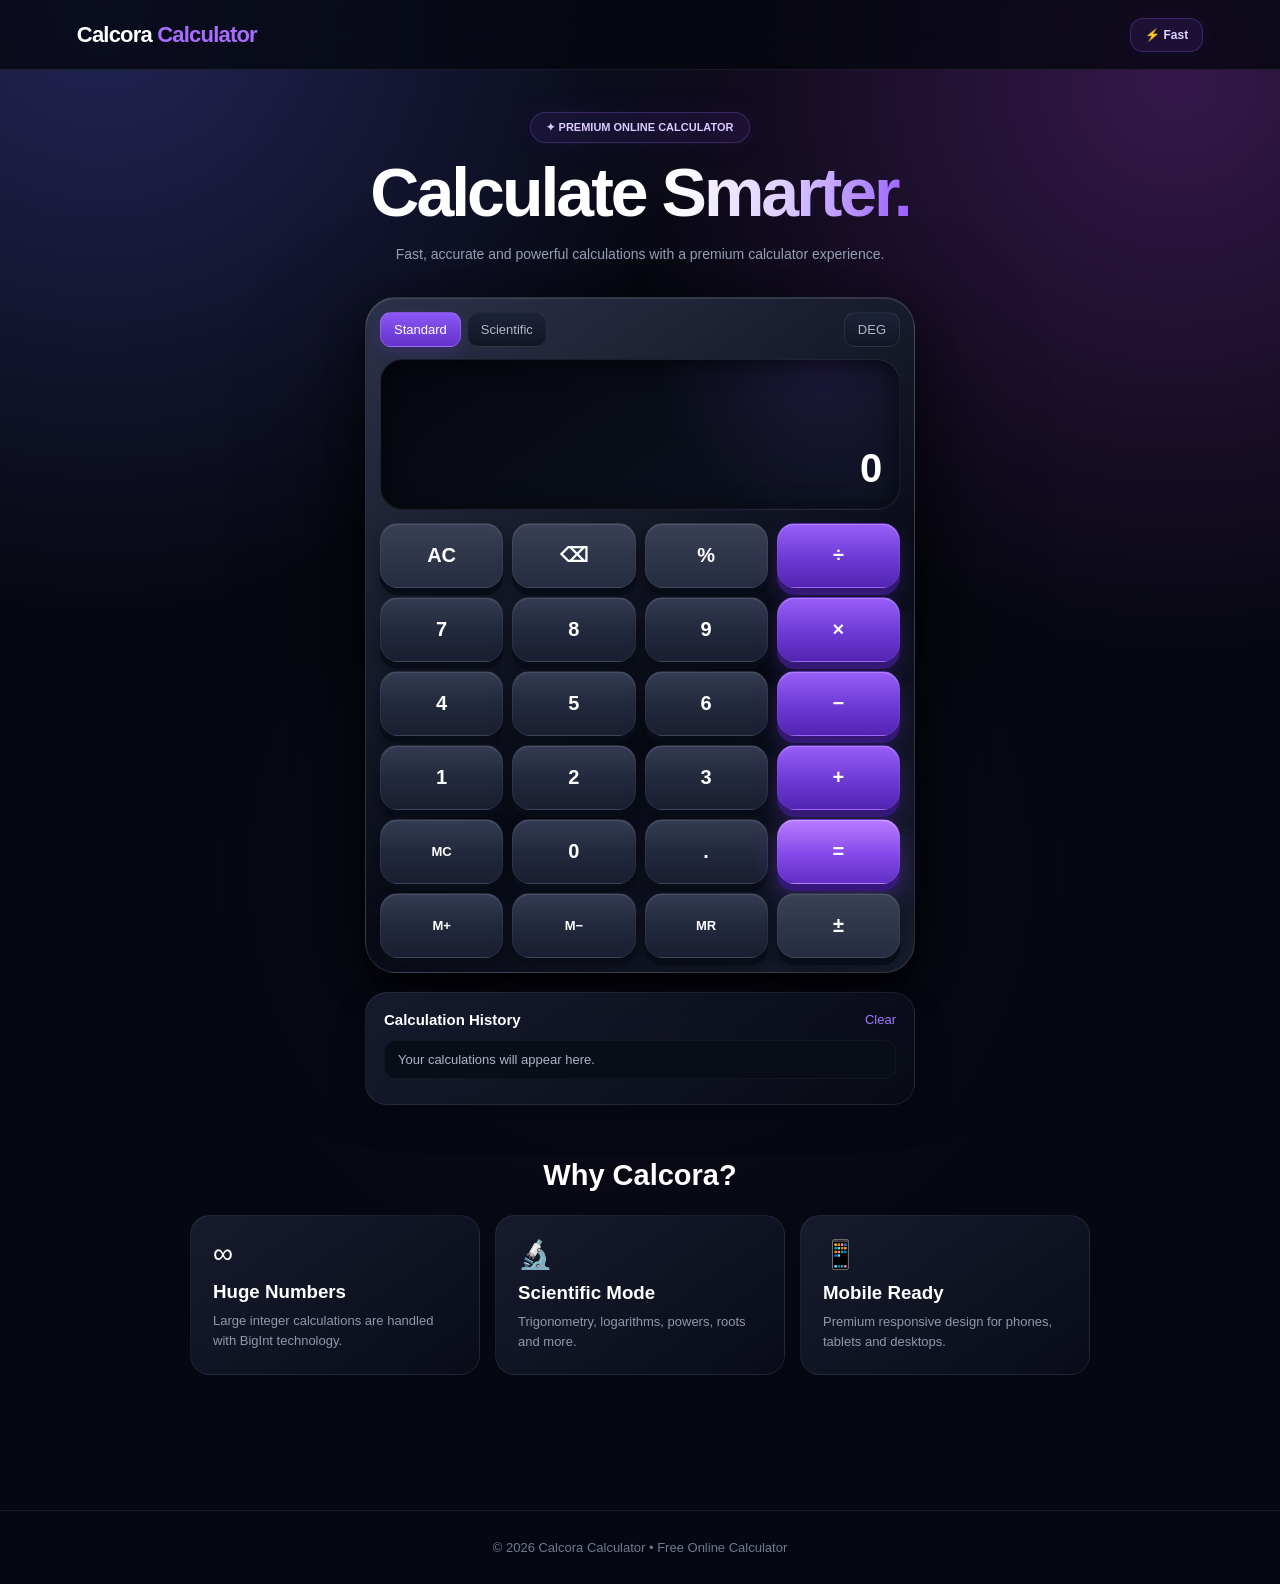
==== commit c476ef5b: "Update index.html" ====
--- a/index.html
+++ b/index.html
@@ -1,1427 +1,402 @@
 <!DOCTYPE html>
 <html lang="en">
 <head>
-<meta charset="UTF-8">
-<meta name="viewport" content="width=device-width,initial-scale=1.0">
-
-<title>Calcora Calculator - Free Online Calculator</title>
-<meta name="description" content="Calcora is a fast, powerful and premium free online calculator.">
-
-<style>
-*{
-box-sizing:border-box;
-margin:0;
-padding:0;
--webkit-tap-highlight-color:transparent;
-}
-
-:root{
---bg:#060811;
---text:#fff;
---muted:#9099b0;
---purple:#7c43e8;
---light:#a86cff;
-}
-
-html{
-scroll-behavior:smooth;
-}
-
-body{
-min-height:100vh;
-color:var(--text);
-font-family:Inter,Arial,Helvetica,sans-serif;
-background:
-radial-gradient(circle at 8% 0%,rgba(74,76,180,.42),transparent 31%),
-radial-gradient(circle at 92% 5%,rgba(145,54,185,.34),transparent 30%),
-radial-gradient(circle at 50% 55%,rgba(83,47,150,.10),transparent 40%),
-var(--bg);
-}
-
-header{
-height:70px;
-padding:0 6%;
-display:flex;
-align-items:center;
-justify-content:space-between;
-position:sticky;
-top:0;
-z-index:50;
-background:rgba(5,7,15,.76);
-border-bottom:1px solid rgba(255,255,255,.08);
-backdrop-filter:blur(22px);
--webkit-backdrop-filter:blur(22px);
-}
-
-.logo{
-font-size:22px;
-font-weight:800;
-letter-spacing:-.8px;
-}
-
-.logo span{
-color:var(--light);
-}
-
-.status{
-padding:9px 14px;
-border-radius:13px;
-color:#dfd3ff;
-font-size:12px;
-font-weight:700;
-background:rgba(124,67,232,.13);
-border:1px solid rgba(168,108,255,.25);
-}
-
-main{
-width:100%;
-max-width:1000px;
-margin:auto;
-padding:42px 12px 75px;
-}
-
-.hero{
-text-align:center;
-margin-bottom:31px;
-}
-
-.badge{
-display:inline-flex;
-align-items:center;
-padding:8px 15px;
-border-radius:999px;
-color:#d9caff;
-font-size:11px;
-font-weight:700;
-background:rgba(124,67,232,.10);
-border:1px solid rgba(168,108,255,.25);
-}
-
-.hero h1{
-margin-top:16px;
-font-size:clamp(42px,8vw,68px);
-line-height:.98;
-letter-spacing:-3px;
-}
-
-.gradient{
-background:linear-gradient(100deg,#fff 5%,#dfd0ff 48%,#965cff);
--webkit-background-clip:text;
-background-clip:text;
-color:transparent;
-}
-
-.hero p{
-max-width:610px;
-margin:17px auto 0;
-color:#969eb4;
-font-size:14px;
-line-height:1.65;
-}
-
-.calculator-wrap{
-width:100%;
-max-width:550px;
-margin:auto;
-}
-
-.calculator{
-padding:14px;
-border-radius:31px;
-background:linear-gradient(
-145deg,
-rgba(45,51,75,.98),
-rgba(9,12,23,.99) 60%,
-rgba(25,30,49,.98)
-);
-border:1px solid rgba(255,255,255,.13);
-box-shadow:
-0 45px 115px rgba(0,0,0,.70),
-0 15px 38px rgba(0,0,0,.42),
-inset 0 1px rgba(255,255,255,.11);
-}
-
-.topbar{
-display:flex;
-align-items:center;
-justify-content:space-between;
-margin-bottom:12px;
-}
-
-.modes{
-display:flex;
-gap:6px;
-}
-
-.modes button,
-.angle{
-border:1px solid rgba(255,255,255,.08);
-color:#aeb6ca;
-background:linear-gradient(180deg,#1d2337,#111625);
-padding:9px 13px;
-border-radius:11px;
-font-size:13px;
-cursor:pointer;
-transition:.15s;
-}
-
-.modes button:active,
-.angle:active{
-transform:scale(.94);
-}
-
-.modes button:hover,
-.angle:hover{
-filter:brightness(1.12);
-}
-
-.modes .active{
-color:#fff;
-background:linear-gradient(180deg,#8c57f5,#6332ca);
-border-color:rgba(205,180,255,.25);
-box-shadow:0 5px 16px rgba(124,67,232,.20);
-}
-
-.display{
-min-height:151px;
-padding:18px;
-margin-bottom:13px;
-border-radius:23px;
-overflow:hidden;
-display:flex;
-flex-direction:column;
-justify-content:flex-end;
-background:
-radial-gradient(circle at 85% 0%,rgba(125,80,230,.15),transparent 35%),
-linear-gradient(145deg,#050810,#0d1220);
-border:1px solid rgba(255,255,255,.07);
-box-shadow:
-inset 0 3px 24px rgba(0,0,0,.62),
-inset 0 -1px rgba(255,255,255,.03);
-}
-
-.expression{
-min-height:23px;
-margin-bottom:4px;
-color:#737d96;
-font-size:14px;
-text-align:right;
-white-space:nowrap;
-overflow-x:auto;
-scrollbar-width:none;
-}
-
-.expression::-webkit-scrollbar{
-display:none;
-}
-
-#display{
-width:100%;
-padding:0;
-border:0;
-outline:0;
-background:transparent;
-color:#fff;
-text-align:right;
-font-family:Inter,Arial,sans-serif;
-font-size:40px;
-font-weight:750;
-letter-spacing:-1.2px;
-overflow:hidden;
-}
-
-.scientific{
-display:none;
-grid-template-columns:repeat(5,1fr);
-gap:7px;
-margin-bottom:10px;
-}
-
-.scientific.show{
-display:grid;
-}
-
-.scientific button{
-height:44px;
-border:1px solid rgba(255,255,255,.06);
-border-radius:12px;
-color:#d5daea;
-background:linear-gradient(180deg,#282f46,#181e31);
-font-size:13px;
-cursor:pointer;
-box-shadow:inset 0 1px rgba(255,255,255,.06);
-transition:.12s;
-}
-
-.scientific button:hover{
-filter:brightness(1.12);
-}
-
-.scientific button:active{
-transform:translateY(3px) scale(.97);
-}
-
-.keys{
-display:grid;
-grid-template-columns:repeat(4,1fr);
-gap:9px;
-}
-
-.key{
-position:relative;
-height:65px;
-border:1px solid rgba(255,255,255,.055);
-border-radius:18px;
-color:#fff;
-font-size:20px;
-font-weight:650;
-background:linear-gradient(
-180deg,
-#343b52,
-#242a3e 48%,
-#191e30
-);
-cursor:pointer;
-user-select:none;
-box-shadow:
-0 7px 0 #090d17,
-0 10px 18px rgba(0,0,0,.36),
-inset 0 1px rgba(255,255,255,.11);
-transition:.075s;
-}
-
-.key:hover{
-filter:brightness(1.12);
-}
-
-.key:active{
-transform:translateY(6px) scale(.975);
-box-shadow:
-0 1px 0 #090d17,
-0 3px 7px rgba(0,0,0,.35),
-inset 0 3px 8px rgba(0,0,0,.28);
-}
-
-.function{
-background:linear-gradient(180deg,#3a4055,#272d40);
-}
-
-.operator{
-background:linear-gradient(
-180deg,
-#985ff7,
-#6d39d5 55%,
-#5425b2
-);
-box-shadow:
-0 7px 0 #351975,
-0 10px 21px rgba(103,54,207,.28),
-inset 0 1px rgba(255,255,255,.22);
-}
-
-.equals{
-background:linear-gradient(
-180deg,
-#b77cff,
-#8549e9 55%,
-#622fc5
-);
-box-shadow:
-0 7px 0 #36187b,
-0 12px 25px rgba(132,70,232,.35),
-inset 0 1px rgba(255,255,255,.26);
-}
-
-.memory{
-font-size:13px;
-}
-
-.history{
-margin-top:19px;
-padding:18px;
-border-radius:22px;
-background:linear-gradient(
-145deg,
-rgba(25,30,50,.88),
-rgba(8,11,21,.88)
-);
-border:1px solid rgba(255,255,255,.08);
-box-shadow:0 15px 35px rgba(0,0,0,.20);
-}
-
-.history-head{
-display:flex;
-align-items:center;
-justify-content:space-between;
-margin-bottom:12px;
-}
-
-.history-head strong{
-font-size:15px;
-}
-
-.history-head button{
-border:0;
-background:none;
-color:#a477ff;
-font-size:13px;
-cursor:pointer;
-}
-
-.history-list{
-max-height:190px;
-overflow:auto;
-}
-
-.history-item{
-padding:11px 13px;
-margin-bottom:7px;
-border-radius:12px;
-background:#090d17;
-border:1px solid rgba(255,255,255,.04);
-color:#adb5c8;
-font-size:13px;
-word-break:break-all;
-}
-
-.features{
-max-width:900px;
-margin:54px auto 0;
-}
-
-.features h2{
-text-align:center;
-font-size:29px;
-margin-bottom:23px;
-}
-
-.cards{
-display:grid;
-grid-template-columns:repeat(3,1fr);
-gap:15px;
-}
-
-.card{
-padding:22px;
-border-radius:20px;
-background:linear-gradient(
-145deg,
-rgba(27,32,53,.80),
-rgba(10,14,26,.80)
-);
-border:1px solid rgba(255,255,255,.07);
-transition:.2s;
-}
-
-.card:hover{
-transform:translateY(-4px);
-border-color:rgba(166,108,255,.20);
-}
-
-.card-icon{
-font-size:28px;
-margin-bottom:11px;
-}
-
-.card h3{
-margin-bottom:8px;
-}
-
-.card p{
-color:#8f98ad;
-font-size:13px;
-line-height:1.55;
-}
-
-footer{
-margin-top:60px;
-padding:29px 15px;
-text-align:center;
-border-top:1px solid rgba(255,255,255,.08);
-color:#70798f;
-font-size:13px;
-}
-
-@media(max-width:600px){
-
-header{
-padding:0 14px;
-}
-
-.logo{
-font-size:19px;
-}
-
-main{
-padding:29px 8px 55px;
-}
-
-.hero h1{
-font-size:43px;
-letter-spacing:-2px;
-}
-
-.hero p{
-font-size:13px;
-padding:0 8px;
-}
-
-.calculator{
-padding:10px;
-border-radius:27px;
-}
-
-.display{
-min-height:133px;
-padding:16px;
-}
-
-#display{
-font-size:33px;
-}
-
-.key{
-height:61px;
-border-radius:16px;
-font-size:18px;
-}
-
-.scientific{
-gap:5px;
-}
-
-.scientific button{
-height:41px;
-font-size:11px;
-}
-
-.cards{
-grid-template-columns:1fr;
-}
-
-.card{
-padding:20px;
-}
-
-}
-
-@media(max-width:360px){
-
-.key{
-height:56px;
-font-size:17px;
-}
-
-.modes button,
-.angle{
-padding:8px 9px;
-font-size:11px;
-}
-
-.display{
-min-height:120px;
-}
-
-#display{
-font-size:29px;
-}
-
-}
-</style>
+  <meta charset="UTF-8">
+  <meta name="viewport" content="width=device-width, initial-scale=1.0">
+
+  <title>Calcora Calculator - Free Online Calculator</title>
+
+  <meta
+    name="description"
+    content="Calcora is a fast, powerful and premium free online calculator."
+  >
+
+  <link rel="stylesheet" href="style.css">
 </head>
 
 <body>
 
-<header>
-
-<div class="logo">
-Calcora <span>Calculator</span>
-</div>
-
-<div class="status">
-⚡ Fast
-</div>
-
-</header>
-
-<main>
-
-<section class="hero">
-
-<div class="badge">
-✦ PREMIUM ONLINE CALCULATOR
-</div>
-
-<h1>
-Calculate <span class="gradient">Smarter.</span>
-</h1>
-
-<p>
-Fast, accurate and powerful calculations with a premium calculator experience.
-</p>
-
-</section>
-
-<div class="calculator-wrap">
-
-<div class="calculator">
-
-<div class="topbar">
-
-<div class="modes">
-
-<button id="standardBtn" class="active" onclick="setMode('standard')">
-Standard
-</button>
-
-<button id="scientificBtn" onclick="setMode('scientific')">
-Scientific
-</button>
-
-</div>
-
-<button class="angle" id="angleBtn" onclick="toggleAngle()">
-DEG
-</button>
-
-</div>
-
-<div class="display">
-
-<div id="expression" class="expression"></div>
-
-<input
-id="display"
-value="0"
-readonly
-aria-label="Calculator display"
->
-
-</div>
-
-<div id="scientific" class="scientific">
-
-<button onclick="special('sin')">sin</button>
-<button onclick="special('cos')">cos</button>
-<button onclick="special('tan')">tan</button>
-<button onclick="special('log')">log</button>
-<button onclick="special('ln')">ln</button>
-
-<button onclick="special('sqrt')">√</button>
-<button onclick="special('square')">x²</button>
-<button onclick="special('cube')">x³</button>
-<button onclick="special('pi')">π</button>
-<button onclick="special('e')">e</button>
-
-<button onclick="special('inverse')">1/x</button>
-<button onclick="special('factorial')">x!</button>
-<button onclick="press('**')">xʸ</button>
-<button onclick="press('(')">(</button>
-<button onclick="press(')')">)</button>
-
-</div>
-
-<div class="keys">
-
-<button class="key function" onclick="clearAll()">AC</button>
-<button class="key function" onclick="backspace()">⌫</button>
-<button class="key function" onclick="percent()">%</button>
-<button class="key operator" onclick="press('/')">÷</button>
-
-<button class="key" onclick="press('7')">7</button>
-<button class="key" onclick="press('8')">8</button>
-<button class="key" onclick="press('9')">9</button>
-<button class="key operator" onclick="press('*')">×</button>
-
-<button class="key" onclick="press('4')">4</button>
-<button class="key" onclick="press('5')">5</button>
-<button class="key" onclick="press('6')">6</button>
-<button class="key operator" onclick="press('-')">−</button>
-
-<button class="key" onclick="press('1')">1</button>
-<button class="key" onclick="press('2')">2</button>
-<button class="key" onclick="press('3')">3</button>
-<button class="key operator" onclick="press('+')">+</button>
-
-<button class="key memory" onclick="memoryClear()">MC</button>
-<button class="key" onclick="press('0')">0</button>
-<button class="key" onclick="press('.')">.</button>
-<button class="key equals" onclick="calculate()">=</button>
-
-<button class="key memory" onclick="memoryAdd()">M+</button>
-<button class="key memory" onclick="memorySubtract()">M−</button>
-<button class="key memory" onclick="memoryRecall()">MR</button>
-<button class="key function" onclick="toggleSign()">±</button>
-
-</div>
-
-</div>
-
-<div class="history">
-
-<div class="history-head">
-
-<strong>
-Calculation History
-</strong>
-
-<button onclick="clearHistory()">
-Clear
-</button>
-
-</div>
-
-<div id="historyList" class="history-list">
-
-<div class="history-item">
-Your calculations will appear here.
-</div>
-
-</div>
-
-</div>
-
-</div>
-
-<section class="features">
-
-<h2>
-Why Calcora?
-</h2>
-
-<div class="cards">
-
-<div class="card">
-
-<div class="card-icon">∞</div>
-
-<h3>
-Huge Numbers
-</h3>
-
-<p>
-Large integer calculations are handled with BigInt technology.
-</p>
-
-</div>
-
-<div class="card">
-
-<div class="card-icon">🔬</div>
-
-<h3>
-Scientific Mode
-</h3>
-
-<p>
-Trigonometry, logarithms, powers, roots and more.
-</p>
-
-</div>
-
-<div class="card">
-
-<div class="card-icon">📱</div>
-
-<h3>
-Mobile Ready
-</h3>
-
-<p>
-Premium responsive design for phones, tablets and desktops.
-</p>
-
-</div>
-
-</div>
-
-</section>
-
-</main>
-
-<footer>
-© 2026 Calcora Calculator • Free Online Calculator
-</footer>
-
-<script>
-let current="";
-let memory=0;
-let angleMode="DEG";
-
-const display=document.getElementById("display");
-const expression=document.getElementById("expression");
-const historyList=document.getElementById("historyList");
-
-let audioContext=null;
-
-function update(){
-display.value=current||"0";
-}
-
-function buttonSound(){
-
-try{
-
-const Audio=window.AudioContext||window.webkitAudioContext;
-
-if(!Audio)return;
-
-if(!audioContext){
-audioContext=new Audio();
-}
-
-audioContext.resume();
-
-const oscillator=audioContext.createOscillator();
-const gain=audioContext.createGain();
-
-oscillator.type="sine";
-oscillator.frequency.value=620;
-
-gain.gain.setValueAtTime(
-0.045,
-audioContext.currentTime
-);
-
-gain.gain.exponentialRampToValueAtTime(
-0.001,
-audioContext.currentTime+0.055
-);
-
-oscillator.connect(gain);
-gain.connect(audioContext.destination);
-
-oscillator.start();
-oscillator.stop(
-audioContext.currentTime+0.06
-);
-
-}catch(e){}
-}
-
-function press(value){
-
-buttonSound();
-
-if(current==="Error"){
-current="";
-}
-
-current+=value;
-
-update();
-}
-
-function clearAll(){
-
-buttonSound();
-
-current="";
-expression.textContent="";
-
-update();
-}
-
-function backspace(){
-
-buttonSound();
-
-if(current==="Error"){
-current="";
-}else{
-current=current.slice(0,-1);
-}
-
-update();
-}
-
-function percent(){
-
-buttonSound();
-
-if(!current)return;
-
-try{
-
-const value=Number(current);
-
-if(!Number.isFinite(value)){
-throw new Error();
-}
-
-current=String(value/100);
-
-update();
-
-}catch(e){
-
-current="Error";
-update();
-
-}
-}
-
-function tokenize(input){
-
-const tokens=input.match(
-/\d+(?:\.\d+)?|[()+\-*/]|\*\*/g
-);
-
-if(!tokens){
-throw new Error();
-}
-
-return tokens;
-}
-
-function calculateBigInteger(input){
-
-const tokens=input.match(
-/\d+|[()+\-*]/g
-);
-
-if(!tokens){
-throw new Error();
-}
-
-let position=0;
-
-function expressionParser(){
-
-let result=termParser();
-
-while(
-position<tokens.length &&
-(tokens[position]==="+"||tokens[position]==="-")
-){
-
-const operator=tokens[position++];
-const value=termParser();
-
-result=
-operator==="+"?
-result+value:
-result-value;
-
-}
-
-return result;
-}
-
-function termParser(){
-
-let result=factorParser();
-
-while(
-position<tokens.length &&
-tokens[position]==="*"
-){
-
-position++;
-
-result*=factorParser();
-
-}
-
-return result;
-}
-
-function factorParser(){
-
-if(position>=tokens.length){
-throw new Error();
-}
-
-const token=tokens[position];
-
-if(token==="-"){
-position++;
-return -factorParser();
-}
-
-if(token==="+"){
-position++;
-return factorParser();
-}
-
-if(token==="("){
-
-position++;
-
-const result=expressionParser();
-
-if(tokens[position]!==")"){
-throw new Error();
-}
-
-position++;
-
-return result;
-}
-
-if(/^\d+$/.test(token)){
-
-position++;
-
-return BigInt(token);
-
-}
-
-throw new Error();
-}
-
-const result=expressionParser();
-
-if(position!==tokens.length){
-throw new Error();
-}
-
-return result;
-}
-
-function isBigIntegerExpression(input){
-
-return /^[0-9+\-*()\s]+$/.test(input)&&
-!input.includes("/")&&
-!input.includes(".");
-
-}
-
-function calculateNormal(input){
-
-const safe=input.replace(
-/[^0-9+\-*/().]/g,
-""
-);
-
-if(!safe){
-throw new Error();
-}
-
-const result=Function(
-'"use strict";return ('+safe+')'
-)();
-
-if(
-typeof result!=="number"||
-!Number.isFinite(result)
-){
-
-throw new Error();
-
-}
-
-return String(
-Number(result.toFixed(12))
-);
-
-}
-
-function visibleExpression(value){
-
-return String(value)
-.replace(/\*\*/g,"^")
-.replace(/\*/g,"×")
-.replace(/\//g,"÷");
-
-}
-
-function calculate(){
-
-buttonSound();
-
-if(!current)return;
-
-try{
-
-const old=current.trim();
-
-if(isBigIntegerExpression(old)){
-
-current=
-calculateBigInteger(old).toString();
-
-}else{
-
-current=
-calculateNormal(old);
-
-}
-
-expression.textContent=
-visibleExpression(old)+" =";
-
-update();
-
-addHistory(
-visibleExpression(old),
-current
-);
-
-}catch(e){
-
-current="Error";
-expression.textContent="";
-update();
-
-}
-
-}
-
-function addHistory(a,b){
-
-const first=
-historyList.querySelector(".history-item");
-
-if(
-first&&
-first.textContent.includes(
-"Your calculations"
-)
-){
-
-historyList.innerHTML="";
-
-}
-
-const item=
-document.createElement("div");
-
-item.className="history-item";
-
-item.textContent=
-a+" = "+b;
-
-historyList.prepend(item);
-
-}
-
-function clearHistory(){
-
-buttonSound();
-
-historyList.innerHTML=
-'<div class="history-item">Your calculations will appear here.</div>';
-
-}
-
-function setMode(mode){
-
-buttonSound();
-
-const scientific=
-document.getElementById("scientific");
-
-const standardButton=
-document.getElementById("standardBtn");
-
-const scientificButton=
-document.getElementById("scientificBtn");
-
-if(mode==="scientific"){
-
-scientific.classList.add("show");
-
-standardButton.classList.remove("active");
-
-scientificButton.classList.add("active");
-
-}else{
-
-scientific.classList.remove("show");
-
-standardButton.classList.add("active");
-
-scientificButton.classList.remove("active");
-
-}
-
-}
-
-function toggleAngle(){
-
-buttonSound();
-
-angleMode=
-angleMode==="DEG"?
-"RAD":
-"DEG";
-
-document.getElementById(
-"angleBtn"
-).textContent=angleMode;
-
-}
-
-function radians(value){
-
-return angleMode==="DEG"?
-value*Math.PI/180:
-value;
-
-}
-
-function special(type){
-
-buttonSound();
-
-try{
-
-if(type==="pi"){
-
-press(String(Math.PI));
-return;
-
-}
-
-if(type==="e"){
-
-press(String(Math.E));
-return;
-
-}
-
-const value=Number(current);
-
-if(!Number.isFinite(value)){
-throw new Error();
-}
-
-let result;
-
-if(type==="sin"){
-result=Math.sin(radians(value));
-}
-
-if(type==="cos"){
-result=Math.cos(radians(value));
-}
-
-if(type==="tan"){
-result=Math.tan(radians(value));
-}
-
-if(type==="log"){
-result=Math.log10(value);
-}
-
-if(type==="ln"){
-result=Math.log(value);
-}
-
-if(type==="sqrt"){
-result=Math.sqrt(value);
-}
-
-if(type==="square"){
-result=value*value;
-}
-
-if(type==="cube"){
-result=value*value*value;
-}
-
-if(type==="inverse"){
-result=1/value;
-}
-
-if(type==="factorial"){
-
-if(
-value<0||
-!Number.isInteger(value)||
-value>1000
-){
-
-throw new Error();
-
-}
-
-let factorial=1n;
-
-for(
-let i=2;
-i<=value;
-i++
-){
-
-factorial*=BigInt(i);
-
-}
-
-const old=current;
-
-current=factorial.toString();
-
-expression.textContent=
-old+"! =";
-
-update();
-
-addHistory(
-old+"!",
-current
-);
-
-return;
-
-}
-
-if(
-typeof result!=="number"||
-!Number.isFinite(result)
-){
-
-throw new Error();
-
-}
-
-const old=current;
-
-current=String(
-Number(result.toFixed(12))
-);
-
-expression.textContent=
-type+"("+old+") =";
-
-update();
-
-addHistory(
-type+"("+old+")",
-current
-);
-
-}catch(e){
-
-current="Error";
-update();
-
-}
-
-}
-
-function memoryClear(){
-
-buttonSound();
-
-memory=0;
-
-}
-
-function memoryAdd(){
-
-buttonSound();
-
-const value=Number(current);
-
-if(Number.isFinite(value)){
-memory+=value;
-}
-
-}
-
-function memorySubtract(){
-
-buttonSound();
-
-const value=Number(current);
-
-if(Number.isFinite(value)){
-memory-=value;
-}
-
-}
-
-function memoryRecall(){
-
-buttonSound();
-
-current=String(memory);
-
-update();
-
-}
-
-function toggleSign(){
-
-buttonSound();
-
-if(
-!current||
-current==="0"||
-current==="Error"
-){
-
-return;
-
-}
-
-current=
-current.startsWith("-")?
-current.slice(1):
-"-"+current;
-
-update();
-
-}
-
-document.addEventListener(
-"keydown",
-function(event){
-
-const key=event.key;
-
-if(/^[0-9]$/.test(key)){
-
-press(key);
-return;
-
-}
-
-if(
-["+","-","*","/","(",")","."]
-.includes(key)
-){
-
-press(key);
-return;
-
-}
-
-if(key==="Enter"||key==="="){
-
-calculate();
-return;
-
-}
-
-if(key==="Backspace"){
-
-backspace();
-return;
-
-}
-
-if(key==="Escape"){
-
-clearAll();
-return;
-
-}
-
-if(key==="%"){
-
-percent();
-return;
-
-}
-
-}
-);
-
-update();
-</script>
+  <header>
+    <div class="logo">
+      Calcora <span>Calculator</span>
+    </div>
+
+    <div class="status">
+      ⚡ Fast
+    </div>
+  </header>
+
+  <main>
+
+    <section class="hero">
+
+      <div class="badge">
+        ✦ PREMIUM ONLINE CALCULATOR
+      </div>
+
+      <h1>
+        Calculate <span class="gradient">Smarter.</span>
+      </h1>
+
+      <p>
+        Fast, accurate and powerful calculations with a premium calculator experience.
+      </p>
+
+    </section>
+
+    <div class="calculator-wrap">
+
+      <div class="calculator">
+
+        <div class="topbar">
+
+          <div class="modes">
+
+            <button
+              id="standardBtn"
+              class="active"
+              onclick="setMode('standard')"
+            >
+              Standard
+            </button>
+
+            <button
+              id="scientificBtn"
+              onclick="setMode('scientific')"
+            >
+              Scientific
+            </button>
+
+          </div>
+
+          <button
+            class="angle"
+            id="angleBtn"
+            onclick="toggleAngle()"
+          >
+            DEG
+          </button>
+
+        </div>
+
+        <div class="display">
+
+          <div
+            id="expression"
+            class="expression"
+          ></div>
+
+          <input
+            id="display"
+            value="0"
+            readonly
+            aria-label="Calculator display"
+          >
+
+        </div>
+
+        <div
+          id="scientific"
+          class="scientific"
+        >
+
+          <button onclick="special('sin')">sin</button>
+          <button onclick="special('cos')">cos</button>
+          <button onclick="special('tan')">tan</button>
+          <button onclick="special('log')">log</button>
+          <button onclick="special('ln')">ln</button>
+
+          <button onclick="special('sqrt')">√</button>
+          <button onclick="special('square')">x²</button>
+          <button onclick="special('cube')">x³</button>
+          <button onclick="special('pi')">π</button>
+          <button onclick="special('e')">e</button>
+
+          <button onclick="special('inverse')">1/x</button>
+          <button onclick="special('factorial')">x!</button>
+          <button onclick="press('**')">xʸ</button>
+          <button onclick="press('(')">(</button>
+          <button onclick="press(')')">)</button>
+
+        </div>
+
+        <div class="keys">
+
+          <button
+            class="key function"
+            onclick="clearAll()"
+          >
+            AC
+          </button>
+
+          <button
+            class="key function"
+            onclick="backspace()"
+          >
+            ⌫
+          </button>
+
+          <button
+            class="key function"
+            onclick="percent()"
+          >
+            %
+          </button>
+
+          <button
+            class="key operator"
+            onclick="press('/')"
+          >
+            ÷
+          </button>
+
+
+          <button
+            class="key"
+            onclick="press('7')"
+          >
+            7
+          </button>
+
+          <button
+            class="key"
+            onclick="press('8')"
+          >
+            8
+          </button>
+
+          <button
+            class="key"
+            onclick="press('9')"
+          >
+            9
+          </button>
+
+          <button
+            class="key operator"
+            onclick="press('*')"
+          >
+            ×
+          </button>
+
+
+          <button
+            class="key"
+            onclick="press('4')"
+          >
+            4
+          </button>
+
+          <button
+            class="key"
+            onclick="press('5')"
+          >
+            5
+          </button>
+
+          <button
+            class="key"
+            onclick="press('6')"
+          >
+            6
+          </button>
+
+          <button
+            class="key operator"
+            onclick="press('-')"
+          >
+            −
+          </button>
+
+
+          <button
+            class="key"
+            onclick="press('1')"
+          >
+            1
+          </button>
+
+          <button
+            class="key"
+            onclick="press('2')"
+          >
+            2
+          </button>
+
+          <button
+            class="key"
+            onclick="press('3')"
+          >
+            3
+          </button>
+
+          <button
+            class="key operator"
+            onclick="press('+')"
+          >
+            +
+          </button>
+
+
+          <button
+            class="key memory"
+            onclick="memoryClear()"
+          >
+            MC
+          </button>
+
+          <button
+            class="key"
+            onclick="press('0')"
+          >
+            0
+          </button>
+
+          <button
+            class="key"
+            onclick="press('.')"
+          >
+            .
+          </button>
+
+          <button
+            class="key equals"
+            onclick="calculate()"
+          >
+            =
+          </button>
+
+
+          <button
+            class="key memory"
+            onclick="memoryAdd()"
+          >
+            M+
+          </button>
+
+          <button
+            class="key memory"
+            onclick="memorySubtract()"
+          >
+            M−
+          </button>
+
+          <button
+            class="key memory"
+            onclick="memoryRecall()"
+          >
+            MR
+          </button>
+
+          <button
+            class="key function"
+            onclick="toggleSign()"
+          >
+            ±
+          </button>
+
+        </div>
+
+      </div>
+
+      <div class="history">
+
+        <div class="history-head">
+
+          <strong>
+            Calculation History
+          </strong>
+
+          <button onclick="clearHistory()">
+            Clear
+          </button>
+
+        </div>
+
+        <div
+          id="historyList"
+          class="history-list"
+        >
+
+          <div class="history-item">
+            Your calculations will appear here.
+          </div>
+
+        </div>
+
+      </div>
+
+    </div>
+
+    <section class="features">
+
+      <h2>
+        Why Calcora?
+      </h2>
+
+      <div class="cards">
+
+        <div class="card">
+
+          <div class="card-icon">
+            ∞
+          </div>
+
+          <h3>
+            Huge Numbers
+          </h3>
+
+          <p>
+            Large integer calculations are handled with BigInt technology.
+          </p>
+
+        </div>
+
+
+        <div class="card">
+
+          <div class="card-icon">
+            🔬
+          </div>
+
+          <h3>
+            Scientific Mode
+          </h3>
+
+          <p>
+            Trigonometry, logarithms, powers, roots and more.
+          </p>
+
+        </div>
+
+
+        <div class="card">
+
+          <div class="card-icon">
+            📱
+          </div>
+
+          <h3>
+            Mobile Ready
+          </h3>
+
+          <p>
+            Premium responsive design for phones, tablets and desktops.
+          </p>
+
+        </div>
+
+      </div>
+
+    </section>
+
+  </main>
+
+  <footer>
+    © 2026 Calcora Calculator • Free Online Calculator
+  </footer>
+
+  <script src="script.js"></script>
 
 </body>
 </html>
--- a/style.css
+++ b/style.css
@@ -0,0 +1,519 @@
+*{
+  box-sizing:border-box;
+  margin:0;
+  padding:0;
+  -webkit-tap-highlight-color:transparent;
+}
+
+:root{
+  --bg:#060811;
+  --text:#fff;
+  --muted:#9099b0;
+  --purple:#7c43e8;
+  --light:#a86cff;
+}
+
+html{
+  scroll-behavior:smooth;
+}
+
+body{
+  min-height:100vh;
+  color:var(--text);
+  font-family:Inter,Arial,Helvetica,sans-serif;
+  background:
+    radial-gradient(circle at 8% 0%,rgba(74,76,180,.42),transparent 31%),
+    radial-gradient(circle at 92% 5%,rgba(145,54,185,.34),transparent 30%),
+    radial-gradient(circle at 50% 55%,rgba(83,47,150,.10),transparent 40%),
+    var(--bg);
+}
+
+header{
+  height:70px;
+  padding:0 6%;
+  display:flex;
+  align-items:center;
+  justify-content:space-between;
+  position:sticky;
+  top:0;
+  z-index:50;
+  background:rgba(5,7,15,.76);
+  border-bottom:1px solid rgba(255,255,255,.08);
+  backdrop-filter:blur(22px);
+  -webkit-backdrop-filter:blur(22px);
+}
+
+.logo{
+  font-size:22px;
+  font-weight:800;
+  letter-spacing:-.8px;
+}
+
+.logo span{
+  color:var(--light);
+}
+
+.status{
+  padding:9px 14px;
+  border-radius:13px;
+  color:#dfd3ff;
+  font-size:12px;
+  font-weight:700;
+  background:rgba(124,67,232,.13);
+  border:1px solid rgba(168,108,255,.25);
+  box-shadow:0 0 20px rgba(124,67,232,.08);
+}
+
+main{
+  width:100%;
+  max-width:1000px;
+  margin:auto;
+  padding:42px 12px 75px;
+}
+
+.hero{
+  text-align:center;
+  margin-bottom:31px;
+}
+
+.badge{
+  display:inline-flex;
+  align-items:center;
+  padding:8px 15px;
+  border-radius:999px;
+  color:#d9caff;
+  font-size:11px;
+  font-weight:700;
+  background:rgba(124,67,232,.10);
+  border:1px solid rgba(168,108,255,.25);
+  box-shadow:0 0 30px rgba(124,67,232,.07);
+}
+
+.hero h1{
+  margin-top:16px;
+  font-size:clamp(42px,8vw,68px);
+  line-height:.98;
+  letter-spacing:-3px;
+}
+
+.gradient{
+  background:linear-gradient(100deg,#fff 5%,#dfd0ff 48%,#965cff 100%);
+  -webkit-background-clip:text;
+  background-clip:text;
+  color:transparent;
+}
+
+.hero p{
+  max-width:610px;
+  margin:17px auto 0;
+  color:#969eb4;
+  font-size:14px;
+  line-height:1.65;
+}
+
+.calculator-wrap{
+  width:100%;
+  max-width:550px;
+  margin:auto;
+}
+
+.calculator{
+  padding:14px;
+  border-radius:31px;
+  background:linear-gradient(
+    145deg,
+    rgba(45,51,75,.98),
+    rgba(9,12,23,.99) 60%,
+    rgba(25,30,49,.98)
+  );
+  border:1px solid rgba(255,255,255,.13);
+  box-shadow:
+    0 45px 115px rgba(0,0,0,.70),
+    0 15px 38px rgba(0,0,0,.42),
+    inset 0 1px rgba(255,255,255,.11);
+}
+
+.topbar{
+  display:flex;
+  align-items:center;
+  justify-content:space-between;
+  margin-bottom:12px;
+}
+
+.modes{
+  display:flex;
+  gap:6px;
+}
+
+.modes button,
+.angle{
+  border:1px solid rgba(255,255,255,.08);
+  color:#aeb6ca;
+  background:linear-gradient(180deg,#1d2337,#111625);
+  padding:9px 13px;
+  border-radius:11px;
+  font-size:13px;
+  cursor:pointer;
+  transition:.15s;
+}
+
+.modes button:active,
+.angle:active{
+  transform:scale(.94);
+}
+
+.modes button:hover,
+.angle:hover{
+  filter:brightness(1.12);
+}
+
+.modes .active{
+  color:#fff;
+  background:linear-gradient(180deg,#8c57f5,#6332ca);
+  border-color:rgba(205,180,255,.25);
+  box-shadow:0 5px 16px rgba(124,67,232,.20);
+}
+
+.display{
+  min-height:151px;
+  padding:18px;
+  margin-bottom:13px;
+  border-radius:23px;
+  overflow:hidden;
+  display:flex;
+  flex-direction:column;
+  justify-content:flex-end;
+  background:
+    radial-gradient(circle at 85% 0%,rgba(125,80,230,.15),transparent 35%),
+    linear-gradient(145deg,#050810,#0d1220);
+  border:1px solid rgba(255,255,255,.07);
+  box-shadow:
+    inset 0 3px 24px rgba(0,0,0,.62),
+    inset 0 -1px rgba(255,255,255,.03);
+}
+
+.expression{
+  min-height:23px;
+  margin-bottom:4px;
+  color:#737d96;
+  font-size:14px;
+  text-align:right;
+  white-space:nowrap;
+  overflow-x:auto;
+  scrollbar-width:none;
+}
+
+.expression::-webkit-scrollbar{
+  display:none;
+}
+
+#display{
+  width:100%;
+  padding:0;
+  border:0;
+  outline:0;
+  background:transparent;
+  color:#fff;
+  text-align:right;
+  font-family:Inter,Arial,Helvetica,sans-serif;
+  font-size:40px;
+  font-weight:750;
+  letter-spacing:-1.2px;
+  overflow:hidden;
+}
+
+.scientific{
+  display:none;
+  grid-template-columns:repeat(5,1fr);
+  gap:7px;
+  margin-bottom:10px;
+}
+
+.scientific.show{
+  display:grid;
+}
+
+.scientific button{
+  height:44px;
+  border:1px solid rgba(255,255,255,.06);
+  border-radius:12px;
+  color:#d5daea;
+  background:linear-gradient(180deg,#282f46,#181e31);
+  font-size:13px;
+  cursor:pointer;
+  box-shadow:inset 0 1px rgba(255,255,255,.06);
+  transition:.12s;
+}
+
+.scientific button:hover{
+  filter:brightness(1.12);
+}
+
+.scientific button:active{
+  transform:translateY(3px) scale(.97);
+}
+
+.keys{
+  display:grid;
+  grid-template-columns:repeat(4,1fr);
+  gap:9px;
+}
+
+.key{
+  position:relative;
+  height:65px;
+  border:1px solid rgba(255,255,255,.055);
+  border-radius:18px;
+  color:#fff;
+  font-size:20px;
+  font-weight:650;
+  background:linear-gradient(
+    180deg,
+    #343b52,
+    #242a3e 48%,
+    #191e30
+  );
+  cursor:pointer;
+  user-select:none;
+  box-shadow:
+    0 7px 0 #090d17,
+    0 10px 18px rgba(0,0,0,.36),
+    inset 0 1px rgba(255,255,255,.11);
+  transition:.075s;
+}
+
+.key:hover{
+  filter:brightness(1.12);
+}
+
+.key:active{
+  transform:translateY(6px) scale(.975);
+  box-shadow:
+    0 1px 0 #090d17,
+    0 3px 7px rgba(0,0,0,.35),
+    inset 0 3px 8px rgba(0,0,0,.28);
+}
+
+.function{
+  background:linear-gradient(180deg,#3a4055,#272d40);
+}
+
+.operator{
+  background:linear-gradient(
+    180deg,
+    #985ff7,
+    #6d39d5 55%,
+    #5425b2
+  );
+  box-shadow:
+    0 7px 0 #351975,
+    0 10px 21px rgba(103,54,207,.28),
+    inset 0 1px rgba(255,255,255,.22);
+}
+
+.equals{
+  background:linear-gradient(
+    180deg,
+    #b77cff,
+    #8549e9 55%,
+    #622fc5
+  );
+  box-shadow:
+    0 7px 0 #36187b,
+    0 12px 25px rgba(132,70,232,.35),
+    inset 0 1px rgba(255,255,255,.26);
+}
+
+.memory{
+  font-size:13px;
+}
+
+.history{
+  margin-top:19px;
+  padding:18px;
+  border-radius:22px;
+  background:linear-gradient(
+    145deg,
+    rgba(25,30,50,.88),
+    rgba(8,11,21,.88)
+  );
+  border:1px solid rgba(255,255,255,.08);
+  box-shadow:0 15px 35px rgba(0,0,0,.20);
+}
+
+.history-head{
+  display:flex;
+  align-items:center;
+  justify-content:space-between;
+  margin-bottom:12px;
+}
+
+.history-head strong{
+  font-size:15px;
+}
+
+.history-head button{
+  border:0;
+  background:none;
+  color:#a477ff;
+  font-size:13px;
+  cursor:pointer;
+}
+
+.history-list{
+  max-height:190px;
+  overflow:auto;
+}
+
+.history-item{
+  padding:11px 13px;
+  margin-bottom:7px;
+  border-radius:12px;
+  background:#090d17;
+  border:1px solid rgba(255,255,255,.04);
+  color:#adb5c8;
+  font-size:13px;
+  word-break:break-all;
+}
+
+.features{
+  max-width:900px;
+  margin:54px auto 0;
+}
+
+.features h2{
+  text-align:center;
+  font-size:29px;
+  margin-bottom:23px;
+}
+
+.cards{
+  display:grid;
+  grid-template-columns:repeat(3,1fr);
+  gap:15px;
+}
+
+.card{
+  padding:22px;
+  border-radius:20px;
+  background:linear-gradient(
+    145deg,
+    rgba(27,32,53,.80),
+    rgba(10,14,26,.80)
+  );
+  border:1px solid rgba(255,255,255,.07);
+  transition:.2s;
+}
+
+.card:hover{
+  transform:translateY(-4px);
+  border-color:rgba(166,108,255,.20);
+}
+
+.card-icon{
+  font-size:28px;
+  margin-bottom:11px;
+}
+
+.card h3{
+  margin-bottom:8px;
+}
+
+.card p{
+  color:#8f98ad;
+  font-size:13px;
+  line-height:1.55;
+}
+
+footer{
+  margin-top:60px;
+  padding:29px 15px;
+  text-align:center;
+  border-top:1px solid rgba(255,255,255,.08);
+  color:#70798f;
+  font-size:13px;
+}
+
+@media(max-width:600px){
+
+  header{
+    padding:0 14px;
+  }
+
+  .logo{
+    font-size:19px;
+  }
+
+  main{
+    padding:29px 8px 55px;
+  }
+
+  .hero h1{
+    font-size:43px;
+    letter-spacing:-2px;
+  }
+
+  .hero p{
+    font-size:13px;
+    padding:0 8px;
+  }
+
+  .calculator{
+    padding:10px;
+    border-radius:27px;
+  }
+
+  .display{
+    min-height:133px;
+    padding:16px;
+  }
+
+  #display{
+    font-size:33px;
+  }
+
+  .key{
+    height:61px;
+    border-radius:16px;
+    font-size:18px;
+  }
+
+  .scientific{
+    gap:5px;
+  }
+
+  .scientific button{
+    height:41px;
+    font-size:11px;
+  }
+
+  .cards{
+    grid-template-columns:1fr;
+  }
+
+  .card{
+    padding:20px;
+  }
+}
+
+@media(max-width:360px){
+
+  .key{
+    height:56px;
+    font-size:17px;
+  }
+
+  .modes button,
+  .angle{
+    padding:8px 9px;
+    font-size:11px;
+  }
+
+  .display{
+    min-height:120px;
+  }
+
+  #display{
+    font-size:29px;
+  }
+}
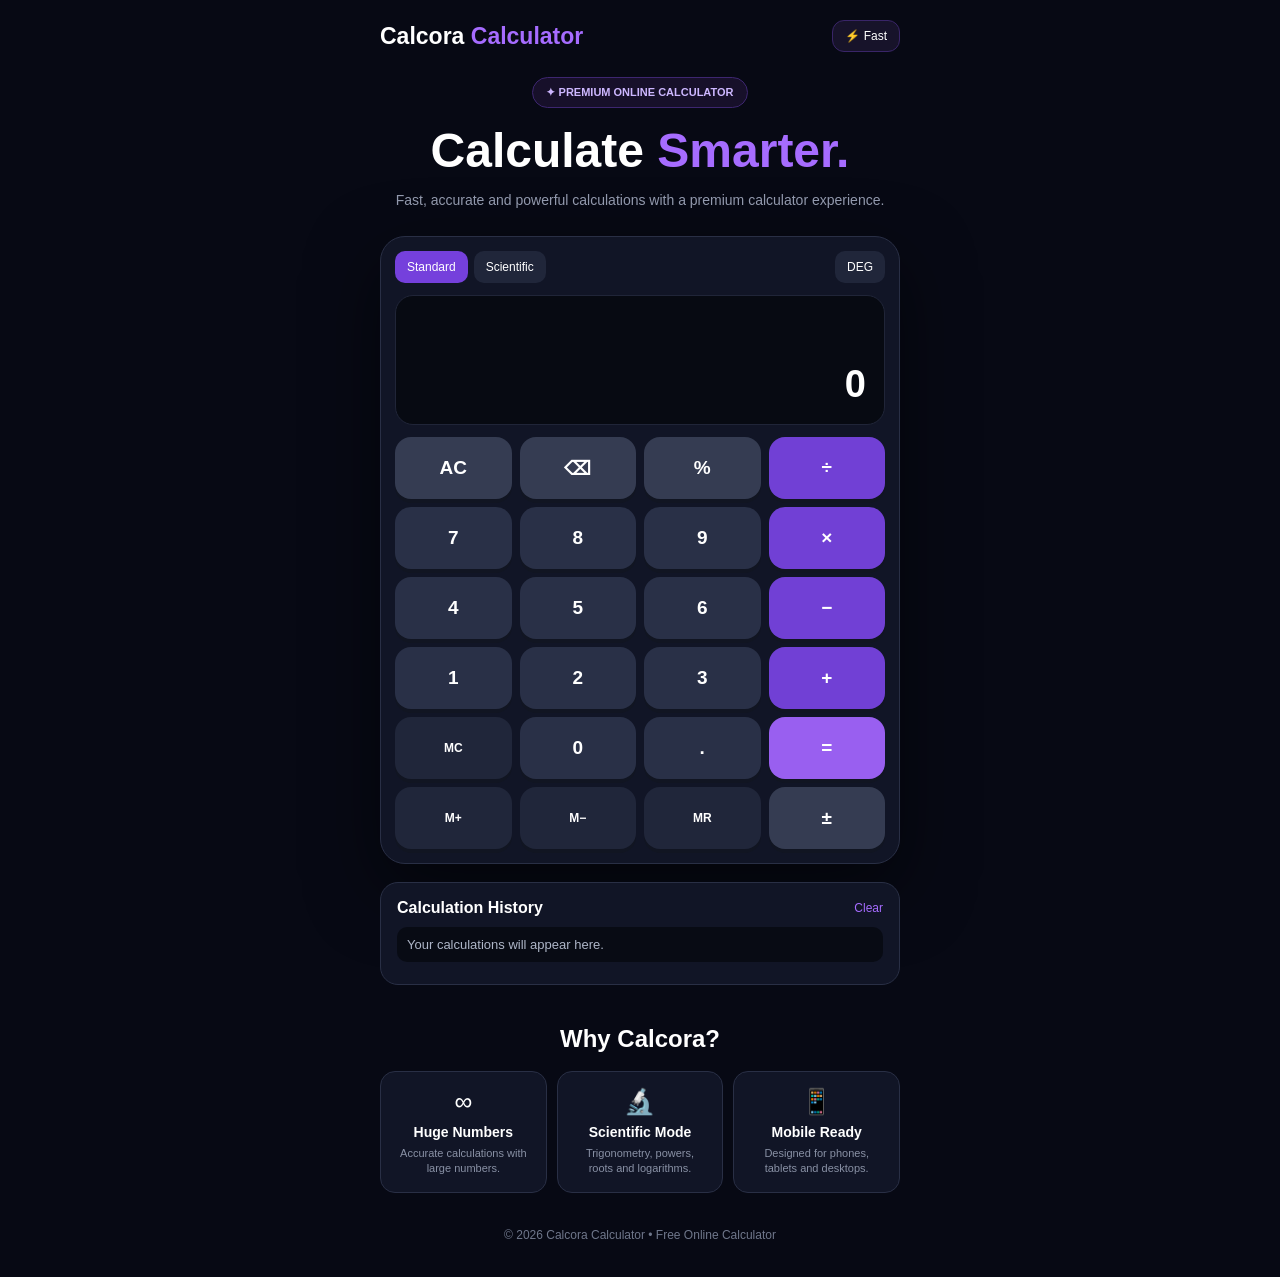
==== commit 18e3600f: "Update index.html" ====
--- a/index.html
+++ b/index.html
@@ -4,17 +4,328 @@
   <meta charset="UTF-8">
   <meta name="viewport" content="width=device-width, initial-scale=1.0">
 
-  <title>Calcora Calculator - Free Online Calculator</title>
+  <title>Calcora Calculator</title>
 
   <meta
     name="description"
-    content="Calcora is a fast, powerful and premium free online calculator."
+    content="Calcora is a fast and powerful online calculator."
   >
 
-  <link rel="stylesheet" href="style.css">
+  <style>
+    * {
+      box-sizing: border-box;
+      margin: 0;
+      padding: 0;
+    }
+
+    body {
+      min-height: 100vh;
+      background: #070914;
+      color: white;
+      font-family: Arial, Helvetica, sans-serif;
+      display: flex;
+      justify-content: center;
+      padding: 20px;
+    }
+
+    .app {
+      width: 100%;
+      max-width: 520px;
+    }
+
+    header {
+      display: flex;
+      justify-content: space-between;
+      align-items: center;
+      margin-bottom: 25px;
+    }
+
+    .logo {
+      font-size: 23px;
+      font-weight: 800;
+    }
+
+    .logo span {
+      color: #a66cff;
+    }
+
+    .status {
+      background: #17132a;
+      border: 1px solid #392568;
+      padding: 8px 12px;
+      border-radius: 12px;
+      font-size: 12px;
+    }
+
+    .hero {
+      text-align: center;
+      margin-bottom: 25px;
+    }
+
+    .badge {
+      display: inline-block;
+      padding: 8px 13px;
+      border-radius: 20px;
+      background: #17102a;
+      border: 1px solid #3d2670;
+      color: #cdb7ff;
+      font-size: 11px;
+      font-weight: bold;
+    }
+
+    h1 {
+      margin-top: 15px;
+      font-size: 48px;
+    }
+
+    .gradient {
+      color: #a66cff;
+    }
+
+    .hero p {
+      color: #9299ad;
+      margin-top: 12px;
+      line-height: 1.5;
+      font-size: 14px;
+    }
+
+    .calculator {
+      background: #111526;
+      border: 1px solid #292f45;
+      border-radius: 25px;
+      padding: 14px;
+      box-shadow: 0 25px 70px rgba(0,0,0,.5);
+    }
+
+    .topbar {
+      display: flex;
+      justify-content: space-between;
+      align-items: center;
+      margin-bottom: 12px;
+    }
+
+    .modes {
+      display: flex;
+      gap: 6px;
+    }
+
+    button {
+      border: none;
+      color: white;
+      cursor: pointer;
+      touch-action: manipulation;
+    }
+
+    .mode,
+    .angle {
+      background: #20263a;
+      padding: 9px 12px;
+      border-radius: 10px;
+      font-size: 12px;
+    }
+
+    .mode.active {
+      background: #7540dc;
+    }
+
+    .display {
+      background: #070a12;
+      border: 1px solid #202538;
+      border-radius: 18px;
+      padding: 18px;
+      min-height: 130px;
+      display: flex;
+      flex-direction: column;
+      justify-content: flex-end;
+      margin-bottom: 12px;
+      overflow: hidden;
+    }
+
+    #expression {
+      min-height: 20px;
+      color: #70798e;
+      text-align: right;
+      font-size: 14px;
+      margin-bottom: 5px;
+      overflow-x: auto;
+    }
+
+    #display {
+      width: 100%;
+      border: none;
+      outline: none;
+      background: transparent;
+      color: white;
+      text-align: right;
+      font-size: 38px;
+      font-weight: bold;
+    }
+
+    .scientific {
+      display: none;
+      grid-template-columns: repeat(5, 1fr);
+      gap: 6px;
+      margin-bottom: 10px;
+    }
+
+    .scientific.show {
+      display: grid;
+    }
+
+    .scientific button {
+      height: 42px;
+      border-radius: 10px;
+      background: #252c42;
+      font-size: 12px;
+    }
+
+    .keys {
+      display: grid;
+      grid-template-columns: repeat(4, 1fr);
+      gap: 8px;
+    }
+
+    .key {
+      height: 62px;
+      border-radius: 16px;
+      background: #293047;
+      font-size: 19px;
+      font-weight: bold;
+      box-shadow: 0 4px 0 #111522;
+    }
+
+    .key:active,
+    .scientific button:active,
+    .mode:active,
+    .angle:active {
+      transform: scale(.95);
+    }
+
+    .function {
+      background: #353c52;
+    }
+
+    .operator {
+      background: #7140d5;
+    }
+
+    .equals {
+      background: #995ff0;
+    }
+
+    .memory {
+      font-size: 12px;
+      background: #20263a;
+    }
+
+    .history {
+      margin-top: 18px;
+      padding: 16px;
+      background: #111526;
+      border: 1px solid #292f45;
+      border-radius: 18px;
+    }
+
+    .history-head {
+      display: flex;
+      justify-content: space-between;
+      margin-bottom: 10px;
+    }
+
+    .clear-history {
+      background: transparent;
+      color: #a66cff;
+      font-size: 12px;
+    }
+
+    .history-list {
+      max-height: 180px;
+      overflow-y: auto;
+    }
+
+    .history-item {
+      padding: 10px;
+      margin-bottom: 6px;
+      border-radius: 10px;
+      background: #080b14;
+      color: #aeb6c8;
+      font-size: 13px;
+      word-break: break-word;
+    }
+
+    .features {
+      margin-top: 40px;
+      text-align: center;
+    }
+
+    .features h2 {
+      margin-bottom: 18px;
+    }
+
+    .cards {
+      display: grid;
+      grid-template-columns: repeat(3, 1fr);
+      gap: 10px;
+    }
+
+    .card {
+      background: #111526;
+      border: 1px solid #292f45;
+      border-radius: 15px;
+      padding: 15px;
+    }
+
+    .card-icon {
+      font-size: 25px;
+      margin-bottom: 8px;
+    }
+
+    .card h3 {
+      font-size: 14px;
+      margin-bottom: 6px;
+    }
+
+    .card p {
+      color: #8991a5;
+      font-size: 11px;
+      line-height: 1.4;
+    }
+
+    footer {
+      text-align: center;
+      color: #6f778b;
+      font-size: 12px;
+      padding: 35px 0 15px;
+    }
+
+    @media (max-width: 600px) {
+
+      body {
+        padding: 12px;
+      }
+
+      h1 {
+        font-size: 42px;
+      }
+
+      .cards {
+        grid-template-columns: 1fr;
+      }
+
+      .key {
+        height: 58px;
+      }
+
+      #display {
+        font-size: 32px;
+      }
+    }
+  </style>
 </head>
 
 <body>
+
+<div class="app">
 
   <header>
     <div class="logo">
@@ -26,377 +337,631 @@
     </div>
   </header>
 
-  <main>
-
-    <section class="hero">
-
-      <div class="badge">
-        ✦ PREMIUM ONLINE CALCULATOR
+  <section class="hero">
+
+    <div class="badge">
+      ✦ PREMIUM ONLINE CALCULATOR
+    </div>
+
+    <h1>
+      Calculate <span class="gradient">Smarter.</span>
+    </h1>
+
+    <p>
+      Fast, accurate and powerful calculations with a premium calculator experience.
+    </p>
+
+  </section>
+
+  <div class="calculator">
+
+    <div class="topbar">
+
+      <div class="modes">
+
+        <button
+          class="mode active"
+          id="standardBtn"
+          onclick="setMode('standard')">
+          Standard
+        </button>
+
+        <button
+          class="mode"
+          id="scientificBtn"
+          onclick="setMode('scientific')">
+          Scientific
+        </button>
+
       </div>
 
-      <h1>
-        Calculate <span class="gradient">Smarter.</span>
-      </h1>
-
-      <p>
-        Fast, accurate and powerful calculations with a premium calculator experience.
-      </p>
-
-    </section>
-
-    <div class="calculator-wrap">
-
-      <div class="calculator">
-
-        <div class="topbar">
-
-          <div class="modes">
-
-            <button
-              id="standardBtn"
-              class="active"
-              onclick="setMode('standard')"
-            >
-              Standard
-            </button>
-
-            <button
-              id="scientificBtn"
-              onclick="setMode('scientific')"
-            >
-              Scientific
-            </button>
-
-          </div>
-
-          <button
-            class="angle"
-            id="angleBtn"
-            onclick="toggleAngle()"
-          >
-            DEG
-          </button>
-
-        </div>
-
-        <div class="display">
-
-          <div
-            id="expression"
-            class="expression"
-          ></div>
-
-          <input
-            id="display"
-            value="0"
-            readonly
-            aria-label="Calculator display"
-          >
-
-        </div>
-
-        <div
-          id="scientific"
-          class="scientific"
-        >
-
-          <button onclick="special('sin')">sin</button>
-          <button onclick="special('cos')">cos</button>
-          <button onclick="special('tan')">tan</button>
-          <button onclick="special('log')">log</button>
-          <button onclick="special('ln')">ln</button>
-
-          <button onclick="special('sqrt')">√</button>
-          <button onclick="special('square')">x²</button>
-          <button onclick="special('cube')">x³</button>
-          <button onclick="special('pi')">π</button>
-          <button onclick="special('e')">e</button>
-
-          <button onclick="special('inverse')">1/x</button>
-          <button onclick="special('factorial')">x!</button>
-          <button onclick="press('**')">xʸ</button>
-          <button onclick="press('(')">(</button>
-          <button onclick="press(')')">)</button>
-
-        </div>
-
-        <div class="keys">
-
-          <button
-            class="key function"
-            onclick="clearAll()"
-          >
-            AC
-          </button>
-
-          <button
-            class="key function"
-            onclick="backspace()"
-          >
-            ⌫
-          </button>
-
-          <button
-            class="key function"
-            onclick="percent()"
-          >
-            %
-          </button>
-
-          <button
-            class="key operator"
-            onclick="press('/')"
-          >
-            ÷
-          </button>
-
-
-          <button
-            class="key"
-            onclick="press('7')"
-          >
-            7
-          </button>
-
-          <button
-            class="key"
-            onclick="press('8')"
-          >
-            8
-          </button>
-
-          <button
-            class="key"
-            onclick="press('9')"
-          >
-            9
-          </button>
-
-          <button
-            class="key operator"
-            onclick="press('*')"
-          >
-            ×
-          </button>
-
-
-          <button
-            class="key"
-            onclick="press('4')"
-          >
-            4
-          </button>
-
-          <button
-            class="key"
-            onclick="press('5')"
-          >
-            5
-          </button>
-
-          <button
-            class="key"
-            onclick="press('6')"
-          >
-            6
-          </button>
-
-          <button
-            class="key operator"
-            onclick="press('-')"
-          >
-            −
-          </button>
-
-
-          <button
-            class="key"
-            onclick="press('1')"
-          >
-            1
-          </button>
-
-          <button
-            class="key"
-            onclick="press('2')"
-          >
-            2
-          </button>
-
-          <button
-            class="key"
-            onclick="press('3')"
-          >
-            3
-          </button>
-
-          <button
-            class="key operator"
-            onclick="press('+')"
-          >
-            +
-          </button>
-
-
-          <button
-            class="key memory"
-            onclick="memoryClear()"
-          >
-            MC
-          </button>
-
-          <button
-            class="key"
-            onclick="press('0')"
-          >
-            0
-          </button>
-
-          <button
-            class="key"
-            onclick="press('.')"
-          >
-            .
-          </button>
-
-          <button
-            class="key equals"
-            onclick="calculate()"
-          >
-            =
-          </button>
-
-
-          <button
-            class="key memory"
-            onclick="memoryAdd()"
-          >
-            M+
-          </button>
-
-          <button
-            class="key memory"
-            onclick="memorySubtract()"
-          >
-            M−
-          </button>
-
-          <button
-            class="key memory"
-            onclick="memoryRecall()"
-          >
-            MR
-          </button>
-
-          <button
-            class="key function"
-            onclick="toggleSign()"
-          >
-            ±
-          </button>
-
-        </div>
-
+      <button
+        class="angle"
+        id="angleBtn"
+        onclick="toggleAngle()">
+        DEG
+      </button>
+
+    </div>
+
+    <div class="display">
+
+      <div id="expression"></div>
+
+      <input
+        id="display"
+        value="0"
+        readonly
+        aria-label="Calculator display">
+
+    </div>
+
+    <div
+      id="scientific"
+      class="scientific">
+
+      <button onclick="scientific('sin')">sin</button>
+      <button onclick="scientific('cos')">cos</button>
+      <button onclick="scientific('tan')">tan</button>
+      <button onclick="scientific('log')">log</button>
+      <button onclick="scientific('ln')">ln</button>
+
+      <button onclick="scientific('sqrt')">√</button>
+      <button onclick="scientific('square')">x²</button>
+      <button onclick="scientific('cube')">x³</button>
+      <button onclick="insert('π')">π</button>
+      <button onclick="insert('e')">e</button>
+
+      <button onclick="scientific('inverse')">1/x</button>
+      <button onclick="scientific('factorial')">x!</button>
+      <button onclick="insert('**')">xʸ</button>
+      <button onclick="insert('(')">(</button>
+      <button onclick="insert(')')">)</button>
+
+    </div>
+
+    <div class="keys">
+
+      <button class="key function" onclick="clearCalc()">AC</button>
+      <button class="key function" onclick="backspace()">⌫</button>
+      <button class="key function" onclick="percent()">%</button>
+      <button class="key operator" onclick="insert('/')">÷</button>
+
+      <button class="key" onclick="insert('7')">7</button>
+      <button class="key" onclick="insert('8')">8</button>
+      <button class="key" onclick="insert('9')">9</button>
+      <button class="key operator" onclick="insert('*')">×</button>
+
+      <button class="key" onclick="insert('4')">4</button>
+      <button class="key" onclick="insert('5')">5</button>
+      <button class="key" onclick="insert('6')">6</button>
+      <button class="key operator" onclick="insert('-')">−</button>
+
+      <button class="key" onclick="insert('1')">1</button>
+      <button class="key" onclick="insert('2')">2</button>
+      <button class="key" onclick="insert('3')">3</button>
+      <button class="key operator" onclick="insert('+')">+</button>
+
+      <button class="key memory" onclick="memoryClear()">MC</button>
+      <button class="key" onclick="insert('0')">0</button>
+      <button class="key" onclick="insert('.')">.</button>
+      <button class="key equals" onclick="calculate()">=</button>
+
+      <button class="key memory" onclick="memoryAdd()">M+</button>
+      <button class="key memory" onclick="memorySubtract()">M−</button>
+      <button class="key memory" onclick="memoryRecall()">MR</button>
+      <button class="key function" onclick="toggleSign()">±</button>
+
+    </div>
+
+  </div>
+
+  <div class="history">
+
+    <div class="history-head">
+
+      <strong>Calculation History</strong>
+
+      <button
+        class="clear-history"
+        onclick="clearHistory()">
+        Clear
+      </button>
+
+    </div>
+
+    <div id="historyList" class="history-list">
+
+      <div class="history-item">
+        Your calculations will appear here.
       </div>
 
-      <div class="history">
-
-        <div class="history-head">
-
-          <strong>
-            Calculation History
-          </strong>
-
-          <button onclick="clearHistory()">
-            Clear
-          </button>
-
-        </div>
-
-        <div
-          id="historyList"
-          class="history-list"
-        >
-
-          <div class="history-item">
-            Your calculations will appear here.
-          </div>
-
-        </div>
-
+    </div>
+
+  </div>
+
+  <section class="features">
+
+    <h2>Why Calcora?</h2>
+
+    <div class="cards">
+
+      <div class="card">
+        <div class="card-icon">∞</div>
+        <h3>Huge Numbers</h3>
+        <p>
+          Accurate calculations with large numbers.
+        </p>
       </div>
 
+      <div class="card">
+        <div class="card-icon">🔬</div>
+        <h3>Scientific Mode</h3>
+        <p>
+          Trigonometry, powers, roots and logarithms.
+        </p>
+      </div>
+
+      <div class="card">
+        <div class="card-icon">📱</div>
+        <h3>Mobile Ready</h3>
+        <p>
+          Designed for phones, tablets and desktops.
+        </p>
+      </div>
+
     </div>
 
-    <section class="features">
-
-      <h2>
-        Why Calcora?
-      </h2>
-
-      <div class="cards">
-
-        <div class="card">
-
-          <div class="card-icon">
-            ∞
-          </div>
-
-          <h3>
-            Huge Numbers
-          </h3>
-
-          <p>
-            Large integer calculations are handled with BigInt technology.
-          </p>
-
-        </div>
-
-
-        <div class="card">
-
-          <div class="card-icon">
-            🔬
-          </div>
-
-          <h3>
-            Scientific Mode
-          </h3>
-
-          <p>
-            Trigonometry, logarithms, powers, roots and more.
-          </p>
-
-        </div>
-
-
-        <div class="card">
-
-          <div class="card-icon">
-            📱
-          </div>
-
-          <h3>
-            Mobile Ready
-          </h3>
-
-          <p>
-            Premium responsive design for phones, tablets and desktops.
-          </p>
-
-        </div>
-
-      </div>
-
-    </section>
-
-  </main>
+  </section>
 
   <footer>
     © 2026 Calcora Calculator • Free Online Calculator
   </footer>
 
-  <script src="script.js"></script>
+</div>
+
+<script>
+
+"use strict";
+
+let current = "";
+let memory = 0;
+let angleMode = "DEG";
+
+const display = document.getElementById("display");
+const expression = document.getElementById("expression");
+const historyList = document.getElementById("historyList");
+
+function updateDisplay() {
+  display.value = current || "0";
+}
+
+function insert(value) {
+
+  if (current === "Error") {
+    current = "";
+  }
+
+  current += value;
+
+  updateDisplay();
+}
+
+function clearCalc() {
+
+  current = "";
+  expression.textContent = "";
+
+  updateDisplay();
+}
+
+function backspace() {
+
+  if (current === "Error") {
+    current = "";
+  } else {
+    current = current.slice(0, -1);
+  }
+
+  updateDisplay();
+}
+
+function calculate() {
+
+  if (!current || current === "Error") {
+    return;
+  }
+
+  try {
+
+    const old = current;
+
+    let result = evaluate(current);
+
+    result = cleanNumber(result);
+
+    current = result;
+
+    expression.textContent = old + " =";
+
+    updateDisplay();
+
+    addHistory(old, result);
+
+  } catch (error) {
+
+    current = "Error";
+    expression.textContent = "";
+
+    updateDisplay();
+  }
+}
+
+function evaluate(input) {
+
+  let exp = input;
+
+  exp = exp.replace(/π/g, "Math.PI");
+  exp = exp.replace(/\be\b/g, "Math.E");
+  exp = exp.replace(/\*\*/g, "**");
+
+  if (!/^[0-9+\-*/().\sA-Za-z]+$/.test(exp)) {
+    throw new Error("Invalid");
+  }
+
+  const result = Function(
+    '"use strict"; return (' + exp + ')'
+  )();
+
+  if (
+    typeof result !== "number" ||
+    !Number.isFinite(result)
+  ) {
+    throw new Error("Invalid result");
+  }
+
+  return result;
+}
+
+function cleanNumber(value) {
+
+  if (Math.abs(value) < 1e-12) {
+    value = 0;
+  }
+
+  return String(
+    Number(value.toPrecision(14))
+  );
+}
+
+function percent() {
+
+  if (!current || current === "Error") {
+    return;
+  }
+
+  try {
+
+    const old = current;
+    const result = evaluate(current) / 100;
+
+    current = cleanNumber(result);
+
+    expression.textContent = old + "% =";
+
+    updateDisplay();
+
+    addHistory(old + "%", current);
+
+  } catch (error) {
+
+    current = "Error";
+    updateDisplay();
+  }
+}
+
+function scientific(type) {
+
+  if (!current || current === "Error") {
+    return;
+  }
+
+  try {
+
+    const old = current;
+    const value = evaluate(current);
+
+    let result;
+
+    switch (type) {
+
+      case "sin":
+        result = Math.sin(toRadians(value));
+        break;
+
+      case "cos":
+        result = Math.cos(toRadians(value));
+        break;
+
+      case "tan":
+        result = Math.tan(toRadians(value));
+        break;
+
+      case "log":
+        if (value <= 0) throw new Error();
+        result = Math.log10(value);
+        break;
+
+      case "ln":
+        if (value <= 0) throw new Error();
+        result = Math.log(value);
+        break;
+
+      case "sqrt":
+        if (value < 0) throw new Error();
+        result = Math.sqrt(value);
+        break;
+
+      case "square":
+        result = value * value;
+        break;
+
+      case "cube":
+        result = value * value * value;
+        break;
+
+      case "inverse":
+        if (value === 0) throw new Error();
+        result = 1 / value;
+        break;
+
+      case "factorial":
+        result = factorial(value);
+        break;
+
+      default:
+        throw new Error();
+    }
+
+    result = cleanNumber(result);
+
+    current = result;
+
+    expression.textContent =
+      type + "(" + old + ") =";
+
+    updateDisplay();
+
+    addHistory(
+      type + "(" + old + ")",
+      result
+    );
+
+  } catch (error) {
+
+    current = "Error";
+    expression.textContent = "";
+
+    updateDisplay();
+  }
+}
+
+function factorial(value) {
+
+  if (
+    value < 0 ||
+    !Number.isInteger(value) ||
+    value > 500
+  ) {
+    throw new Error();
+  }
+
+  let result = 1n;
+
+  for (
+    let i = 2;
+    i <= value;
+    i++
+  ) {
+    result *= BigInt(i);
+  }
+
+  /*
+    Convert BigInt to string.
+  */
+
+  return Number(result);
+}
+
+function toRadians(value) {
+
+  if (angleMode === "DEG") {
+    return value * Math.PI / 180;
+  }
+
+  return value;
+}
+
+function toggleAngle() {
+
+  angleMode =
+    angleMode === "DEG"
+      ? "RAD"
+      : "DEG";
+
+  document.getElementById(
+    "angleBtn"
+  ).textContent = angleMode;
+}
+
+function toggleSign() {
+
+  if (!current || current === "Error") {
+    return;
+  }
+
+  try {
+
+    const value = evaluate(current);
+
+    current = cleanNumber(-value);
+
+    updateDisplay();
+
+  } catch (error) {
+
+    current = "Error";
+    updateDisplay();
+  }
+}
+
+function memoryClear() {
+  memory = 0;
+}
+
+function memoryAdd() {
+
+  try {
+    memory += evaluate(current);
+  } catch (error) {}
+}
+
+function memorySubtract() {
+
+  try {
+    memory -= evaluate(current);
+  } catch (error) {}
+}
+
+function memoryRecall() {
+
+  current = cleanNumber(memory);
+
+  updateDisplay();
+}
+
+function setMode(mode) {
+
+  const panel =
+    document.getElementById("scientific");
+
+  const standard =
+    document.getElementById("standardBtn");
+
+  const scientificButton =
+    document.getElementById("scientificBtn");
+
+  if (mode === "scientific") {
+
+    panel.classList.add("show");
+
+    standard.classList.remove("active");
+
+    scientificButton.classList.add("active");
+
+  } else {
+
+    panel.classList.remove("show");
+
+    standard.classList.add("active");
+
+    scientificButton.classList.remove("active");
+  }
+}
+
+function addHistory(calc, result) {
+
+  const first =
+    historyList.querySelector(
+      ".history-item"
+    );
+
+  if (
+    first &&
+    first.textContent.includes(
+      "Your calculations"
+    )
+  ) {
+    historyList.innerHTML = "";
+  }
+
+  const item =
+    document.createElement("div");
+
+  item.className = "history-item";
+
+  item.textContent =
+    calc + " = " + result;
+
+  historyList.prepend(item);
+
+  while (
+    historyList.children.length > 30
+  ) {
+    historyList.removeChild(
+      historyList.lastElementChild
+    );
+  }
+}
+
+function clearHistory() {
+
+  historyList.innerHTML =
+    '<div class="history-item">' +
+    'Your calculations will appear here.' +
+    '</div>';
+}
+
+/* Keyboard support */
+
+document.addEventListener(
+  "keydown",
+  function(event) {
+
+    const key = event.key;
+
+    if (
+      /^[0-9.]$/.test(key)
+    ) {
+      insert(key);
+      return;
+    }
+
+    if (
+      ["+", "-", "*", "/", "(", ")"].includes(key)
+    ) {
+      insert(key);
+      return;
+    }
+
+    if (
+      key === "Enter" ||
+      key === "="
+    ) {
+      event.preventDefault();
+      calculate();
+      return;
+    }
+
+    if (key === "Backspace") {
+      backspace();
+      return;
+    }
+
+    if (key === "Escape") {
+      clearCalc();
+      return;
+    }
+
+    if (key === "%") {
+      percent();
+    }
+  }
+);
+
+updateDisplay();
+
+</script>
 
 </body>
 </html>
